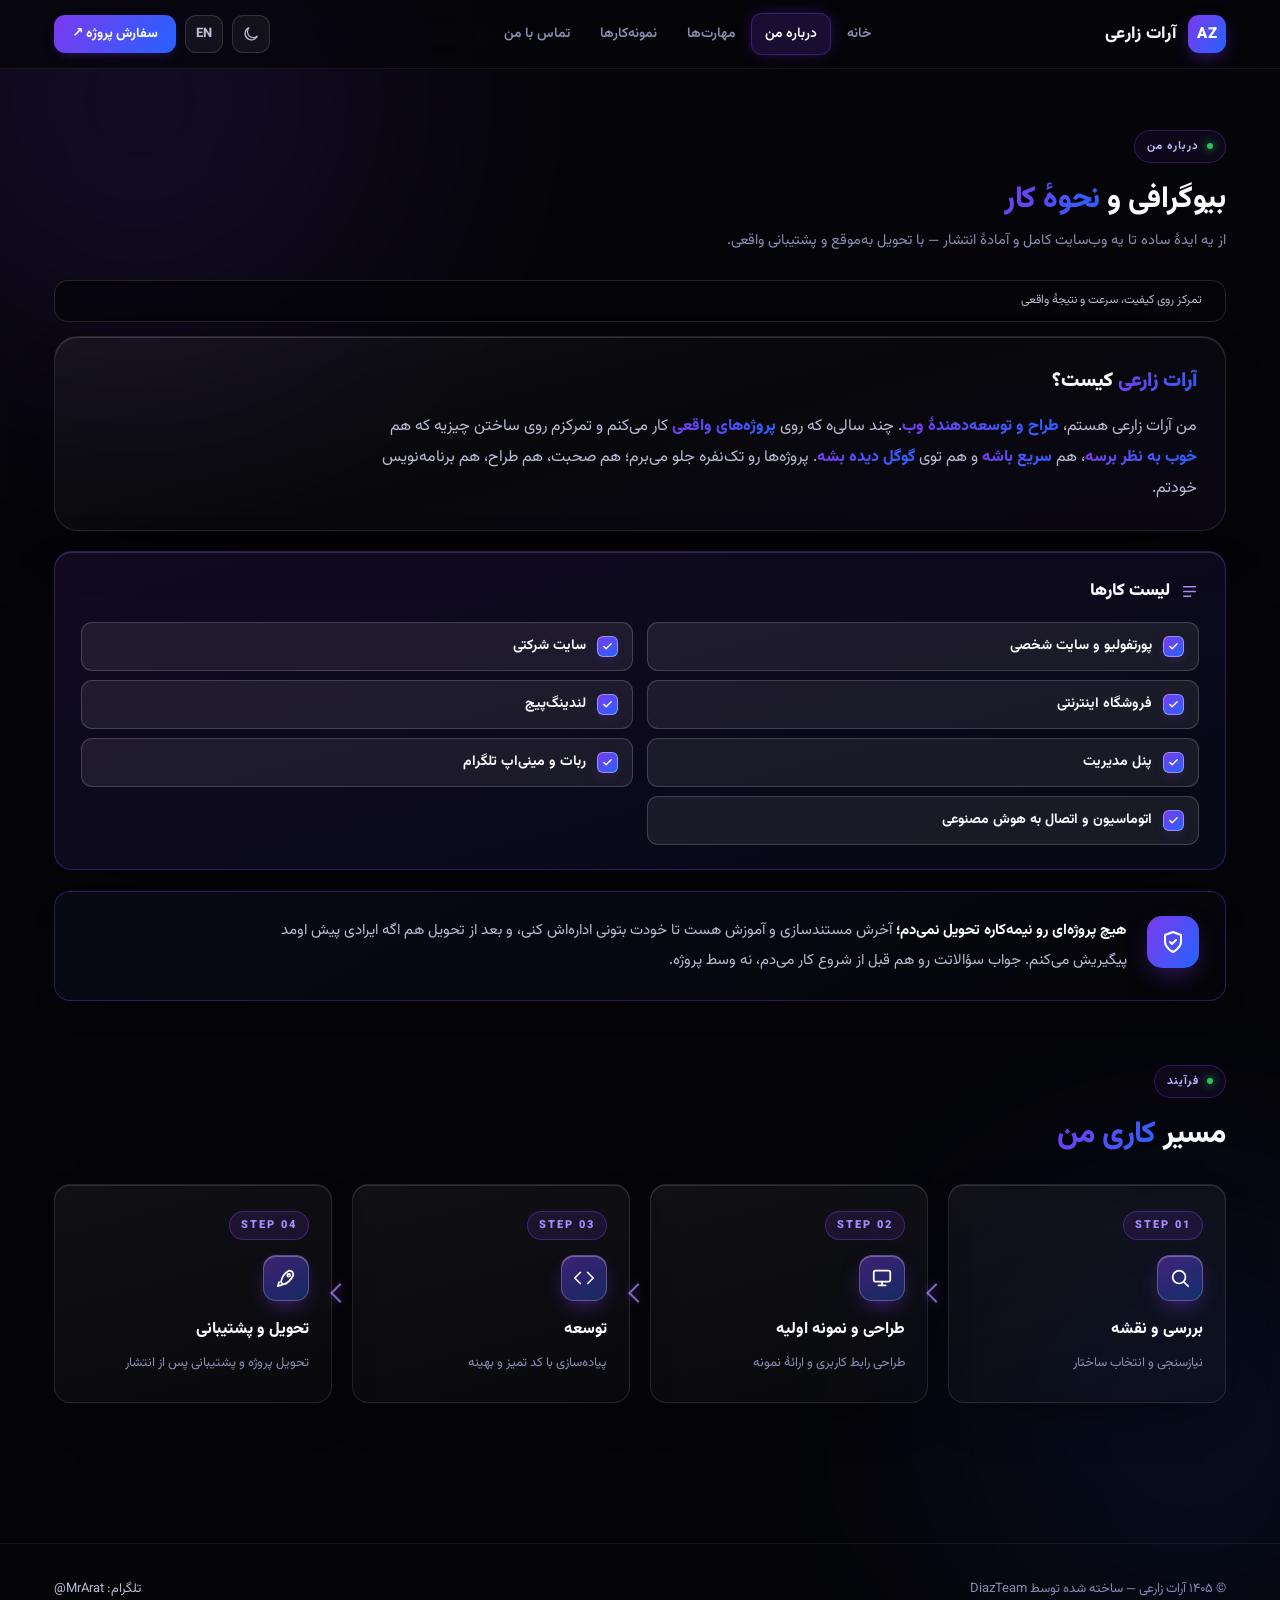
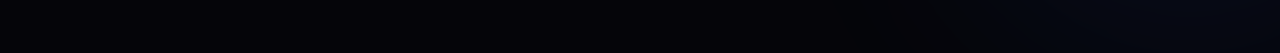
==== about/index.html @ 6cc70f45 "About page: legible لیست کارها card, fits-viewport stack cards, light-mode surfaces" ====
<!DOCTYPE html>
<html lang="fa" dir="rtl">
<head>
<meta charset="UTF-8">
<meta name="viewport" content="width=device-width, initial-scale=1.0">
<title>درباره من | آرات زارعی — توسعه‌دهندهٔ وب و ربات تلگرام</title>

  <link rel="canonical" href="https://aratzareii.ir/about/">
  <meta name="description" content="بایوگرافی، لیست خدمات و مسیر کاری آرات زارعی — طراح و توسعه‌دهندهٔ وب‌سایت و ربات تلگرام.">
  <meta property="og:title" content="درباره من | آرات زارعی — توسعه‌دهندهٔ وب">
  <meta property="og:description" content="بایوگرافی، لیست خدمات و مسیر کاری آرات زارعی — طراح و توسعه‌دهندهٔ وب‌سایت و ربات تلگرام.">
  <meta property="og:type" content="website">
  <meta property="og:url" content="https://aratzareii.ir/about/">
  <meta property="og:locale" content="fa_IR">
<link rel="preconnect" href="https://fonts.googleapis.com">
<link rel="preconnect" href="https://fonts.gstatic.com" crossorigin>
<link href="https://fonts.googleapis.com/css2?family=Vazirmatn:wght@100..900&display=swap" rel="stylesheet">
<style>
:root{
  --bg:#050509; --bg2:#080B18; --purple:#7C3AED; --blue:#2563FF;
  --ink:#F8FAFC; --ink2:#B9BBD4; --ink3:#8B8DB0;
  --grad:linear-gradient(120deg,#7C3AED,#2563FF);
  --radius:18px; --glass:rgba(255,255,255,.045); --glass-brd:rgba(255,255,255,.12);
}
*{margin:0; padding:0; box-sizing:border-box}
html{scroll-behavior:smooth}
body{background:var(--bg); color:var(--ink); font-family:'Vazirmatn',system-ui,sans-serif; overflow-x:hidden; line-height:1.8}
::selection{background:rgba(124,58,237,.45)}

/* ===== header (same as page1) ===== */
.bar{position:fixed; top:0; right:0; left:0; z-index:90;
  background:rgba(5,5,9,.72); backdrop-filter:blur(18px) saturate(150%); -webkit-backdrop-filter:blur(18px) saturate(150%);
  border-bottom:1px solid rgba(255,255,255,.07)}
.bar-in{max-width:1220px; margin:auto; padding:0 24px; height:68px; display:flex; align-items:center; gap:22px}
.logo{display:flex; align-items:center; gap:11px; text-decoration:none}
.logo .sq{width:38px; height:38px; border-radius:11px; background:var(--grad); display:grid; place-items:center;
  font-weight:900; font-size:15px; color:#fff; letter-spacing:.5px; box-shadow:0 6px 20px -6px rgba(124,58,237,.7)}
.logo b{font-size:17px; font-weight:800; color:var(--ink); letter-spacing:.3px}
nav.desk{display:flex; gap:4px; margin-inline-start:auto}
nav.desk a{color:var(--ink3); text-decoration:none; font-size:13.8px; font-weight:600; padding:8px 13px; border-radius:10px; transition:.25s}
nav.desk a:hover{color:var(--ink); background:rgba(255,255,255,.06)}
nav.desk a.on{color:#fff; background:rgba(124,58,237,.18); box-shadow:0 0 0 1px rgba(124,58,237,.4), 0 0 18px -4px rgba(124,58,237,.5)}
.bar-tools{display:flex; align-items:center; gap:9px; margin-inline-start:auto; margin-inline-end:0; direction:ltr}
nav.desk + .bar-tools{margin-inline-start:0}
.hbtn{width:38px; height:38px; border-radius:11px; border:1px solid rgba(255,255,255,.13); background:rgba(255,255,255,.05);
  color:var(--ink2); display:grid; place-items:center; cursor:pointer; font-size:13px; font-weight:800; transition:.25s; text-decoration:none; font-family:inherit}
.hbtn:hover{border-color:rgba(124,58,237,.5); color:#fff}
.btn-cta{height:38px; display:inline-flex; align-items:center; padding:0 18px; border-radius:11px; border:none; cursor:pointer;
  background:var(--grad); color:#fff; font-weight:700; font-size:13.5px; font-family:inherit; text-decoration:none;
  box-shadow:0 8px 24px -8px rgba(124,58,237,.65); transition:.25s}
.btn-cta:hover{filter:brightness(1.12)}

/* ===== glows ===== */
.glow{position:absolute; border-radius:50%; filter:blur(110px); pointer-events:none; opacity:.5}
.g1{width:520px; height:520px; background:rgba(124,58,237,.24); top:-160px; left:-120px}
.g2{width:460px; height:460px; background:rgba(37,99,255,.16); bottom:-180px; right:-140px}

/* ===== about section ===== */
main{position:relative; overflow-x:clip; padding:130px 0 70px}
.wrap{max-width:1220px; margin:auto; padding:0 24px; position:relative}
.kick{display:inline-flex; align-items:center; gap:8px; font-size:12.5px; font-weight:700; letter-spacing:1px;
  color:#C4B5FD; border:1px solid rgba(124,58,237,.45); padding:6px 14px; border-radius:99px; background:rgba(124,58,237,.1)}
.kick::before{content:''; width:6px; height:6px; border-radius:50%; background:#22C55E; box-shadow:0 0 10px #22C55E}
h2.sec{font-size:clamp(27px,3.6vw,40px); font-weight:900; margin:16px 0 10px; line-height:1.4}
h2.sec .grad{background:var(--grad); -webkit-background-clip:text; background-clip:text; color:transparent}
.sec-sub{color:var(--ink3); font-size:15.5px; max-width:640px}

.about-grid{grid-template-columns:1fr !important; display:grid; grid-template-columns:380px 1fr; gap:44px; margin-top:44px; align-items:stretch}
/* photo frame */
.about-visual{position:relative}
.about-visual .frame{position:relative; border-radius:22px; overflow:hidden; border:1px solid rgba(124,58,237,.5);
  box-shadow:0 0 0 1px rgba(124,58,237,.25), 0 0 40px -8px rgba(124,58,237,.45), 0 30px 70px -30px rgba(0,0,0,.8);
  aspect-ratio:0.82; background:#07070F}
.about-visual .frame .ph{width:100%; height:100%; display:flex; flex-direction:column; align-items:center; justify-content:center; gap:14px;
  background:
    repeating-linear-gradient(45deg, rgba(124,58,237,.05) 0 12px, transparent 12px 24px),
    linear-gradient(180deg, #0A0D1E, #07070F);
  color:rgba(196,181,253,.55)}
.about-visual .frame .ph svg{width:44px; height:44px; opacity:.7}
.about-visual .frame .ph span{font-size:12.5px; font-weight:600; letter-spacing:.5px}
.about-visual .frame::after{content:''; position:absolute; inset:0; border-radius:22px; pointer-events:none;
  background:linear-gradient(200deg, rgba(124,58,237,.2), transparent 45%, rgba(37,99,255,.15))}
.about-grid .tagline{position:static; margin:0 0 18px; right:16px; left:16px; z-index:3;
  background:rgba(5,5,9,.72); backdrop-filter:blur(14px); -webkit-backdrop-filter:blur(14px);
  border:1px solid rgba(255,255,255,.14); border-radius:14px; padding:11px 15px;
  font-size:12.5px; color:var(--ink2); display:flex; align-items:center; gap:9px}
.about-visual .tagline .dot{width:8px; height:8px; border-radius:50%; background:#22C55E; box-shadow:0 0 10px #22C55E; flex-shrink:0}
/* bio panel */
.bio{position:relative; border-radius:24px; padding:36px 34px;
  background:linear-gradient(165deg, rgba(255,255,255,.05), rgba(255,255,255,.015) 50%, rgba(124,58,237,.05));
  border:1px solid rgba(255,255,255,.1); backdrop-filter:blur(20px) saturate(150%); -webkit-backdrop-filter:blur(20px) saturate(150%);
  box-shadow:0 24px 60px -28px rgba(0,0,0,.65), inset 0 1px 0 rgba(255,255,255,.14)}
.bio h3{font-size:22px; font-weight:900; margin-bottom:16px}
.bio h3 .grad{background:var(--grad); -webkit-background-clip:text; background-clip:text; color:transparent}
.bio p{font-size:16.5px; color:var(--ink2); line-height:2.1}
.bio p .em{background:var(--grad); -webkit-background-clip:text; background-clip:text; color:transparent; font-weight:800}

/* services checklist */
.svc-card{margin-top:26px; border-radius:24px; padding:32px 34px;
  background:linear-gradient(165deg, rgba(255,255,255,.05), rgba(37,99,255,.04));
  border:1px solid rgba(255,255,255,.1); backdrop-filter:blur(20px) saturate(150%); -webkit-backdrop-filter:blur(20px) saturate(150%);
  box-shadow:0 24px 60px -28px rgba(0,0,0,.65), inset 0 1px 0 rgba(255,255,255,.14)}
.svc-card h3{font-size:18px; font-weight:900; margin-bottom:20px; display:flex; align-items:center; gap:10px}
.svc-card h3 svg{width:20px; height:20px; stroke:#A78BFA; fill:none; stroke-width:2}
.svc-list{display:grid; grid-template-columns:1fr 1fr; gap:12px 26px}
.svc-item{display:flex; align-items:center; gap:11px; padding:13px 16px; border-radius:13px;
  background:rgba(255,255,255,.035); border:1px solid rgba(255,255,255,.07); font-size:14.5px; font-weight:600; color:var(--ink2); transition:.25s}
.svc-item:hover{border-color:rgba(124,58,237,.45); color:var(--ink); background:rgba(124,58,237,.07)}
.chk{width:22px; height:22px; border-radius:7px; background:rgba(124,58,237,.22); border:1px solid rgba(124,58,237,.5);
  display:grid; place-items:center; flex-shrink:0}
.chk svg{width:12px; height:12px; stroke:#C4B5FD; fill:none; stroke-width:3; stroke-linecap:round; stroke-linejoin:round}

/* trust panel */
.trust{margin-top:26px; border-radius:22px; padding:28px 30px; display:flex; gap:20px; align-items:flex-start;
  background:linear-gradient(150deg, rgba(8,11,24,.9), rgba(5,5,9,.95));
  border:1px solid rgba(124,58,237,.35); box-shadow:0 20px 50px -24px rgba(0,0,0,.8), inset 0 1px 0 rgba(255,255,255,.06)}
.trust .shield{width:52px; height:52px; border-radius:15px; background:var(--grad); display:grid; place-items:center; flex-shrink:0;
  box-shadow:0 10px 28px -10px rgba(124,58,237,.7)}
.trust .shield svg{width:24px; height:24px; stroke:#fff; fill:none; stroke-width:2; stroke-linecap:round; stroke-linejoin:round}
.trust p{font-size:15px; color:var(--ink2); line-height:2}
.trust b{color:var(--ink)}

/* workflow */
.flow-head{margin-top:64px}
.flow{display:grid; grid-template-columns:repeat(4,1fr); gap:20px; margin-top:28px}
.step{position:relative; border-radius:20px; padding:26px 22px;
  background:linear-gradient(165deg, rgba(255,255,255,.05), rgba(255,255,255,.02));
  border:1px solid rgba(255,255,255,.1); backdrop-filter:blur(18px); -webkit-backdrop-filter:blur(18px);
  box-shadow:0 18px 44px -22px rgba(0,0,0,.6), inset 0 1px 0 rgba(255,255,255,.12); transition:.3s}
.step:hover{transform:translateY(-5px); border-color:rgba(124,58,237,.45)}
.step .num{display:inline-block; font-size:11px; font-weight:900; letter-spacing:2px; color:#A78BFA;
  background:rgba(124,58,237,.13); border:1px solid rgba(124,58,237,.4); padding:4px 11px; border-radius:99px; margin-bottom:15px}
.step .sic{width:46px; height:46px; border-radius:13px; margin-bottom:15px; display:grid; place-items:center;
  background:linear-gradient(150deg, rgba(124,58,237,.45), rgba(37,99,255,.35)); border:1px solid rgba(255,255,255,.22);
  box-shadow:0 8px 22px -8px rgba(124,58,237,.7), inset 0 1px 0 rgba(255,255,255,.3)}
.step .sic svg{width:22px; height:22px; stroke:#fff; fill:none; stroke-width:1.9; stroke-linecap:round; stroke-linejoin:round}
.step h4{font-size:16px; font-weight:800; margin-bottom:6px}
.step p{font-size:13px; color:var(--ink3); line-height:1.9}
/* connectors (RTL: arrow points left) */
.step:not(:last-child)::after{content:''; position:absolute; top:50%; left:-20px; width:12px; height:12px; z-index:2;
  border-top:2.5px solid rgba(167,139,250,.8); border-left:2.5px solid rgba(167,139,250,.8);
  transform:translateY(-50%) rotate(-45deg); filter:drop-shadow(0 0 5px rgba(124,58,237,.8))}

/* footer */
footer{border-top:1px solid rgba(255,255,255,.07); padding:34px 0 40px; margin-top:70px}
.foot-in{max-width:1220px; margin:auto; padding:0 24px; display:flex; align-items:center; justify-content:space-between; gap:16px; flex-wrap:wrap}
.foot-in span{color:var(--ink3); font-size:13px}
.foot-in a{color:var(--ink2); text-decoration:none; font-size:13px}
.foot-in a:hover{color:#C4B5FD}

/* ===== mobile ===== */
@media(max-width:1000px){
  .about-grid{grid-template-columns:1fr !important; grid-template-columns:1fr; gap:28px}
  .about-visual{max-width:420px; margin:auto}
  .flow{grid-template-columns:1fr 1fr; gap:14px}
  .step:not(:last-child)::after{display:none}
}
@media(max-width:879px){
  .bar-in{height:62px; padding:0 18px}
  .logo .sq{width:32px; height:32px; font-size:13px}
  .logo b{font-size:15px}
  nav.desk{display:none}
  .btn-cta{display:none}
  main{padding-top:104px}
  .svc-list{grid-template-columns:1fr}
  .svc-card,.bio{padding:26px 22px}
  .trust{flex-direction:column; padding:24px 22px}
  h2.sec{font-size:24px}
}
@media(max-width:520px){
  .flow{grid-template-columns:1fr 1fr; gap:12px}
  .step{padding:18px 15px; border-radius:14px}
}
@media(max-width:389px){
  .flow{grid-template-columns:1fr}
}

/* ===== floating bottom nav (mobile) ===== */
.botnav{display:none}
@media(max-width:879px){
  .botnav{position:fixed; z-index:95; bottom:calc(12px + env(safe-area-inset-bottom, 0px)); right:12px; left:12px;
    display:flex; justify-content:space-around; align-items:stretch;
    background:rgba(8,9,16,.78); backdrop-filter:blur(18px) saturate(140%); -webkit-backdrop-filter:blur(18px) saturate(140%);
    border:1px solid;border-image:none; border-radius:20px; overflow:hidden;
    box-shadow:0 14px 36px -14px rgba(0,0,0,.75)}
  .botnav::before{content:''; position:absolute; inset:0; border-radius:20px; padding:1px; pointer-events:none;
    background:linear-gradient(120deg, rgba(124,58,237,.55), rgba(37,99,255,.4), rgba(124,58,237,.3));
    -webkit-mask:linear-gradient(#000 0 0) content-box, linear-gradient(#000 0 0); -webkit-mask-composite:xor; mask-composite:exclude}
  .botnav a{flex:1; display:flex; flex-direction:column; align-items:center; gap:3px; padding:10px 2px 9px;
    text-decoration:none; color:var(--ink3); font-size:10.5px; font-weight:700; position:relative; transition:color .25s}
  .botnav a svg{width:20px; height:20px; stroke:currentColor; fill:none; stroke-width:1.8; stroke-linecap:round; stroke-linejoin:round}
  .botnav a.on{color:#C4B5FD}
  .botnav a.on::before{content:''; position:absolute; top:6px; width:32px; height:3px; border-radius:99px;
    background:linear-gradient(90deg,#7C3AED,#2563FF)}
  body{padding-bottom:86px}
  footer{padding-bottom:8px}
}
@media(max-width:360px){ .botnav a{font-size:9.5px; padding:9px 1px 8px} }
@media(prefers-reduced-motion:reduce){ .botnav a{transition:none} }

/* accessibility: visible keyboard focus */
a:focus-visible, button:focus-visible{outline:2px solid #A78BFA; outline-offset:3px; border-radius:8px}

/* ===== design refinement pass ===== */
:root{--radius:14px; --brd:rgba(255,255,255,.09); --card:rgba(255,255,255,.028)}
body{-webkit-font-smoothing:antialiased; text-rendering:optimizeLegibility}
h2.sec{font-size:clamp(23px,2.6vw,30px); font-weight:800; letter-spacing:-.2px; margin-bottom:8px}
.sec-sub{font-size:14.5px; max-width:520px; line-height:1.9}
.kick{font-size:11.5px; padding:5px 12px; border-color:rgba(124,58,237,.3); background:rgba(124,58,237,.07)}
/* calmer generic card feel — applied where possible */
.bar{background:rgba(5,5,9,.8); border-bottom:1px solid rgba(255,255,255,.06)}
.btn-cta{box-shadow:0 4px 14px -6px rgba(124,58,237,.5)}
/* strip heavy glass on strip cards (p1) */
.fcard{border-radius:16px; background:linear-gradient(170deg, rgba(255,255,255,.05), rgba(255,255,255,.015));
  border:1px solid var(--brd); box-shadow:0 10px 30px -18px rgba(0,0,0,.55)}
.fcard::before{display:none}
.fcard:hover{transform:translateY(-3px); box-shadow:0 16px 40px -20px rgba(0,0,0,.65), 0 0 0 1px rgba(124,58,237,.25)}
.fcard:hover::after{opacity:.5}
.fcard .ic{border-radius:11px; box-shadow:none}
/* divider between sections: thinner & quieter (p3) */
.divider{margin:56px 0 48px; box-shadow:none; opacity:.6}
.divider::after{box-shadow:none}
/* card hover subtlety (p3/p4) */
.kcard,.scard,.pcard{border-radius:16px}
.kcard:hover,.scard:hover,.pcard:hover{box-shadow:0 18px 44px -24px rgba(0,0,0,.7), 0 0 0 1px rgba(124,58,237,.28)}
/* trust panel & terminal: solid, not glassy */
.trust{border-radius:16px; box-shadow:0 14px 36px -22px rgba(0,0,0,.7)}
.term{border-radius:14px; box-shadow:0 14px 40px -24px rgba(0,0,0,.8)}
.contact-card{border-radius:18px; box-shadow:0 18px 50px -30px rgba(0,0,0,.75), 0 0 40px -24px rgba(124,58,237,.25)}
.chan{border-radius:13px}
/* typography rhythm */
p{line-height:1.95}
.bio p{font-size:15.5px; line-height:2.05}
.svc-item{border-radius:10px; padding:11px 14px; font-size:14px}
.step,.sig{border-radius:16px}
@media(max-width:879px){
  h2.sec{font-size:21px}
  .btn-cta{display:none}
  .wrap{padding:0 18px}
  section.pg{padding:96px 0 56px}
}
@media(prefers-reduced-motion:reduce){
  *{animation-duration:.01s !important; transition-duration:.01s !important}
}

@media (max-width:879px){
/* ===== botnav — دقیقاً سبک مینی‌اپ Diaz (لیکوئید گلس فشرده) ===== */
.botnav{left:0;right:0;bottom:calc(8px + env(safe-area-inset-bottom));width:calc(100% - 26px);max-width:344px;margin:0 auto;
  display:flex;gap:3px;padding:5px;padding-bottom:max(5px,env(safe-area-inset-bottom));border-radius:999px;
  border:1px solid rgba(255,255,255,.34);border-top-color:rgba(255,255,255,.78);
  background:linear-gradient(180deg,rgba(255,255,255,.27),rgba(255,255,255,.08) 46%,rgba(255,255,255,.17));
  backdrop-filter:blur(46px) saturate(250%);-webkit-backdrop-filter:blur(46px) saturate(250%);
  box-shadow:inset 0 1.6px 0 rgba(255,255,255,.9),inset 0 -2px 0 rgba(255,255,255,.22),inset 0 -18px 32px rgba(0,0,0,.36),0 22px 46px rgba(0,0,0,.6),0 2px 7px rgba(0,0,0,.45)}
.botnav a{flex:1;display:flex;flex-direction:column;align-items:center;justify-content:center;gap:3px;
  padding:6px 4px 5px;border-radius:17px;font-size:9.5px;font-weight:500;color:rgba(255,255,255,.82);
  text-shadow:0 1px 4px rgba(0,0,0,.55);text-decoration:none;border:1px solid transparent;transition:.25s}
.botnav a svg{width:21px;height:21px;display:block;stroke:currentColor;fill:none;stroke-width:1.8;stroke-linecap:round;stroke-linejoin:round}
.botnav a:active{transform:scale(.93)}
.botnav a.on{color:#fff;border-color:rgba(255,255,255,.55);
  background:linear-gradient(160deg,rgba(255,255,255,.44),rgba(255,255,255,.16));
  box-shadow:inset 0 1.5px 0 rgba(255,255,255,.9),inset 0 -9px 16px rgba(0,0,0,.22),0 8px 20px rgba(0,0,0,.38),0 0 22px rgba(167,139,250,.42)}
.botnav a.on svg{transform:translateY(-1px) scale(1.14);filter:drop-shadow(0 0 8px rgba(167,139,250,.75))}
}


/* ===== light theme (real toggle) ===== */
body.light{--bg:#F4F5FB; --bg2:#ECEEF8; --ink:#141628; --ink2:#3A3E5C; --ink3:#5C6080;
  --glass:rgba(255,255,255,.72); --card:rgba(255,255,255,.85)}
body.light{background:linear-gradient(180deg,var(--bg),var(--bg2)); color:var(--ink)}
/* ===== light-mode surface fixes ===== */
body.light .frame{background:linear-gradient(160deg,#FFFFFF,#EEF1FB)!important; border-color:rgba(124,58,237,.35)!important}
body.light .frame .ph, body.light .frame span{color:#5A5F82!important}
body.light .viz{background:#EEF1FB!important; border-color:rgba(20,22,40,.12)!important}
body.light .trust{background:rgba(124,58,237,.06)!important; border-color:rgba(124,58,237,.25)!important}
body.light header, body.light .bar{background:rgba(244,245,251,.85)!important; border-bottom-color:rgba(20,22,40,.1)!important}
body.light header *{color:var(--ink)}
body.light .btn-cta{background:var(--grad); color:#fff}
body.light .hbtn{color:var(--ink); border-color:rgba(20,22,40,.18)}
body.light section, body.light main, body.light .pg{background:transparent}
body.light h1, body.light h2, body.light h3, body.light .sec, body.light .kick{color:var(--ink)}
body.light .sec-sub, body.light p, body.light span, body.light li, body.light a{color:var(--ink2)}
body.light nav.desk a{color:var(--ink2)}
body.light nav.desk a.on{color:var(--ink)}
body.light .fcard, body.light .kcard, body.light .bio, body.light .panel, body.light .commit, body.light .step,
body.light .pcard, body.light .chan, body.light .term{background:rgba(255,255,255,.9)!important;
  border-color:rgba(20,22,40,.12)!important; box-shadow:0 14px 34px -22px rgba(30,30,70,.35)!important}
body.light .fcard *, body.light .kcard *, body.light .pcard *, body.light .chan *{color:var(--ink2)}
body.light .fcard h3, body.light .kcard h3, body.light .pcard h3, body.light .chan h3{color:var(--ink)}
body.light footer{background:rgba(244,245,251,.9); border-top-color:rgba(20,22,40,.1)}
body.light footer *{color:var(--ink2)}
body.light .botnav{background:rgba(255,255,255,.75); border-color:rgba(20,22,40,.15);
  box-shadow:0 18px 40px -18px rgba(30,30,70,.35)}
body.light .botnav a{color:var(--ink2)}
body.light .botnav a.on{color:var(--ink); background:rgba(124,58,237,.12)}
body.light .viz img, body.light .scene img{filter:none}
body.light .glow{opacity:.35}

/* ===== EN / LTR mode ===== */
html[dir="ltr"] body{text-align:left}
html[dir="ltr"] nav.desk, html[dir="ltr"] .bar-in, html[dir="ltr"] #hdr .wrap{direction:ltr}
html[dir="ltr"] .botnav{direction:ltr}
html[dir="ltr"] footer, html[dir="ltr"] .fwrap{direction:ltr}
html[dir="ltr"] section, html[dir="ltr"] main, html[dir="ltr"] footer{text-align:left}
html[dir="ltr"] .botnav a{font-family:inherit}
html[dir="ltr"] .sec, html[dir="ltr"] .kick, html[dir="ltr"] p, html[dir="ltr"] h1, html[dir="ltr"] h2, html[dir="ltr"] h3{text-align:left}
html[dir="ltr"] .hero p{text-align:left}
html[dir="ltr"] .sec-sub{text-align:left}
html[dir="ltr"] body{font-family:Vazirmatn,system-ui,sans-serif}


/* ===== header layout lock (all pages): logo right, tools left, nav between — mirrors page 1 ===== */
.bar-in{display:flex !important; align-items:center !important; justify-content:space-between !important; gap:22px !important}
.bar-in > .logo{order:0 !important; margin:0 !important}
.bar-in > nav.desk{order:1 !important; margin:0 !important; margin-inline-start:0 !important; margin-inline-end:0 !important}
.bar-in > .bar-tools{order:2 !important; display:flex !important; align-items:center !important; gap:9px !important;
  margin:0 !important; margin-inline-start:0 !important; margin-inline-end:0 !important; direction:inherit !important}
@media(max-width:879px){ .bar-tools{display:none !important} }

/* ===== stack zone: contains the sticky run; later content stays below ===== */
.stackzone{position:relative}
.stackzone > .stcard:last-child{margin-bottom:0}
/* ===== scroll stack: sticky cards (known-good recipe) ===== */
.stack{display:flex; flex-direction:column; gap:20px}
.stcard{position:sticky; top:96px; will-change:transform,opacity; transform-origin:top center}
.stcard.covered{opacity:0; transform:scale(.945); pointer-events:none}
@media(max-width:879px){ .stcard{top:76px} }

/* ===== لیست کارها clarity + light surfaces + tighter about card ===== */
.stcard .kick{margin-bottom:6px}
.stcard h2.sec{margin:10px 0 6px}
.about-grid{margin-top:26px !important}
.bio{padding:26px 28px !important}
.bio h3{font-size:20px; margin-bottom:12px}
.bio p{font-size:16px; line-height:1.95; max-width:820px}
.about-grid .tagline{margin:0 0 14px; padding:9px 14px; font-size:12px; border-color:rgba(255,255,255,.12)}
.svc-card{margin-top:20px !important; border-radius:18px !important; padding:24px 26px !important;
  background:linear-gradient(165deg, rgba(124,58,237,.11), rgba(37,99,255,.05)) !important;
  border-color:rgba(124,58,237,.34) !important}
.svc-card h3{margin-bottom:15px; font-size:17px; color:var(--ink) !important}
.svc-card h3 svg{stroke:#A78BFA; width:19px; height:19px}
.svc-list{gap:9px 14px}
.svc-item{padding:11px 14px; border-radius:11px; font-size:14px; font-weight:700;
  background:rgba(255,255,255,.07) !important; border-color:rgba(255,255,255,.17) !important; color:var(--ink) !important}
.svc-item:hover{background:rgba(124,58,237,.16) !important; border-color:rgba(124,58,237,.6) !important}
.chk{width:21px; height:21px; border-radius:6px; background:linear-gradient(140deg,#7C3AED,#2563FF) !important;
  border-color:rgba(255,255,255,.38) !important; box-shadow:0 5px 14px -7px rgba(124,58,237,.9)}
.chk svg{width:11px; height:11px; stroke:#FFFFFF !important}
.trust{margin-top:20px !important; padding:24px 26px !important}
.trust p{max-width:900px}
body.light .svc-card{background:#FFFFFF !important; border-color:rgba(20,22,40,.15) !important;
  box-shadow:0 16px 40px -26px rgba(30,30,70,.34) !important}
body.light .svc-item{background:#F6F7FD !important; border-color:rgba(20,22,40,.14) !important; color:#141628 !important}
body.light .svc-item:hover{background:rgba(124,58,237,.09) !important; border-color:rgba(124,58,237,.45) !important}
body.light .chk{border-color:rgba(124,58,237,.32) !important}
body.light .about-grid .tagline{background:rgba(255,255,255,.92); border-color:rgba(20,22,40,.12); color:#3A3E5C}
@media(max-width:879px){
  .bio{padding:24px 20px !important}
  .svc-card{padding:20px 18px !important}
  .bio p{max-width:none} .trust p{max-width:none}
}
</style>

</head>
<body>
<header class="bar">
  <div class="bar-in">
    <a class="logo" href="/"><span class="sq">AZ</span><b>آرات زارعی</b></a>
    <nav class="desk">
      <a href="/">خانه</a>
      <a href="/about/" class="on">درباره من</a>
      <a href="/skills/">مهارت‌ها</a>
      <a href="/projects/">نمونه‌کارها</a>
      <a href="/contact/">تماس با من</a>
    </nav>
      </div>
</header>

<main>
  <div class="glow g1"></div><div class="glow g2"></div>
  <div class="wrap">

    <div class="stackzone">

      <div class="stcard">
        <span class="kick">درباره من</span>
      <h2 class="sec">بیوگرافی و <span class="grad">نحوهٔ کار</span></h2>
      <p class="sec-sub">از یه ایدهٔ ساده تا یه وب‌سایت کامل و آمادهٔ انتشار — با تحویل به‌موقع و پشتیبانی واقعی.</p>
        <div class="about-grid">
          <div class="about-txt">
            <div class="tagline"><span class="dot"></span> تمرکز روی کیفیت، سرعت و نتیجهٔ واقعی</div>
            <div class="bio">
            <h3><span class="grad">آرات زارعی</span> کیست؟</h3>
            <p>من آرات زارعی هستم، <span class="em">طراح و توسعه‌دهندهٔ وب</span>. چند سالی‌ه که روی <span class="em">پروژه‌های واقعی</span> کار می‌کنم و تمرکزم روی ساختن چیزیه که هم <span class="em">خوب به نظر برسه</span>، هم <span class="em">سریع باشه</span> و هم توی <span class="em">گوگل دیده بشه</span>. پروژه‌ها رو تک‌نفره جلو می‌برم؛ هم صحبت، هم طراح، هم برنامه‌نویس خودتم.</p>
          </div>
          </div>
        </div>
      </div>

      <div class="stcard">
        <div class="svc-card">
            <h3><svg viewBox="0 0 24 24"><path d="M4 6h16M4 12h16M4 18h10"/></svg> لیست کارها</h3>
            <div class="svc-list">
              <div class="svc-item"><span class="chk"><svg viewBox="0 0 24 24"><path d="M20 6L9 17l-5-5"/></svg></span> پورتفولیو و سایت شخصی</div>
              <div class="svc-item"><span class="chk"><svg viewBox="0 0 24 24"><path d="M20 6L9 17l-5-5"/></svg></span> سایت شرکتی</div>
              <div class="svc-item"><span class="chk"><svg viewBox="0 0 24 24"><path d="M20 6L9 17l-5-5"/></svg></span> فروشگاه اینترنتی</div>
              <div class="svc-item"><span class="chk"><svg viewBox="0 0 24 24"><path d="M20 6L9 17l-5-5"/></svg></span> لندینگ‌پیج</div>
              <div class="svc-item"><span class="chk"><svg viewBox="0 0 24 24"><path d="M20 6L9 17l-5-5"/></svg></span> پنل مدیریت</div>
              <div class="svc-item"><span class="chk"><svg viewBox="0 0 24 24"><path d="M20 6L9 17l-5-5"/></svg></span> ربات و مینی‌اپ تلگرام</div>
              <div class="svc-item"><span class="chk"><svg viewBox="0 0 24 24"><path d="M20 6L9 17l-5-5"/></svg></span> اتوماسیون و اتصال به هوش مصنوعی</div>
            </div>
          </div>
      </div>

      <div class="stcard">
        <div class="trust">
            <span class="shield"><svg viewBox="0 0 24 24"><path d="M12 22s8-4 8-10V5l-8-3-8 3v7c0 6 8 10 8 10z"/><path d="M9 12l2 2 4-4"/></svg></span>
            <p><b>هیچ پروژه‌ای رو نیمه‌کاره تحویل نمی‌دم؛</b> آخرش مستندسازی و آموزش هست تا خودت بتونی اداره‌اش کنی، و بعد از تحویل هم اگه ایرادی پیش اومد پیگیریش می‌کنم. جواب سؤالاتت رو هم قبل از شروع کار می‌دم، نه وسط پروژه.</p>
          </div>
      </div>

      <div class="stcard">
        <div class="flow-head" id="flow">
        <span class="kick">فرآیند</span>
        <h2 class="sec">مسیر <span class="grad">کاری من</span></h2>
      </div>
      <div class="flow">
        <div class="step">
          <span class="num">STEP 01</span>
          <span class="sic"><svg viewBox="0 0 24 24"><circle cx="11" cy="11" r="7"/><path d="M21 21l-4.35-4.35"/></svg></span>
          <h4>بررسی و نقشه</h4>
          <p>نیازسنجی و انتخاب ساختار</p>
        </div>
        <div class="step">
          <span class="num">STEP 02</span>
          <span class="sic"><svg viewBox="0 0 24 24"><rect x="3" y="4" width="18" height="12" rx="2"/><path d="M8 20h8M12 16v4"/></svg></span>
          <h4>طراحی و نمونه اولیه</h4>
          <p>طراحی رابط کاربری و ارائهٔ نمونه</p>
        </div>
        <div class="step">
          <span class="num">STEP 03</span>
          <span class="sic"><svg viewBox="0 0 24 24"><path d="M8 6l-6 6 6 6M16 6l6 6-6 6"/></svg></span>
          <h4>توسعه</h4>
          <p>پیاده‌سازی با کد تمیز و بهینه</p>
        </div>
        <div class="step">
          <span class="num">STEP 04</span>
          <span class="sic"><svg viewBox="0 0 24 24"><path d="M4.5 16.5L3 21l4.5-1.5M15 4c3 0 5 2 5 5-3.5 6.5-8 9.5-11 10l-2.5-2.5C7 13.5 8.5 7.5 15 4z"/><circle cx="15" cy="9" r="1.6"/></svg></span>
          <h4>تحویل و پشتیبانی</h4>
          <p>تحویل پروژه و پشتیبانی پس از انتشار</p>
        </div>
      </div>
      </div>

    </div>

  </div>
</main>

<nav class="botnav" aria-label="ناوبری موبایل"><a href="/"><svg viewBox="0 0 24 24"><path d="M3 10.5L12 3l9 7.5"/><path d="M5 9.5V21h14V9.5"/></svg><span>خانه</span></a><a class="on" href="/about/"><svg viewBox="0 0 24 24"><circle cx="12" cy="8" r="4"/><path d="M4 21c0-4 3.6-6.5 8-6.5s8 2.5 8 6.5"/></svg><span>درباره من</span></a><a href="/skills/"><svg viewBox="0 0 24 24"><path d="M14.7 6.3a4.5 4.5 0 0 0-6 6L3 18v3h3l5.7-5.7a4.5 4.5 0 0 0 6-6L14 13l-3-3 3.7-3.7z"/></svg><span>مهارت‌ها</span></a><a href="/projects/"><svg viewBox="0 0 24 24"><rect x="3" y="3" width="8" height="8" rx="2"/><rect x="13" y="3" width="8" height="8" rx="2"/><rect x="3" y="13" width="8" height="8" rx="2"/><rect x="13" y="13" width="8" height="8" rx="2"/></svg><span>نمونه‌کارها</span></a><a href="/contact/"><svg viewBox="0 0 24 24"><path d="M22 3L9.2 11.7a2 2 0 0 0-.8 1.6V17l3.2-2.4M22 3l-3 16-5.4-3.4M22 3L2 9.8l6.4 2.9"/></svg><span>تماس</span></a></nav>
<footer>
  <div class="foot-in">
    <span>© ۱۴۰۵ آرات زارعی — ساخته شده توسط DiazTeam</span>
    <a href="https://t.me/MrArat" target="_blank" rel="noopener">تلگرام: MrArat@</a>
  </div>
</footer>

<script>
const burger=document.getElementById('burger'), mobileNav=document.getElementById('mobileNav');
</script>

<script>
/* ===== shared: theme + lang ===== */
(function(){
  var THEME_KEY='arat_theme';
  function apply(t){
    document.body.classList.toggle('light', t==='light');
    document.documentElement.setAttribute('data-theme', t);
    try{localStorage.setItem(THEME_KEY,t)}catch(e){}
  }
  window.aratApplyTheme=apply;
  try{var saved=localStorage.getItem(THEME_KEY); if(saved) apply(saved);}catch(e){}
  document.addEventListener('click',function(ev){
    var b=ev.target.closest('#themeBtn'); if(!b) return;
    var next=document.body.classList.contains('light')?'dark':'light';
    apply(next);
    b.setAttribute('aria-pressed', next==='light');
  });
})();
</script>

<script>
/* ===== shared: lang toggle (FA/EN, full LTR in EN) ===== */
(function(){
  var DICT={"خانه": "Home", "درباره من": "About", "مهارت‌ها": "Skills", "نمونه‌کارها": "Projects", "تماس با من": "Contact", "تماس": "Contact", "سفارش پروژه ↗": "Order a Project ↗", "سفارش پروژه": "Order a project", "آمادهٔ همکاری": "Available for work", "سلام، من": "Hi, I’m", "آرات زارعی": "Arat Zarei", "هستم": "", "طراح و توسعه‌دهندهٔ انواع وب‌سایت، پورتفولیو، ربات و مینی‌اپ تلگرام": "Designer & developer of websites, portfolios, Telegram bots and mini-apps", "کار اصلیم ساخت وب‌سایته — از یه پورتفولیوی ساده تا فروشگاه و پنل مدیریت؛ ربات تلگرامی و مینی‌اپ هم می‌سازم. همین سایتی که الان داری می‌بینی نمونهٔ کار خودمه؛ از طراحی و کدنویسی تا دامنهٔ اختصاصی و سئوش رو خودم انجام دادم. پروژه‌ات رو با کد تمیز، سرعت بالا و تحویل به‌موقع تحویل می‌دم.": "My main work is building websites — from a simple portfolio to a full shop and admin panel; I also build Telegram bots and mini-apps. The site you’re looking at is my own portfolio; design, code, custom domain and SEO are all done by me. Your project will be delivered with clean code, high speed and on time.", "چی می‌تونم برات انجام بدم؟": "and what I can do for you", "پیام در تلگرام": "Message on Telegram", "طراحی اختصاصی": "Custom design", "ظاهر منحصربه‌فرد مخصوص برند تو": "A unique look for your brand", "ربات و مینی‌اپ تلگرام": "Telegram bots & mini-apps", "فروشگاهی، پشتیبانی و مینی‌اپ": "Shop, support & mini-app", "سئو و سرعت بالا": "SEO & speed", "دیده‌شدن در گوگل، بارگذاری سریع": "Google visibility, fast loading", "تحویل و پشتیبانی": "Delivery & support", "به‌موقع، با ضمانت پیگیری": "On time, with follow-up", "بیوگرافی و نحوهٔ کار": "Bio & how I work", "از یه ایدهٔ ساده تا یه وب‌سایت کامل و آمادهٔ انتشار — با تحویل به‌موقع و پشتیبانی واقعی.": "From a simple idea to a complete, launch-ready website — delivered on time with real support.",  "تمرکز روی کیفیت، سرعت و نتیجهٔ واقعی": "Focus on quality, speed and real results", "کیست؟": "— who is he?", "من آرات زارعی هستم،": "I’m Arat Zarei, a", "طراح و توسعه‌دهندهٔ وب": "web designer & developer", ". چند سالی‌ه که روی": ". For years I’ve been working on", "پروژه‌های واقعی": "real projects", "کار می‌کنم و تمرکزم روی ساختن چیزیه که هم": "— focused on building things that look", "خوب به نظر برسه": "great", "، هم": ", feel", "سریع باشه": "fast", "و هم توی": "and rank on", "گوگل دیده بشه": "Google", ". پروژه‌ها رو تک‌نفره جلو می‌برم؛ هم صحبت، هم طراح، هم برنامه‌نویس خودتم.": ". I run every project solo — I’m your point of contact, designer and developer all in one.", "لیست کارها": "What I build", "پورتفولیو و سایت شخصی": "Portfolio & personal site", "سایت شرکتی": "Business website", "فروشگاه اینترنتی": "Online store", "لندینگ‌پیج": "Landing page", "پنل مدیریت": "Admin panel", "هیچ پروژه‌ای رو نیمه‌کاره تحویل نمی‌دم؛ آخرش مستندسازی و آموزش هست تا خودت بتونی اداره‌اش کنی، و بعد از تحویل هم اگه ایرادی پیش اومد پیگیریش می‌کنم. جواب سؤالاتت رو هم قبل از شروع کار می‌دم، نه وسط پروژه.": "I never hand over a half-finished project; it ends with documentation and training so you can run it yourself — and after delivery I follow up if any issue comes up. Your questions get answered before we start, not midway.", "مسیر کاری من": "How I work", "بررسی و نقشه": "Research & plan", "نیازسنجی و انتخاب ساختار": "Understanding needs & structure", "طراحی و نمونه اولیه": "Design & prototype", "طراحی رابط کاربری و ارائهٔ نمونه": "UI design & first prototype", "توسعه": "Development", "پیاده‌سازی با کد تمیز و بهینه": "Clean, optimized code", "تحویل پروژه و پشتیبانی پس از انتشار": "Handover & post-launch support", "مهارت‌ها و خدمات": "Skills & Services", "روی چیا تمرکز دارم و چی می‌تونم برات انجام بدم؟": "What I focus on — and what I can do for you", "سه حوزهٔ اصلی که پروژه‌هام حول اون‌ها شکل می‌گیره — هر کدوم رو جدا یا ترکیبی سفارش بده؛ محدودیتی در نوع پروژه نیست.": "Three core areas my projects are built around — order any of them separately or combined; there’s no limit on project type.", "توسعهٔ وب از صفر تا صد": "Web development, end to end", "فرانت‌اند و بک‌اند با ابزارهای مدرن؛ کد تمیز و خوانا، نمایش درست در موبایل و دسکتاپ و سرعت بارگذاری بالا. پورتفولیو، شرکتی، فروشگاهی، لندینگ و پنل مدیریت — ریسپانسیو و سئو.": "Front-end and back-end with modern tools; clean, readable code, correct display on mobile and desktop, and fast loading. Portfolios, business sites, stores, landing pages and admin panels — responsive and SEO-ready.", "بات فروش و پشتیبانی، مینی‌اپ با پرداخت آنلاین، سبد خرید و پنل ادمین — از ربات ساده تا فروشگاه کامل تلگرامی.": "Sales and support bots, mini-apps with online payment, cart and admin panel — from a simple bot to a full Telegram store.", "اتصال به هوش مصنوعی و اتوماسیون": "AI integration & automation", "متصل‌سازی مدل‌ها به سایت و بات؛ ابزارهای متن، تصویر و ویدیو و خودکارسازی کارهای روزمره.": "Connecting AI models to your site and bot; text, image and video tools and everyday task automation.", "چطور کار می‌کنیم؟": "How it works", "هر کدوم از این‌ها رو می‌تونی جدا یا ترکیبی سفارش بدی. اول نیازت رو بررسی می‌کنیم، بعد پیشنهاد دقیق و قیمت شفاف می‌دم — قبل از شروع کار، نه وسطش.": "Order any of these separately or combined. First we look at what you need, then you get a precise proposal and clear pricing — before we start, not midway.", "پروژه‌های منتخب": "Selected projects", "نمونه‌های واقعی و آنلاین. برای دیدن هر پروژه، مستقیم واردش شو.": "Real, live examples. To see each project, jump straight in.", "آنلاین": "Online", "وب‌سایت شخصی و پورتفولیوی آرات زارعی": "Arat Zarei’s personal website & portfolio", "طراحی مدرن، انیمیشن روان، ریسپانسیو، دامنهٔ اختصاصی، SSL و سئوی کامل": "Modern design, smooth animation, responsive, custom domain, SSL and full SEO", "بازدید از سایت": "Visit site", "فروشگاه تلگرامی Diaz Shop": "Diaz Shop — Telegram store", "مینی‌اپ، سبد خرید، پرداخت آنلاین و پنل مدیریت": "Mini-app, cart, online payment and admin panel", "مشاهدهٔ پروژه": "View project",  "ربات هوش مصنوعی Gorilla AI": "Gorilla AI — Telegram AI bot", "ساخت عکس و ویدیو و انجام انواع پروژه‌ها": "Image & video generation and all kinds of tasks", "پروژهٔ تو چیه؟": "What’s your project?", "ایده‌ات رو بگو تا مثل همین‌ها برات بسازم.": "Tell me your idea and I’ll build one like these.", "با افتخار، بخشی از نمونه‌کارهای من": "Proudly part of my portfolio", "پروژه‌ای تو ذهنت داری؟ بگو تا شروع کنیم": "Got a project in mind? Let’s start", "سریع‌ترین راه: پیام مستقیم در تلگرام. معمولاً همون روز جواب می‌دم.": "Fastest way: a direct message on Telegram. I usually reply the same day.", "سریع‌ترین راه پاسخ": "Fastest way to reach me", "ارسال پیام": "Send message", "جیمیل": "Gmail", "برای هماهنگی و فایل": "For coordination & files", "اینستاگرام": "Instagram", "نمونه‌کارهای کوتاه": "Short portfolio clips", "آمادهٔ دریافت پروژه": "Open for projects", "ساخته شده توسط": "Built by",  "بیوگرافی و": "Bio &", "نحوهٔ کار": "how I work", "روی چیا تمرکز دارم و": "What I focus on —", "پروژه‌های": "Selected", "منتخب": "projects", "پروژه‌ای تو ذهنت داری؟": "Got a project in mind?", "بگو تا شروع کنیم": "Let’s start", "آماده‌دریافت پروژه": "Open for projects", "DiazTeam": "DiazTeam", "اتوماسیون و اتصال به هوش مصنوعی": "AI integration & automation", "هیچ پروژه‌ای رو نیمه‌کاره تحویل نمی‌دم؛": "I never hand over a half-finished project;", "آخرش مستندسازی و آموزش هست تا خودت بتونی اداره‌اش کنی، و بعد از تحویل هم اگه ایرادی پیش اومد پیگیریش می‌کنم. جواب سؤالاتت رو هم قبل از شروع کار می‌دم، نه وسط پروژه.": "it ends with documentation and training so you can run it yourself — and after delivery I follow up if any issue comes up. Your questions are answered before we start, not midway.", "فرآیند": "Process", "مسیر": "My", "کاری من": "career path", "© ۱۴۰۵ آرات زارعی — ساخته شده توسط DiazTeam": "© 2026 Arat Zarei — built by DiazTeam", "۱۴۰۵": "2026", "تلگرام: MrArat@": "Telegram: @MrArat", "تلگرام": "Telegram", "2026 Aratzareii — ساخته شده توسط": "2026 Aratzareii — built by"};
  var KEY='arat_lang';
  var orig=[];
  function snapshot(){
    if(orig.length) return;
    var w=document.createTreeWalker(document.body, NodeFilter.SHOW_TEXT, {acceptNode:function(n){
      if(!n.nodeValue.trim()) return NodeFilter.FILTER_REJECT;
      var p=n.parentElement; if(!p||/SCRIPT|STYLE|SVG/.test(p.tagName)) return NodeFilter.FILTER_REJECT;
      return NodeFilter.FILTER_ACCEPT;}});
    var n; while(n=w.nextNode()){ if(n.nodeValue.trim().length>1) orig.push([n,n.nodeValue]); }
  }
  function setHtmlMode(en){
    document.documentElement.setAttribute('lang', en?'en':'fa');
    document.documentElement.setAttribute('dir', en?'ltr':'rtl');
    document.body.classList.toggle('en', en);
  }
  function applyCaptions(en){
    orig.forEach(function(pair){
      var t=pair[1], k=t.trim();
      if(en){ if(DICT[k]!==undefined){ pair[2]=DICT[k]; pair[0].nodeValue=pair[1].replace(k, DICT[k]); } }
      else if(pair[2]){ pair[0].nodeValue=pair[1]; }
    });
  }
  function render(en){
    snapshot(); applyCaptions(en); setHtmlMode(en);
    var b=document.getElementById('langBtn'); if(b) b.textContent = en ? 'فا' : 'EN';
    try{localStorage.setItem(KEY, en?'en':'fa')}catch(e){}
  }
  function cur(){ try{return localStorage.getItem(KEY)||'fa'}catch(e){return 'fa'} }
  document.addEventListener('click',function(ev){
    var b=ev.target.closest('#langBtn'); if(!b) return;
    render(cur()!=='en');
  });
  window.addEventListener('DOMContentLoaded',function(){ render(cur()==='en'); });
  if(document.readyState!=='loading') render(cur()==='en');
})();
</script>

<script>
/* ===== shared header normalizer: parity across all 5 pages ===== */
(function(){
  var h=document.querySelector('header'); if(!h) return;
  var inner=h.querySelector('.bar-in')||h.querySelector('.wrap.bar')||h.querySelector('.wrap');
  if(!inner) return;
  if(!inner.classList.contains('bar-in')) inner.classList.add('bar-in');
  /* tools group (theme/lang/CTA) must exist on EVERY page for identical layout */
  var tools=h.querySelector('.bar-tools')||h.querySelector('.bar-right');
  if(!tools){
    tools=document.createElement('div'); tools.className='bar-tools'; inner.appendChild(tools);
  }
  if(!tools.querySelector('.btn-cta')){
    var cta=document.createElement('a');
    cta.className='btn-cta'; cta.href='https://t.me/MrArat'; cta.target='_blank'; cta.rel='noopener';
    cta.textContent='سفارش پروژه ↗'; tools.appendChild(cta);
  }
  if(!h.querySelector('#themeBtn')){
    var t=document.createElement('button');
    t.className='hbtn'; t.id='themeBtn'; t.type='button'; t.setAttribute('aria-label','حالت تیره/روشن');
    t.innerHTML='<svg class="moon" viewBox="0 0 24 24" fill="none" stroke="currentColor" stroke-width="1.7" stroke-linecap="round"><path d="M20.5 14.5A8.5 8.5 0 1 1 9.5 3.5a7 7 0 0 0 11 11Z"/></svg><svg class="sun" viewBox="0 0 24 24" fill="none" stroke="currentColor" stroke-width="1.7" stroke-linecap="round"><circle cx="12" cy="12" r="4"/><path d="M12 2v2M12 20v2M4.9 4.9l1.4 1.4M17.7 17.7l1.4 1.4M2 12h2M20 12h2M4.9 19.1l1.4-1.4M17.7 6.3l1.4-1.4"/></svg>';
    tools.insertBefore(t, tools.firstChild);
  }
  if(!h.querySelector('#langBtn')){
    var l=document.createElement('button');
    l.className='hbtn'; l.id='langBtn'; l.type='button'; l.title='English / فارسی'; l.setAttribute('aria-label','تغییر زبان');
    l.textContent='EN';
    tools.insertBefore(l, tools.querySelector('.btn-cta')||null);
  }
  /* icon visibility keyed to the REAL theme class (body.light) — inline styles so nothing can out-rank them */
  var st=document.createElement('style');
  st.textContent='.hbtn svg{width:18px;height:18px}';
  document.head.appendChild(st);
  function syncIcon(){
    var b=document.getElementById('themeBtn'); if(!b) return;
    var m=b.querySelector('svg.moon'), s=b.querySelector('svg.sun');
    var light=document.body.classList.contains('light');
    if(m) m.style.display = light ? 'none' : 'block';
    if(s) s.style.display = light ? 'block' : 'none';
  }
  window.aratSyncThemeIcon=syncIcon;
  syncIcon();
  new MutationObserver(syncIcon).observe(document.body,{attributes:true,attributeFilter:['class']});
})();
</script>

<script>
/* ===== scroll stack: cover effect (v4 — fits-viewport cards only, threshold = sticky top) ===== */
(function(){
  var cards=[].slice.call(document.querySelectorAll('.stcard'));
  if(!cards.length) return;
  var reduced=false;
  try{ reduced=window.matchMedia('(prefers-reduced-motion: reduce)').matches; }catch(e){}
  function clamp(v,a,b){ return v<a?a:(v>b?b:v); }
  function stickyTop(){ return window.innerWidth<=879 ? 76 : 96; }
  function applyFit(){
    var vh=window.innerHeight;
    cards.forEach(function(c){
      var fits=(vh - c.offsetHeight) >= 90;
      c.style.position=(fits && !reduced) ? 'sticky' : 'static';
      c.classList.remove('covered');
      c.style.transform=''; c.style.opacity='';
    });
  }
  function onScroll(){
    var vh=window.innerHeight, lim=stickyTop()+1;
    for(var i=0;i<cards.length;i++){
      var c=cards[i], nx=cards[i+1];
      if(!nx) continue;
      if(c.style.position!=='sticky' || nx.style.position!=='sticky'){
        c.classList.remove('covered'); c.style.transform=''; c.style.opacity=''; continue;
      }
      var nr=nx.getBoundingClientRect(), cr=c.getBoundingClientRect();
      /* the next card pins at the sticky top and paints over this one */
      if(nr.top<=lim){ c.classList.add('covered'); c.style.transform=''; c.style.opacity=''; continue; }
      c.classList.remove('covered');
      var k=clamp((cr.bottom-nr.top)/Math.max(cr.height*.7,1),0,1);
      c.style.transform='scale('+(1-0.055*k)+')';
      c.style.opacity=String(1-k);
    }
  }
  function refresh(){ applyFit(); onScroll(); }
  window.addEventListener('scroll', onScroll, {passive:true});
  window.addEventListener('resize', refresh);
  if(document.fonts && document.fonts.ready) document.fonts.ready.then(refresh);
  refresh();
})();
</script>
</body>
</html>
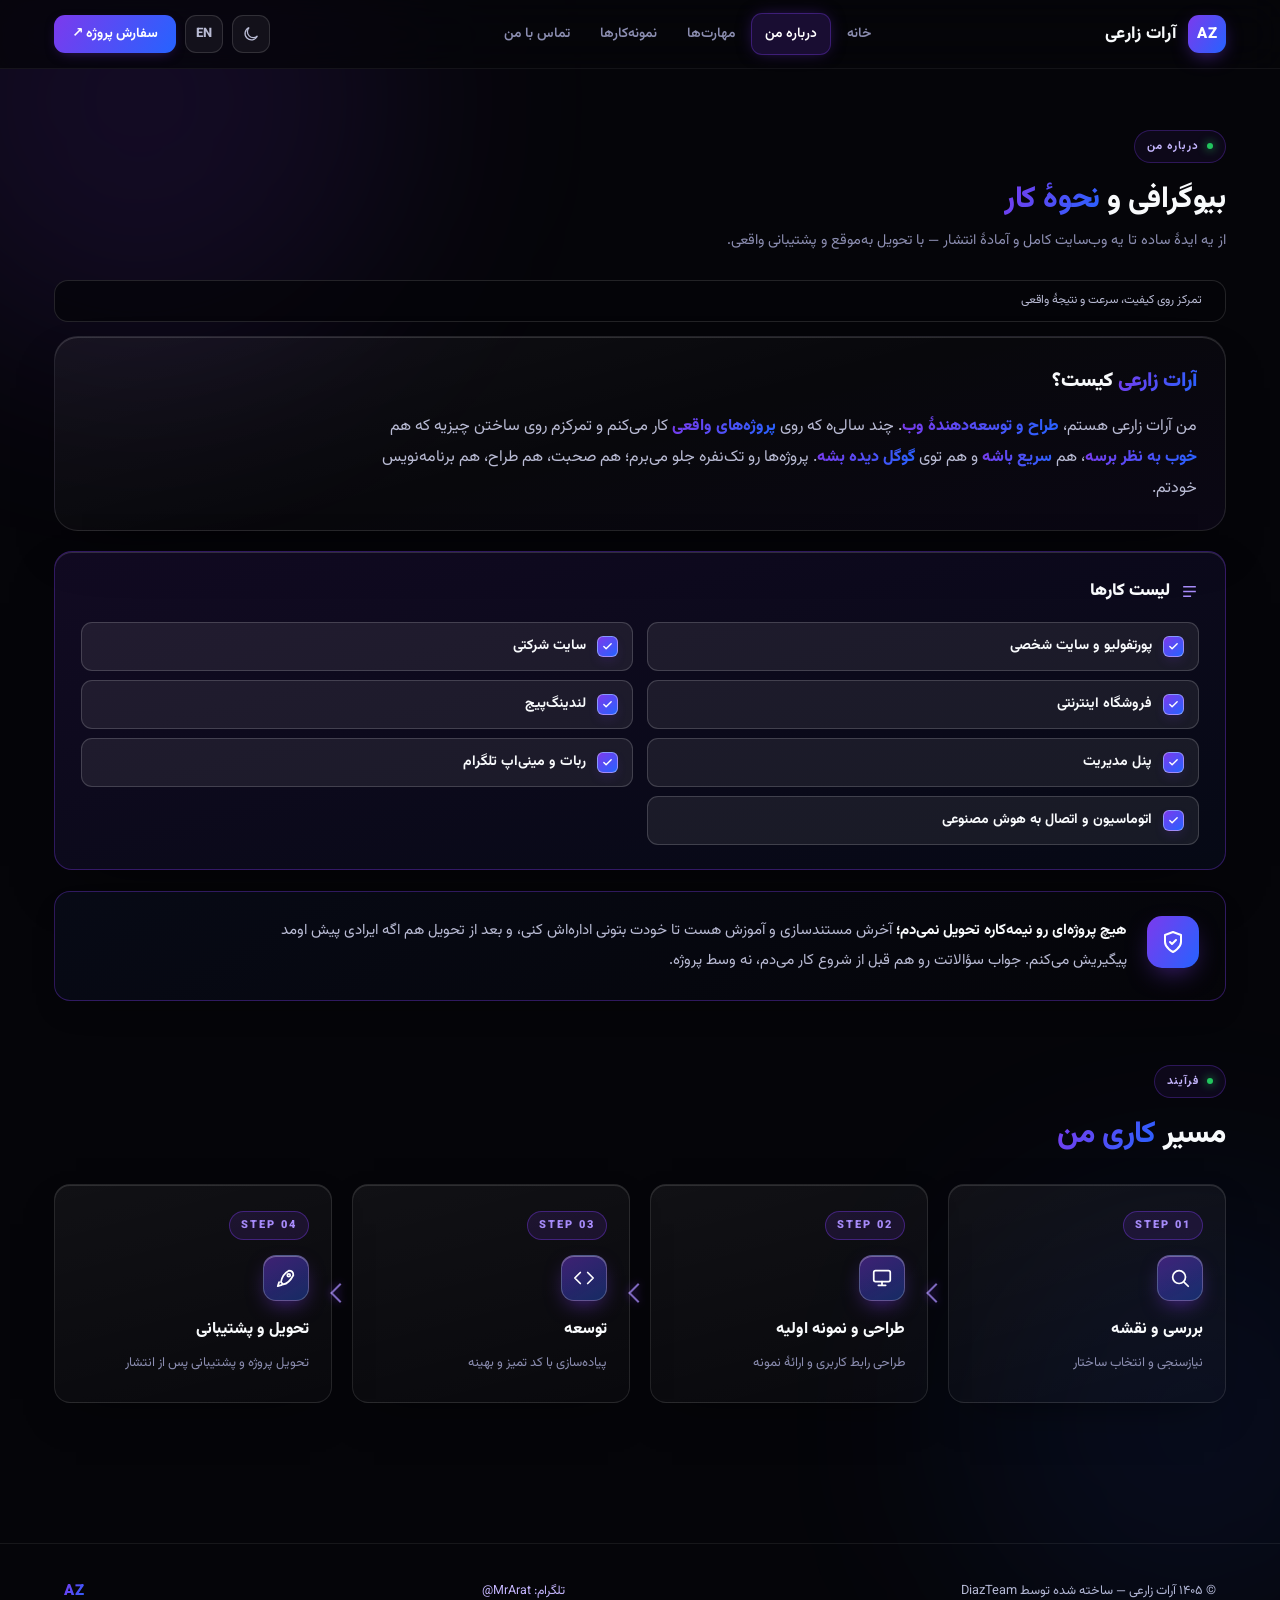
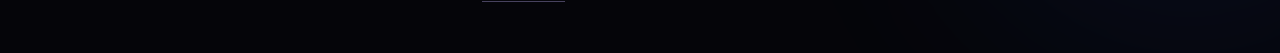
==== commit 4b4b9b67: "footer: identical on all 5 pages (© ۱۴۰۵ آرات زارعی — DiazTeam + Telegram link)" ====
--- a/about/index.html
+++ b/about/index.html
@@ -169,9 +169,12 @@
 }
 @media(max-width:520px){
   .flow{grid-template-columns:1fr 1fr; gap:12px}
-  .step{padding:18px 15px; border-radius:14px}
-}
-@media(max-width:389px){
+  .step{padding:16px 13px; border-radius:14px}
+  .step h4{font-size:14.5px}
+  .step p{font-size:12px}
+  .sic{width:40px; height:40px}
+}
+@media(max-width:340px){
   .flow{grid-template-columns:1fr}
 }
 
@@ -358,7 +361,27 @@
   .svc-card{padding:20px 18px !important}
   .bio p{max-width:none} .trust p{max-width:none}
 }
+
+.stackzone > .stcard.stack-last{position:static !important; top:auto !important}
+
+/* ===== unified footer (all pages) ===== */
+.fwrap{max-width:1200px; margin:0 auto; padding:0 24px; display:flex; align-items:center;
+  justify-content:space-between; gap:14px; flex-wrap:wrap}
+.fwrap .copy{font-size:12.8px; color:var(--ink2,#B9BBD4)}
+.fwrap .foot-link{font-size:12.5px}
+.fwrap .foot-link a{color:#C4B5FD; text-decoration:none; border-bottom:1px solid rgba(196,181,253,.35)}
+.fwrap .foot-link a:hover{color:#fff; border-bottom-color:rgba(255,255,255,.5)}
+.fwrap .azmin{font-weight:900; font-size:15px; letter-spacing:1px; background:var(--grad);
+  -webkit-background-clip:text; background-clip:text; color:transparent}
+body.light .fwrap .foot-link a{color:#7C3AED; border-bottom-color:rgba(124,58,237,.4)}
+@media(max-width:560px){
+  .fwrap{justify-content:center; text-align:center; row-gap:8px}
+  .fwrap .copy{order:1; width:100%}
+  .fwrap .foot-link{order:2}
+  .fwrap .azmin{order:3}
+}
 </style>
+
 
 </head>
 <body>
@@ -418,7 +441,7 @@
           </div>
       </div>
 
-      <div class="stcard">
+      <div class="stcard stack-last">
         <div class="flow-head" id="flow">
         <span class="kick">فرآیند</span>
         <h2 class="sec">مسیر <span class="grad">کاری من</span></h2>
@@ -458,9 +481,10 @@
 
 <nav class="botnav" aria-label="ناوبری موبایل"><a href="/"><svg viewBox="0 0 24 24"><path d="M3 10.5L12 3l9 7.5"/><path d="M5 9.5V21h14V9.5"/></svg><span>خانه</span></a><a class="on" href="/about/"><svg viewBox="0 0 24 24"><circle cx="12" cy="8" r="4"/><path d="M4 21c0-4 3.6-6.5 8-6.5s8 2.5 8 6.5"/></svg><span>درباره من</span></a><a href="/skills/"><svg viewBox="0 0 24 24"><path d="M14.7 6.3a4.5 4.5 0 0 0-6 6L3 18v3h3l5.7-5.7a4.5 4.5 0 0 0 6-6L14 13l-3-3 3.7-3.7z"/></svg><span>مهارت‌ها</span></a><a href="/projects/"><svg viewBox="0 0 24 24"><rect x="3" y="3" width="8" height="8" rx="2"/><rect x="13" y="3" width="8" height="8" rx="2"/><rect x="3" y="13" width="8" height="8" rx="2"/><rect x="13" y="13" width="8" height="8" rx="2"/></svg><span>نمونه‌کارها</span></a><a href="/contact/"><svg viewBox="0 0 24 24"><path d="M22 3L9.2 11.7a2 2 0 0 0-.8 1.6V17l3.2-2.4M22 3l-3 16-5.4-3.4M22 3L2 9.8l6.4 2.9"/></svg><span>تماس</span></a></nav>
 <footer>
-  <div class="foot-in">
-    <span>© ۱۴۰۵ آرات زارعی — ساخته شده توسط DiazTeam</span>
-    <a href="https://t.me/MrArat" target="_blank" rel="noopener">تلگرام: MrArat@</a>
+  <div class="fwrap">
+    <span class="copy">© ۱۴۰۵ آرات زارعی — ساخته شده توسط DiazTeam</span>
+    <span class="foot-link"><a href="https://t.me/MrArat" target="_blank" rel="noopener">تلگرام: MrArat@</a></span>
+    <span class="azmin">AZ</span>
   </div>
 </footer>
 
@@ -491,7 +515,7 @@
 <script>
 /* ===== shared: lang toggle (FA/EN, full LTR in EN) ===== */
 (function(){
-  var DICT={"خانه": "Home", "درباره من": "About", "مهارت‌ها": "Skills", "نمونه‌کارها": "Projects", "تماس با من": "Contact", "تماس": "Contact", "سفارش پروژه ↗": "Order a Project ↗", "سفارش پروژه": "Order a project", "آمادهٔ همکاری": "Available for work", "سلام، من": "Hi, I’m", "آرات زارعی": "Arat Zarei", "هستم": "", "طراح و توسعه‌دهندهٔ انواع وب‌سایت، پورتفولیو، ربات و مینی‌اپ تلگرام": "Designer & developer of websites, portfolios, Telegram bots and mini-apps", "کار اصلیم ساخت وب‌سایته — از یه پورتفولیوی ساده تا فروشگاه و پنل مدیریت؛ ربات تلگرامی و مینی‌اپ هم می‌سازم. همین سایتی که الان داری می‌بینی نمونهٔ کار خودمه؛ از طراحی و کدنویسی تا دامنهٔ اختصاصی و سئوش رو خودم انجام دادم. پروژه‌ات رو با کد تمیز، سرعت بالا و تحویل به‌موقع تحویل می‌دم.": "My main work is building websites — from a simple portfolio to a full shop and admin panel; I also build Telegram bots and mini-apps. The site you’re looking at is my own portfolio; design, code, custom domain and SEO are all done by me. Your project will be delivered with clean code, high speed and on time.", "چی می‌تونم برات انجام بدم؟": "and what I can do for you", "پیام در تلگرام": "Message on Telegram", "طراحی اختصاصی": "Custom design", "ظاهر منحصربه‌فرد مخصوص برند تو": "A unique look for your brand", "ربات و مینی‌اپ تلگرام": "Telegram bots & mini-apps", "فروشگاهی، پشتیبانی و مینی‌اپ": "Shop, support & mini-app", "سئو و سرعت بالا": "SEO & speed", "دیده‌شدن در گوگل، بارگذاری سریع": "Google visibility, fast loading", "تحویل و پشتیبانی": "Delivery & support", "به‌موقع، با ضمانت پیگیری": "On time, with follow-up", "بیوگرافی و نحوهٔ کار": "Bio & how I work", "از یه ایدهٔ ساده تا یه وب‌سایت کامل و آمادهٔ انتشار — با تحویل به‌موقع و پشتیبانی واقعی.": "From a simple idea to a complete, launch-ready website — delivered on time with real support.",  "تمرکز روی کیفیت، سرعت و نتیجهٔ واقعی": "Focus on quality, speed and real results", "کیست؟": "— who is he?", "من آرات زارعی هستم،": "I’m Arat Zarei, a", "طراح و توسعه‌دهندهٔ وب": "web designer & developer", ". چند سالی‌ه که روی": ". For years I’ve been working on", "پروژه‌های واقعی": "real projects", "کار می‌کنم و تمرکزم روی ساختن چیزیه که هم": "— focused on building things that look", "خوب به نظر برسه": "great", "، هم": ", feel", "سریع باشه": "fast", "و هم توی": "and rank on", "گوگل دیده بشه": "Google", ". پروژه‌ها رو تک‌نفره جلو می‌برم؛ هم صحبت، هم طراح، هم برنامه‌نویس خودتم.": ". I run every project solo — I’m your point of contact, designer and developer all in one.", "لیست کارها": "What I build", "پورتفولیو و سایت شخصی": "Portfolio & personal site", "سایت شرکتی": "Business website", "فروشگاه اینترنتی": "Online store", "لندینگ‌پیج": "Landing page", "پنل مدیریت": "Admin panel", "هیچ پروژه‌ای رو نیمه‌کاره تحویل نمی‌دم؛ آخرش مستندسازی و آموزش هست تا خودت بتونی اداره‌اش کنی، و بعد از تحویل هم اگه ایرادی پیش اومد پیگیریش می‌کنم. جواب سؤالاتت رو هم قبل از شروع کار می‌دم، نه وسط پروژه.": "I never hand over a half-finished project; it ends with documentation and training so you can run it yourself — and after delivery I follow up if any issue comes up. Your questions get answered before we start, not midway.", "مسیر کاری من": "How I work", "بررسی و نقشه": "Research & plan", "نیازسنجی و انتخاب ساختار": "Understanding needs & structure", "طراحی و نمونه اولیه": "Design & prototype", "طراحی رابط کاربری و ارائهٔ نمونه": "UI design & first prototype", "توسعه": "Development", "پیاده‌سازی با کد تمیز و بهینه": "Clean, optimized code", "تحویل پروژه و پشتیبانی پس از انتشار": "Handover & post-launch support", "مهارت‌ها و خدمات": "Skills & Services", "روی چیا تمرکز دارم و چی می‌تونم برات انجام بدم؟": "What I focus on — and what I can do for you", "سه حوزهٔ اصلی که پروژه‌هام حول اون‌ها شکل می‌گیره — هر کدوم رو جدا یا ترکیبی سفارش بده؛ محدودیتی در نوع پروژه نیست.": "Three core areas my projects are built around — order any of them separately or combined; there’s no limit on project type.", "توسعهٔ وب از صفر تا صد": "Web development, end to end", "فرانت‌اند و بک‌اند با ابزارهای مدرن؛ کد تمیز و خوانا، نمایش درست در موبایل و دسکتاپ و سرعت بارگذاری بالا. پورتفولیو، شرکتی، فروشگاهی، لندینگ و پنل مدیریت — ریسپانسیو و سئو.": "Front-end and back-end with modern tools; clean, readable code, correct display on mobile and desktop, and fast loading. Portfolios, business sites, stores, landing pages and admin panels — responsive and SEO-ready.", "بات فروش و پشتیبانی، مینی‌اپ با پرداخت آنلاین، سبد خرید و پنل ادمین — از ربات ساده تا فروشگاه کامل تلگرامی.": "Sales and support bots, mini-apps with online payment, cart and admin panel — from a simple bot to a full Telegram store.", "اتصال به هوش مصنوعی و اتوماسیون": "AI integration & automation", "متصل‌سازی مدل‌ها به سایت و بات؛ ابزارهای متن، تصویر و ویدیو و خودکارسازی کارهای روزمره.": "Connecting AI models to your site and bot; text, image and video tools and everyday task automation.", "چطور کار می‌کنیم؟": "How it works", "هر کدوم از این‌ها رو می‌تونی جدا یا ترکیبی سفارش بدی. اول نیازت رو بررسی می‌کنیم، بعد پیشنهاد دقیق و قیمت شفاف می‌دم — قبل از شروع کار، نه وسطش.": "Order any of these separately or combined. First we look at what you need, then you get a precise proposal and clear pricing — before we start, not midway.", "پروژه‌های منتخب": "Selected projects", "نمونه‌های واقعی و آنلاین. برای دیدن هر پروژه، مستقیم واردش شو.": "Real, live examples. To see each project, jump straight in.", "آنلاین": "Online", "وب‌سایت شخصی و پورتفولیوی آرات زارعی": "Arat Zarei’s personal website & portfolio", "طراحی مدرن، انیمیشن روان، ریسپانسیو، دامنهٔ اختصاصی، SSL و سئوی کامل": "Modern design, smooth animation, responsive, custom domain, SSL and full SEO", "بازدید از سایت": "Visit site", "فروشگاه تلگرامی Diaz Shop": "Diaz Shop — Telegram store", "مینی‌اپ، سبد خرید، پرداخت آنلاین و پنل مدیریت": "Mini-app, cart, online payment and admin panel", "مشاهدهٔ پروژه": "View project",  "ربات هوش مصنوعی Gorilla AI": "Gorilla AI — Telegram AI bot", "ساخت عکس و ویدیو و انجام انواع پروژه‌ها": "Image & video generation and all kinds of tasks", "پروژهٔ تو چیه؟": "What’s your project?", "ایده‌ات رو بگو تا مثل همین‌ها برات بسازم.": "Tell me your idea and I’ll build one like these.", "با افتخار، بخشی از نمونه‌کارهای من": "Proudly part of my portfolio", "پروژه‌ای تو ذهنت داری؟ بگو تا شروع کنیم": "Got a project in mind? Let’s start", "سریع‌ترین راه: پیام مستقیم در تلگرام. معمولاً همون روز جواب می‌دم.": "Fastest way: a direct message on Telegram. I usually reply the same day.", "سریع‌ترین راه پاسخ": "Fastest way to reach me", "ارسال پیام": "Send message", "جیمیل": "Gmail", "برای هماهنگی و فایل": "For coordination & files", "اینستاگرام": "Instagram", "نمونه‌کارهای کوتاه": "Short portfolio clips", "آمادهٔ دریافت پروژه": "Open for projects", "ساخته شده توسط": "Built by",  "بیوگرافی و": "Bio &", "نحوهٔ کار": "how I work", "روی چیا تمرکز دارم و": "What I focus on —", "پروژه‌های": "Selected", "منتخب": "projects", "پروژه‌ای تو ذهنت داری؟": "Got a project in mind?", "بگو تا شروع کنیم": "Let’s start", "آماده‌دریافت پروژه": "Open for projects", "DiazTeam": "DiazTeam", "اتوماسیون و اتصال به هوش مصنوعی": "AI integration & automation", "هیچ پروژه‌ای رو نیمه‌کاره تحویل نمی‌دم؛": "I never hand over a half-finished project;", "آخرش مستندسازی و آموزش هست تا خودت بتونی اداره‌اش کنی، و بعد از تحویل هم اگه ایرادی پیش اومد پیگیریش می‌کنم. جواب سؤالاتت رو هم قبل از شروع کار می‌دم، نه وسط پروژه.": "it ends with documentation and training so you can run it yourself — and after delivery I follow up if any issue comes up. Your questions are answered before we start, not midway.", "فرآیند": "Process", "مسیر": "My", "کاری من": "career path", "© ۱۴۰۵ آرات زارعی — ساخته شده توسط DiazTeam": "© 2026 Arat Zarei — built by DiazTeam", "۱۴۰۵": "2026", "تلگرام: MrArat@": "Telegram: @MrArat", "تلگرام": "Telegram", "2026 Aratzareii — ساخته شده توسط": "2026 Aratzareii — built by"};
+  var DICT={"خانه": "Home", "درباره من": "About", "مهارت‌ها": "Skills", "نمونه‌کارها": "Projects", "تماس با من": "Contact", "تماس": "Contact", "سفارش پروژه ↗": "Order a Project ↗", "سفارش پروژه": "Order a project", "آمادهٔ همکاری": "Available for work", "سلام، من": "Hi, I’m", "آرات زارعی": "Arat Zarei", "هستم": "", "طراح و توسعه‌دهندهٔ انواع وب‌سایت، پورتفولیو، ربات و مینی‌اپ تلگرام": "Designer & developer of websites, portfolios, Telegram bots and mini-apps", "کار اصلیم ساخت وب‌سایته — از یه پورتفولیوی ساده تا فروشگاه و پنل مدیریت؛ ربات تلگرامی و مینی‌اپ هم می‌سازم. همین سایتی که الان داری می‌بینی نمونهٔ کار خودمه؛ از طراحی و کدنویسی تا دامنهٔ اختصاصی و سئوش رو خودم انجام دادم. پروژه‌ات رو با کد تمیز، سرعت بالا و تحویل به‌موقع تحویل می‌دم.": "My main work is building websites — from a simple portfolio to a full shop and admin panel; I also build Telegram bots and mini-apps. The site you’re looking at is my own portfolio; design, code, custom domain and SEO are all done by me. Your project will be delivered with clean code, high speed and on time.", "چی می‌تونم برات انجام بدم؟": "and what I can do for you", "پیام در تلگرام": "Message on Telegram", "طراحی اختصاصی": "Custom design", "ظاهر منحصربه‌فرد مخصوص برند تو": "A unique look for your brand", "ربات و مینی‌اپ تلگرام": "Telegram bots & mini-apps", "فروشگاهی، پشتیبانی و مینی‌اپ": "Shop, support & mini-app", "سئو و سرعت بالا": "SEO & speed", "دیده‌شدن در گوگل، بارگذاری سریع": "Google visibility, fast loading", "تحویل و پشتیبانی": "Delivery & support", "به‌موقع، با ضمانت پیگیری": "On time, with follow-up", "بیوگرافی و نحوهٔ کار": "Bio & how I work", "از یه ایدهٔ ساده تا یه وب‌سایت کامل و آمادهٔ انتشار — با تحویل به‌موقع و پشتیبانی واقعی.": "From a simple idea to a complete, launch-ready website — delivered on time with real support.",  "تمرکز روی کیفیت، سرعت و نتیجهٔ واقعی": "Focus on quality, speed and real results", "کیست؟": "— who is he?", "من آرات زارعی هستم،": "I’m Arat Zarei, a", "طراح و توسعه‌دهندهٔ وب": "web designer & developer", ". چند سالی‌ه که روی": ". For years I’ve been working on", "پروژه‌های واقعی": "real projects", "کار می‌کنم و تمرکزم روی ساختن چیزیه که هم": "— focused on building things that look", "خوب به نظر برسه": "great", "، هم": ", feel", "سریع باشه": "fast", "و هم توی": "and rank on", "گوگل دیده بشه": "Google", ". پروژه‌ها رو تک‌نفره جلو می‌برم؛ هم صحبت، هم طراح، هم برنامه‌نویس خودتم.": ". I run every project solo — I’m your point of contact, designer and developer all in one.", "لیست کارها": "What I build", "پورتفولیو و سایت شخصی": "Portfolio & personal site", "سایت شرکتی": "Business website", "فروشگاه اینترنتی": "Online store", "لندینگ‌پیج": "Landing page", "پنل مدیریت": "Admin panel", "هیچ پروژه‌ای رو نیمه‌کاره تحویل نمی‌دم؛ آخرش مستندسازی و آموزش هست تا خودت بتونی اداره‌اش کنی، و بعد از تحویل هم اگه ایرادی پیش اومد پیگیریش می‌کنم. جواب سؤالاتت رو هم قبل از شروع کار می‌دم، نه وسط پروژه.": "I never hand over a half-finished project; it ends with documentation and training so you can run it yourself — and after delivery I follow up if any issue comes up. Your questions get answered before we start, not midway.", "مسیر کاری من": "How I work", "بررسی و نقشه": "Research & plan", "نیازسنجی و انتخاب ساختار": "Understanding needs & structure", "طراحی و نمونه اولیه": "Design & prototype", "طراحی رابط کاربری و ارائهٔ نمونه": "UI design & first prototype", "توسعه": "Development", "پیاده‌سازی با کد تمیز و بهینه": "Clean, optimized code", "تحویل پروژه و پشتیبانی پس از انتشار": "Handover & post-launch support", "مهارت‌ها و خدمات": "Skills & Services", "روی چیا تمرکز دارم و چی می‌تونم برات انجام بدم؟": "What I focus on — and what I can do for you", "سه حوزهٔ اصلی که پروژه‌هام حول اون‌ها شکل می‌گیره — هر کدوم رو جدا یا ترکیبی سفارش بده؛ محدودیتی در نوع پروژه نیست.": "Three core areas my projects are built around — order any of them separately or combined; there’s no limit on project type.", "توسعهٔ وب از صفر تا صد": "Web development, end to end", "فرانت‌اند و بک‌اند با ابزارهای مدرن؛ کد تمیز و خوانا، نمایش درست در موبایل و دسکتاپ و سرعت بارگذاری بالا. پورتفولیو، شرکتی، فروشگاهی، لندینگ و پنل مدیریت — ریسپانسیو و سئو.": "Front-end and back-end with modern tools; clean, readable code, correct display on mobile and desktop, and fast loading. Portfolios, business sites, stores, landing pages and admin panels — responsive and SEO-ready.", "بات فروش و پشتیبانی، مینی‌اپ با پرداخت آنلاین، سبد خرید و پنل ادمین — از ربات ساده تا فروشگاه کامل تلگرامی.": "Sales and support bots, mini-apps with online payment, cart and admin panel — from a simple bot to a full Telegram store.", "اتصال به هوش مصنوعی و اتوماسیون": "AI integration & automation", "متصل‌سازی مدل‌ها به سایت و بات؛ ابزارهای متن، تصویر و ویدیو و خودکارسازی کارهای روزمره.": "Connecting AI models to your site and bot; text, image and video tools and everyday task automation.", "چطور کار می‌کنیم؟": "How it works", "هر کدوم از این‌ها رو می‌تونی جدا یا ترکیبی سفارش بدی. اول نیازت رو بررسی می‌کنیم، بعد پیشنهاد دقیق و قیمت شفاف می‌دم — قبل از شروع کار، نه وسطش.": "Order any of these separately or combined. First we look at what you need, then you get a precise proposal and clear pricing — before we start, not midway.", "پروژه‌های منتخب": "Selected projects", "نمونه‌های واقعی و آنلاین. برای دیدن هر پروژه، مستقیم واردش شو.": "Real, live examples. To see each project, jump straight in.", "آنلاین": "Online", "وب‌سایت شخصی و پورتفولیوی آرات زارعی": "Arat Zarei’s personal website & portfolio", "طراحی مدرن، انیمیشن روان، ریسپانسیو، دامنهٔ اختصاصی، SSL و سئوی کامل": "Modern design, smooth animation, responsive, custom domain, SSL and full SEO", "بازدید از سایت": "Visit site", "فروشگاه تلگرامی Diaz Shop": "Diaz Shop — Telegram store", "مینی‌اپ، سبد خرید، پرداخت آنلاین و پنل مدیریت": "Mini-app, cart, online payment and admin panel", "مشاهدهٔ پروژه": "View project",  "ربات هوش مصنوعی Gorilla AI": "Gorilla AI — Telegram AI bot", "ساخت عکس و ویدیو و انجام انواع پروژه‌ها": "Image & video generation and all kinds of tasks", "پروژهٔ تو چیه؟": "What’s your project?", "ایده‌ات رو بگو تا مثل همین‌ها برات بسازم.": "Tell me your idea and I’ll build one like these.", "با افتخار، بخشی از نمونه‌کارهای من": "Proudly part of my portfolio", "پروژه‌ای تو ذهنت داری؟ بگو تا شروع کنیم": "Got a project in mind? Let’s start", "سریع‌ترین راه: پیام مستقیم در تلگرام. معمولاً همون روز جواب می‌دم.": "Fastest way: a direct message on Telegram. I usually reply the same day.", "سریع‌ترین راه پاسخ": "Fastest way to reach me", "ارسال پیام": "Send message", "جیمیل": "Gmail", "برای هماهنگی و فایل": "For coordination & files", "اینستاگرام": "Instagram", "نمونه‌کارهای کوتاه": "Short portfolio clips", "آمادهٔ دریافت پروژه": "Open for projects", "ساخته شده توسط": "Built by",  "بیوگرافی و": "Bio &", "نحوهٔ کار": "how I work", "روی چیا تمرکز دارم و": "What I focus on —", "پروژه‌های": "Selected", "منتخب": "projects", "پروژه‌ای تو ذهنت داری؟": "Got a project in mind?", "بگو تا شروع کنیم": "Let’s start", "آماده‌دریافت پروژه": "Open for projects", "DiazTeam": "DiazTeam", "اتوماسیون و اتصال به هوش مصنوعی": "AI integration & automation", "هیچ پروژه‌ای رو نیمه‌کاره تحویل نمی‌دم؛": "I never hand over a half-finished project;", "آخرش مستندسازی و آموزش هست تا خودت بتونی اداره‌اش کنی، و بعد از تحویل هم اگه ایرادی پیش اومد پیگیریش می‌کنم. جواب سؤالاتت رو هم قبل از شروع کار می‌دم، نه وسط پروژه.": "it ends with documentation and training so you can run it yourself — and after delivery I follow up if any issue comes up. Your questions are answered before we start, not midway.", "فرآیند": "Process", "مسیر": "My", "کاری من": "career path", "© ۱۴۰۵ آرات زارعی — ساخته شده توسط DiazTeam": "© 2026 Arat Zarei — built by DiazTeam", "۱۴۰۵": "2026", "تلگرام: MrArat@": "Telegram: @MrArat", "تلگرام": "Telegram", "2026 Aratzareii — ساخته شده توسط": "2026 Aratzareii — built by", "¬F1": "© ۱۴۰۵ آرات زارعی — ساخته شده توسط DiazTeam", "¬F2": "تلگرام: MrArat@"};
   var KEY='arat_lang';
   var orig=[];
   function snapshot(){
@@ -576,44 +600,58 @@
 </script>
 
 <script>
-/* ===== scroll stack: cover effect (v4 — fits-viewport cards only, threshold = sticky top) ===== */
+/* ===== scroll stack: cover effect (v11, final) =====
+   CSS keeps every .stcard sticky at the header line, so the stack works even with
+   JS off. The script only:
+     1. gives cards taller than the viewport a bottom-first pin line, so all of
+        their content is still reachable by normal scrolling;
+     2. fades a card once the NEXT card has actually pinned over it;
+     3. keeps the cover and drops the fade for prefers-reduced-motion.
+   Nothing here changes layout (no padding, no re-parenting), so there is no
+   end-of-stack gap to scroll past. */
 (function(){
   var cards=[].slice.call(document.querySelectorAll('.stcard'));
   if(!cards.length) return;
-  var reduced=false;
-  try{ reduced=window.matchMedia('(prefers-reduced-motion: reduce)').matches; }catch(e){}
+  var calm=false;
+  try{ calm=window.matchMedia('(prefers-reduced-motion: reduce)').matches; }catch(e){}
+  cards.forEach(function(c,i){ c.style.zIndex=String(10+i); });
   function clamp(v,a,b){ return v<a?a:(v>b?b:v); }
-  function stickyTop(){ return window.innerWidth<=879 ? 76 : 96; }
-  function applyFit(){
-    var vh=window.innerHeight;
+  function baseTop(){ return window.innerWidth<=879 ? 76 : 96; }
+  function effTop(c){ var t=parseFloat(c.style.top); return isNaN(t)?baseTop():t; }
+  function tops(){
+    var vh=window.innerHeight, b=baseTop();
     cards.forEach(function(c){
-      var fits=(vh - c.offsetHeight) >= 90;
-      c.style.position=(fits && !reduced) ? 'sticky' : 'static';
-      c.classList.remove('covered');
-      c.style.transform=''; c.style.opacity='';
+      if(c.classList.contains('stack-last')){ c.style.top=''; return; }
+      c.style.top = (c.offsetHeight > vh-b-16) ? Math.round(vh-c.offsetHeight-16)+'px' : '';
     });
   }
   function onScroll(){
-    var vh=window.innerHeight, lim=stickyTop()+1;
     for(var i=0;i<cards.length;i++){
       var c=cards[i], nx=cards[i+1];
       if(!nx) continue;
-      if(c.style.position!=='sticky' || nx.style.position!=='sticky'){
-        c.classList.remove('covered'); c.style.transform=''; c.style.opacity=''; continue;
-      }
-      var nr=nx.getBoundingClientRect(), cr=c.getBoundingClientRect();
-      /* the next card pins at the sticky top and paints over this one */
-      if(nr.top<=lim){ c.classList.add('covered'); c.style.transform=''; c.style.opacity=''; continue; }
+      var nr=nx.getBoundingClientRect();
+      if(nr.top<=effTop(nx)+4){ c.classList.add('covered'); c.style.transform=''; c.style.opacity=''; continue; }
       c.classList.remove('covered');
-      var k=clamp((cr.bottom-nr.top)/Math.max(cr.height*.7,1),0,1);
+      if(calm){ c.style.transform=''; c.style.opacity=''; continue; }
+      var cr=c.getBoundingClientRect();
+      var k=clamp((cr.bottom-nr.top)/Math.max(cr.height*0.7,1),0,1);
       c.style.transform='scale('+(1-0.055*k)+')';
       c.style.opacity=String(1-k);
     }
   }
-  function refresh(){ applyFit(); onScroll(); }
+  function refresh(){ tops(); onScroll(); }
   window.addEventListener('scroll', onScroll, {passive:true});
   window.addEventListener('resize', refresh);
+  window.addEventListener('orientationchange', refresh);
+  window.addEventListener('load', refresh);
   if(document.fonts && document.fonts.ready) document.fonts.ready.then(refresh);
+  if(window.ResizeObserver){ var ro=new ResizeObserver(refresh); cards.forEach(function(c){ ro.observe(c); }); }
+  cards.forEach(function(c){
+    [].slice.call(c.querySelectorAll('img')).forEach(function(im){
+      if(im.complete) return;
+      im.addEventListener('load', refresh); im.addEventListener('error', refresh);
+    });
+  });
   refresh();
 })();
 </script>
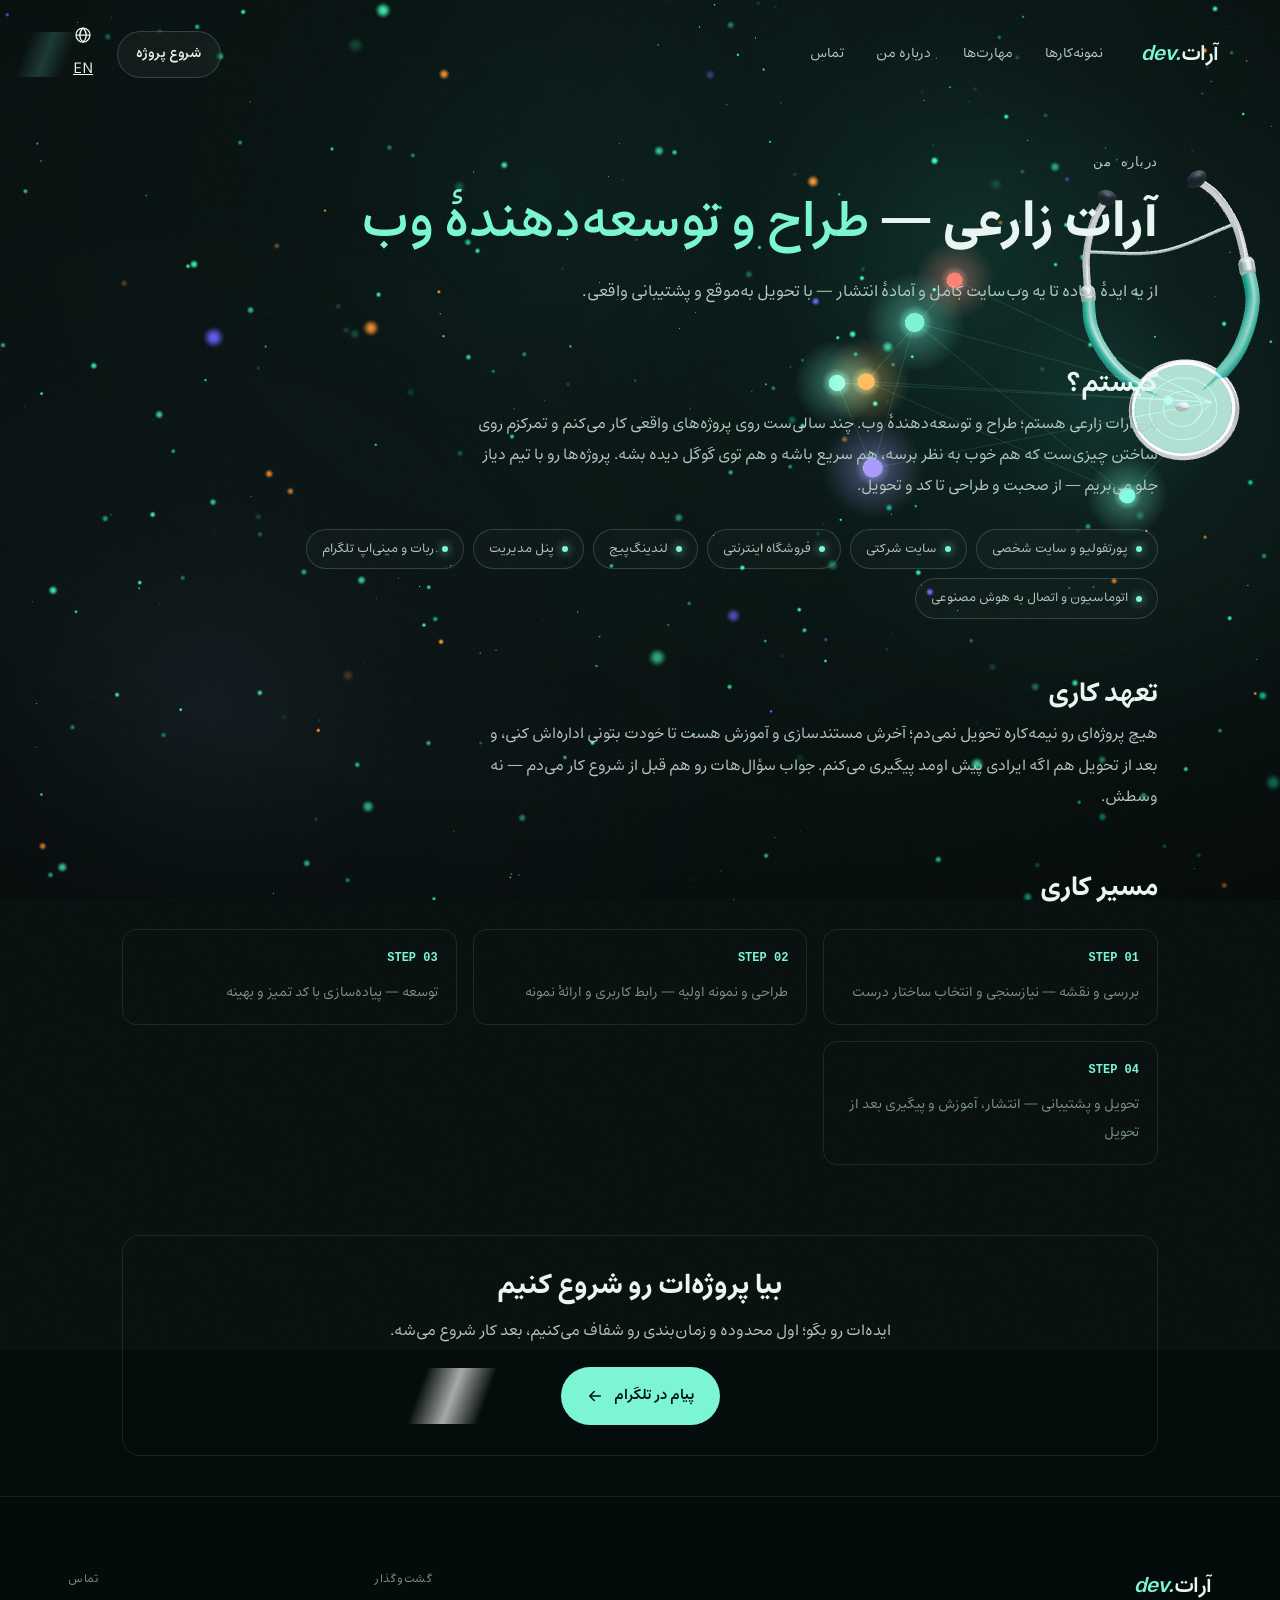
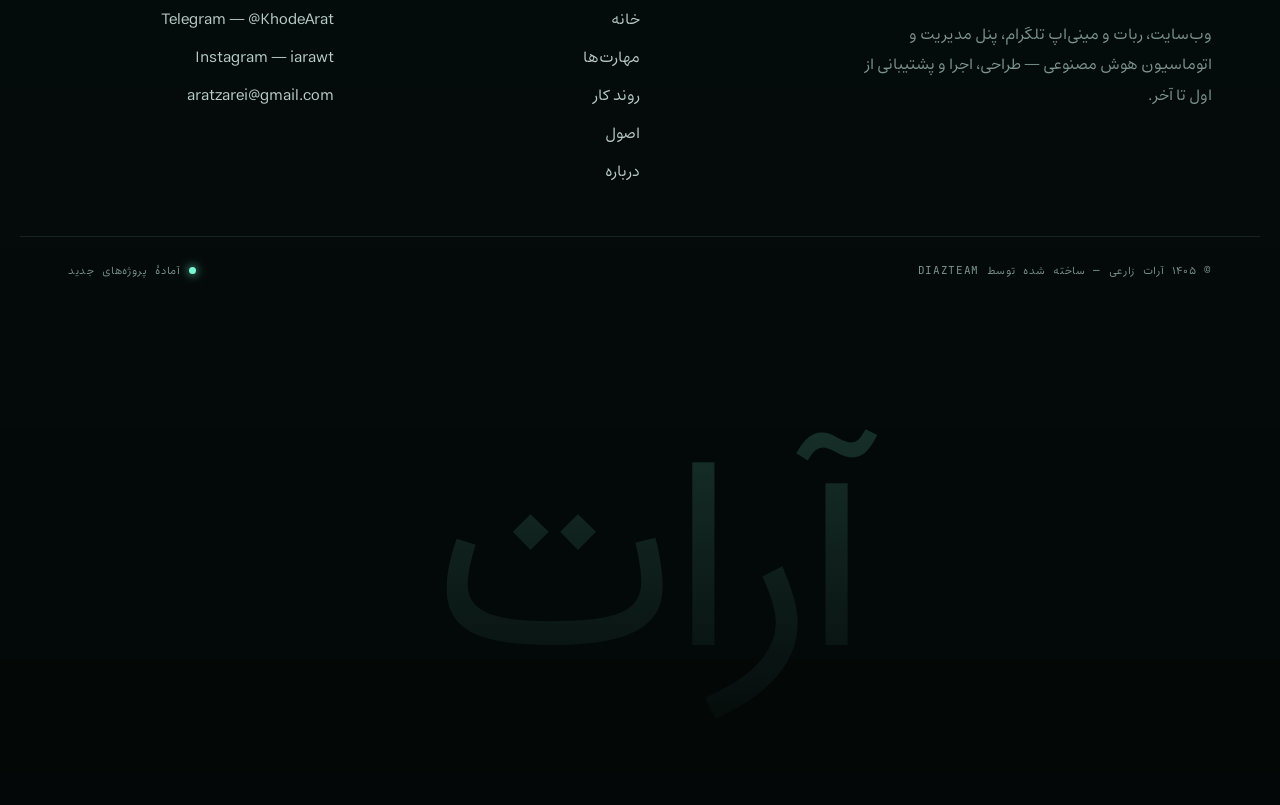
==== commit 35c26f43: "Sub-pages rebuilt in the new design: about/skills/projects/contact — current handle @KhodeArat, Diaz" ====
--- a/about/index.html
+++ b/about/index.html
@@ -1,659 +1,177 @@
 <!DOCTYPE html>
 <html lang="fa" dir="rtl">
 <head>
-<meta charset="UTF-8">
-<meta name="viewport" content="width=device-width, initial-scale=1.0">
-<title>درباره من | آرات زارعی — توسعه‌دهندهٔ وب و ربات تلگرام</title>
-
-  <link rel="canonical" href="https://aratzareii.ir/about/">
-  <meta name="description" content="بایوگرافی، لیست خدمات و مسیر کاری آرات زارعی — طراح و توسعه‌دهندهٔ وب‌سایت و ربات تلگرام.">
-  <meta property="og:title" content="درباره من | آرات زارعی — توسعه‌دهندهٔ وب">
-  <meta property="og:description" content="بایوگرافی، لیست خدمات و مسیر کاری آرات زارعی — طراح و توسعه‌دهندهٔ وب‌سایت و ربات تلگرام.">
-  <meta property="og:type" content="website">
-  <meta property="og:url" content="https://aratzareii.ir/about/">
-  <meta property="og:locale" content="fa_IR">
-<link rel="preconnect" href="https://fonts.googleapis.com">
-<link rel="preconnect" href="https://fonts.gstatic.com" crossorigin>
-<link href="https://fonts.googleapis.com/css2?family=Vazirmatn:wght@100..900&display=swap" rel="stylesheet">
-<style>
-:root{
-  --bg:#050509; --bg2:#080B18; --purple:#7C3AED; --blue:#2563FF;
-  --ink:#F8FAFC; --ink2:#B9BBD4; --ink3:#8B8DB0;
-  --grad:linear-gradient(120deg,#7C3AED,#2563FF);
-  --radius:18px; --glass:rgba(255,255,255,.045); --glass-brd:rgba(255,255,255,.12);
-}
-*{margin:0; padding:0; box-sizing:border-box}
-html{scroll-behavior:smooth}
-body{background:var(--bg); color:var(--ink); font-family:'Vazirmatn',system-ui,sans-serif; overflow-x:hidden; line-height:1.8}
-::selection{background:rgba(124,58,237,.45)}
-
-/* ===== header (same as page1) ===== */
-.bar{position:fixed; top:0; right:0; left:0; z-index:90;
-  background:rgba(5,5,9,.72); backdrop-filter:blur(18px) saturate(150%); -webkit-backdrop-filter:blur(18px) saturate(150%);
-  border-bottom:1px solid rgba(255,255,255,.07)}
-.bar-in{max-width:1220px; margin:auto; padding:0 24px; height:68px; display:flex; align-items:center; gap:22px}
-.logo{display:flex; align-items:center; gap:11px; text-decoration:none}
-.logo .sq{width:38px; height:38px; border-radius:11px; background:var(--grad); display:grid; place-items:center;
-  font-weight:900; font-size:15px; color:#fff; letter-spacing:.5px; box-shadow:0 6px 20px -6px rgba(124,58,237,.7)}
-.logo b{font-size:17px; font-weight:800; color:var(--ink); letter-spacing:.3px}
-nav.desk{display:flex; gap:4px; margin-inline-start:auto}
-nav.desk a{color:var(--ink3); text-decoration:none; font-size:13.8px; font-weight:600; padding:8px 13px; border-radius:10px; transition:.25s}
-nav.desk a:hover{color:var(--ink); background:rgba(255,255,255,.06)}
-nav.desk a.on{color:#fff; background:rgba(124,58,237,.18); box-shadow:0 0 0 1px rgba(124,58,237,.4), 0 0 18px -4px rgba(124,58,237,.5)}
-.bar-tools{display:flex; align-items:center; gap:9px; margin-inline-start:auto; margin-inline-end:0; direction:ltr}
-nav.desk + .bar-tools{margin-inline-start:0}
-.hbtn{width:38px; height:38px; border-radius:11px; border:1px solid rgba(255,255,255,.13); background:rgba(255,255,255,.05);
-  color:var(--ink2); display:grid; place-items:center; cursor:pointer; font-size:13px; font-weight:800; transition:.25s; text-decoration:none; font-family:inherit}
-.hbtn:hover{border-color:rgba(124,58,237,.5); color:#fff}
-.btn-cta{height:38px; display:inline-flex; align-items:center; padding:0 18px; border-radius:11px; border:none; cursor:pointer;
-  background:var(--grad); color:#fff; font-weight:700; font-size:13.5px; font-family:inherit; text-decoration:none;
-  box-shadow:0 8px 24px -8px rgba(124,58,237,.65); transition:.25s}
-.btn-cta:hover{filter:brightness(1.12)}
-
-/* ===== glows ===== */
-.glow{position:absolute; border-radius:50%; filter:blur(110px); pointer-events:none; opacity:.5}
-.g1{width:520px; height:520px; background:rgba(124,58,237,.24); top:-160px; left:-120px}
-.g2{width:460px; height:460px; background:rgba(37,99,255,.16); bottom:-180px; right:-140px}
-
-/* ===== about section ===== */
-main{position:relative; overflow-x:clip; padding:130px 0 70px}
-.wrap{max-width:1220px; margin:auto; padding:0 24px; position:relative}
-.kick{display:inline-flex; align-items:center; gap:8px; font-size:12.5px; font-weight:700; letter-spacing:1px;
-  color:#C4B5FD; border:1px solid rgba(124,58,237,.45); padding:6px 14px; border-radius:99px; background:rgba(124,58,237,.1)}
-.kick::before{content:''; width:6px; height:6px; border-radius:50%; background:#22C55E; box-shadow:0 0 10px #22C55E}
-h2.sec{font-size:clamp(27px,3.6vw,40px); font-weight:900; margin:16px 0 10px; line-height:1.4}
-h2.sec .grad{background:var(--grad); -webkit-background-clip:text; background-clip:text; color:transparent}
-.sec-sub{color:var(--ink3); font-size:15.5px; max-width:640px}
-
-.about-grid{grid-template-columns:1fr !important; display:grid; grid-template-columns:380px 1fr; gap:44px; margin-top:44px; align-items:stretch}
-/* photo frame */
-.about-visual{position:relative}
-.about-visual .frame{position:relative; border-radius:22px; overflow:hidden; border:1px solid rgba(124,58,237,.5);
-  box-shadow:0 0 0 1px rgba(124,58,237,.25), 0 0 40px -8px rgba(124,58,237,.45), 0 30px 70px -30px rgba(0,0,0,.8);
-  aspect-ratio:0.82; background:#07070F}
-.about-visual .frame .ph{width:100%; height:100%; display:flex; flex-direction:column; align-items:center; justify-content:center; gap:14px;
-  background:
-    repeating-linear-gradient(45deg, rgba(124,58,237,.05) 0 12px, transparent 12px 24px),
-    linear-gradient(180deg, #0A0D1E, #07070F);
-  color:rgba(196,181,253,.55)}
-.about-visual .frame .ph svg{width:44px; height:44px; opacity:.7}
-.about-visual .frame .ph span{font-size:12.5px; font-weight:600; letter-spacing:.5px}
-.about-visual .frame::after{content:''; position:absolute; inset:0; border-radius:22px; pointer-events:none;
-  background:linear-gradient(200deg, rgba(124,58,237,.2), transparent 45%, rgba(37,99,255,.15))}
-.about-grid .tagline{position:static; margin:0 0 18px; right:16px; left:16px; z-index:3;
-  background:rgba(5,5,9,.72); backdrop-filter:blur(14px); -webkit-backdrop-filter:blur(14px);
-  border:1px solid rgba(255,255,255,.14); border-radius:14px; padding:11px 15px;
-  font-size:12.5px; color:var(--ink2); display:flex; align-items:center; gap:9px}
-.about-visual .tagline .dot{width:8px; height:8px; border-radius:50%; background:#22C55E; box-shadow:0 0 10px #22C55E; flex-shrink:0}
-/* bio panel */
-.bio{position:relative; border-radius:24px; padding:36px 34px;
-  background:linear-gradient(165deg, rgba(255,255,255,.05), rgba(255,255,255,.015) 50%, rgba(124,58,237,.05));
-  border:1px solid rgba(255,255,255,.1); backdrop-filter:blur(20px) saturate(150%); -webkit-backdrop-filter:blur(20px) saturate(150%);
-  box-shadow:0 24px 60px -28px rgba(0,0,0,.65), inset 0 1px 0 rgba(255,255,255,.14)}
-.bio h3{font-size:22px; font-weight:900; margin-bottom:16px}
-.bio h3 .grad{background:var(--grad); -webkit-background-clip:text; background-clip:text; color:transparent}
-.bio p{font-size:16.5px; color:var(--ink2); line-height:2.1}
-.bio p .em{background:var(--grad); -webkit-background-clip:text; background-clip:text; color:transparent; font-weight:800}
-
-/* services checklist */
-.svc-card{margin-top:26px; border-radius:24px; padding:32px 34px;
-  background:linear-gradient(165deg, rgba(255,255,255,.05), rgba(37,99,255,.04));
-  border:1px solid rgba(255,255,255,.1); backdrop-filter:blur(20px) saturate(150%); -webkit-backdrop-filter:blur(20px) saturate(150%);
-  box-shadow:0 24px 60px -28px rgba(0,0,0,.65), inset 0 1px 0 rgba(255,255,255,.14)}
-.svc-card h3{font-size:18px; font-weight:900; margin-bottom:20px; display:flex; align-items:center; gap:10px}
-.svc-card h3 svg{width:20px; height:20px; stroke:#A78BFA; fill:none; stroke-width:2}
-.svc-list{display:grid; grid-template-columns:1fr 1fr; gap:12px 26px}
-.svc-item{display:flex; align-items:center; gap:11px; padding:13px 16px; border-radius:13px;
-  background:rgba(255,255,255,.035); border:1px solid rgba(255,255,255,.07); font-size:14.5px; font-weight:600; color:var(--ink2); transition:.25s}
-.svc-item:hover{border-color:rgba(124,58,237,.45); color:var(--ink); background:rgba(124,58,237,.07)}
-.chk{width:22px; height:22px; border-radius:7px; background:rgba(124,58,237,.22); border:1px solid rgba(124,58,237,.5);
-  display:grid; place-items:center; flex-shrink:0}
-.chk svg{width:12px; height:12px; stroke:#C4B5FD; fill:none; stroke-width:3; stroke-linecap:round; stroke-linejoin:round}
-
-/* trust panel */
-.trust{margin-top:26px; border-radius:22px; padding:28px 30px; display:flex; gap:20px; align-items:flex-start;
-  background:linear-gradient(150deg, rgba(8,11,24,.9), rgba(5,5,9,.95));
-  border:1px solid rgba(124,58,237,.35); box-shadow:0 20px 50px -24px rgba(0,0,0,.8), inset 0 1px 0 rgba(255,255,255,.06)}
-.trust .shield{width:52px; height:52px; border-radius:15px; background:var(--grad); display:grid; place-items:center; flex-shrink:0;
-  box-shadow:0 10px 28px -10px rgba(124,58,237,.7)}
-.trust .shield svg{width:24px; height:24px; stroke:#fff; fill:none; stroke-width:2; stroke-linecap:round; stroke-linejoin:round}
-.trust p{font-size:15px; color:var(--ink2); line-height:2}
-.trust b{color:var(--ink)}
-
-/* workflow */
-.flow-head{margin-top:64px}
-.flow{display:grid; grid-template-columns:repeat(4,1fr); gap:20px; margin-top:28px}
-.step{position:relative; border-radius:20px; padding:26px 22px;
-  background:linear-gradient(165deg, rgba(255,255,255,.05), rgba(255,255,255,.02));
-  border:1px solid rgba(255,255,255,.1); backdrop-filter:blur(18px); -webkit-backdrop-filter:blur(18px);
-  box-shadow:0 18px 44px -22px rgba(0,0,0,.6), inset 0 1px 0 rgba(255,255,255,.12); transition:.3s}
-.step:hover{transform:translateY(-5px); border-color:rgba(124,58,237,.45)}
-.step .num{display:inline-block; font-size:11px; font-weight:900; letter-spacing:2px; color:#A78BFA;
-  background:rgba(124,58,237,.13); border:1px solid rgba(124,58,237,.4); padding:4px 11px; border-radius:99px; margin-bottom:15px}
-.step .sic{width:46px; height:46px; border-radius:13px; margin-bottom:15px; display:grid; place-items:center;
-  background:linear-gradient(150deg, rgba(124,58,237,.45), rgba(37,99,255,.35)); border:1px solid rgba(255,255,255,.22);
-  box-shadow:0 8px 22px -8px rgba(124,58,237,.7), inset 0 1px 0 rgba(255,255,255,.3)}
-.step .sic svg{width:22px; height:22px; stroke:#fff; fill:none; stroke-width:1.9; stroke-linecap:round; stroke-linejoin:round}
-.step h4{font-size:16px; font-weight:800; margin-bottom:6px}
-.step p{font-size:13px; color:var(--ink3); line-height:1.9}
-/* connectors (RTL: arrow points left) */
-.step:not(:last-child)::after{content:''; position:absolute; top:50%; left:-20px; width:12px; height:12px; z-index:2;
-  border-top:2.5px solid rgba(167,139,250,.8); border-left:2.5px solid rgba(167,139,250,.8);
-  transform:translateY(-50%) rotate(-45deg); filter:drop-shadow(0 0 5px rgba(124,58,237,.8))}
-
-/* footer */
-footer{border-top:1px solid rgba(255,255,255,.07); padding:34px 0 40px; margin-top:70px}
-.foot-in{max-width:1220px; margin:auto; padding:0 24px; display:flex; align-items:center; justify-content:space-between; gap:16px; flex-wrap:wrap}
-.foot-in span{color:var(--ink3); font-size:13px}
-.foot-in a{color:var(--ink2); text-decoration:none; font-size:13px}
-.foot-in a:hover{color:#C4B5FD}
-
-/* ===== mobile ===== */
-@media(max-width:1000px){
-  .about-grid{grid-template-columns:1fr !important; grid-template-columns:1fr; gap:28px}
-  .about-visual{max-width:420px; margin:auto}
-  .flow{grid-template-columns:1fr 1fr; gap:14px}
-  .step:not(:last-child)::after{display:none}
-}
-@media(max-width:879px){
-  .bar-in{height:62px; padding:0 18px}
-  .logo .sq{width:32px; height:32px; font-size:13px}
-  .logo b{font-size:15px}
-  nav.desk{display:none}
-  .btn-cta{display:none}
-  main{padding-top:104px}
-  .svc-list{grid-template-columns:1fr}
-  .svc-card,.bio{padding:26px 22px}
-  .trust{flex-direction:column; padding:24px 22px}
-  h2.sec{font-size:24px}
-}
-@media(max-width:520px){
-  .flow{grid-template-columns:1fr 1fr; gap:12px}
-  .step{padding:16px 13px; border-radius:14px}
-  .step h4{font-size:14.5px}
-  .step p{font-size:12px}
-  .sic{width:40px; height:40px}
-}
-@media(max-width:340px){
-  .flow{grid-template-columns:1fr}
-}
-
-/* ===== floating bottom nav (mobile) ===== */
-.botnav{display:none}
-@media(max-width:879px){
-  .botnav{position:fixed; z-index:95; bottom:calc(12px + env(safe-area-inset-bottom, 0px)); right:12px; left:12px;
-    display:flex; justify-content:space-around; align-items:stretch;
-    background:rgba(8,9,16,.78); backdrop-filter:blur(18px) saturate(140%); -webkit-backdrop-filter:blur(18px) saturate(140%);
-    border:1px solid;border-image:none; border-radius:20px; overflow:hidden;
-    box-shadow:0 14px 36px -14px rgba(0,0,0,.75)}
-  .botnav::before{content:''; position:absolute; inset:0; border-radius:20px; padding:1px; pointer-events:none;
-    background:linear-gradient(120deg, rgba(124,58,237,.55), rgba(37,99,255,.4), rgba(124,58,237,.3));
-    -webkit-mask:linear-gradient(#000 0 0) content-box, linear-gradient(#000 0 0); -webkit-mask-composite:xor; mask-composite:exclude}
-  .botnav a{flex:1; display:flex; flex-direction:column; align-items:center; gap:3px; padding:10px 2px 9px;
-    text-decoration:none; color:var(--ink3); font-size:10.5px; font-weight:700; position:relative; transition:color .25s}
-  .botnav a svg{width:20px; height:20px; stroke:currentColor; fill:none; stroke-width:1.8; stroke-linecap:round; stroke-linejoin:round}
-  .botnav a.on{color:#C4B5FD}
-  .botnav a.on::before{content:''; position:absolute; top:6px; width:32px; height:3px; border-radius:99px;
-    background:linear-gradient(90deg,#7C3AED,#2563FF)}
-  body{padding-bottom:86px}
-  footer{padding-bottom:8px}
-}
-@media(max-width:360px){ .botnav a{font-size:9.5px; padding:9px 1px 8px} }
-@media(prefers-reduced-motion:reduce){ .botnav a{transition:none} }
-
-/* accessibility: visible keyboard focus */
-a:focus-visible, button:focus-visible{outline:2px solid #A78BFA; outline-offset:3px; border-radius:8px}
-
-/* ===== design refinement pass ===== */
-:root{--radius:14px; --brd:rgba(255,255,255,.09); --card:rgba(255,255,255,.028)}
-body{-webkit-font-smoothing:antialiased; text-rendering:optimizeLegibility}
-h2.sec{font-size:clamp(23px,2.6vw,30px); font-weight:800; letter-spacing:-.2px; margin-bottom:8px}
-.sec-sub{font-size:14.5px; max-width:520px; line-height:1.9}
-.kick{font-size:11.5px; padding:5px 12px; border-color:rgba(124,58,237,.3); background:rgba(124,58,237,.07)}
-/* calmer generic card feel — applied where possible */
-.bar{background:rgba(5,5,9,.8); border-bottom:1px solid rgba(255,255,255,.06)}
-.btn-cta{box-shadow:0 4px 14px -6px rgba(124,58,237,.5)}
-/* strip heavy glass on strip cards (p1) */
-.fcard{border-radius:16px; background:linear-gradient(170deg, rgba(255,255,255,.05), rgba(255,255,255,.015));
-  border:1px solid var(--brd); box-shadow:0 10px 30px -18px rgba(0,0,0,.55)}
-.fcard::before{display:none}
-.fcard:hover{transform:translateY(-3px); box-shadow:0 16px 40px -20px rgba(0,0,0,.65), 0 0 0 1px rgba(124,58,237,.25)}
-.fcard:hover::after{opacity:.5}
-.fcard .ic{border-radius:11px; box-shadow:none}
-/* divider between sections: thinner & quieter (p3) */
-.divider{margin:56px 0 48px; box-shadow:none; opacity:.6}
-.divider::after{box-shadow:none}
-/* card hover subtlety (p3/p4) */
-.kcard,.scard,.pcard{border-radius:16px}
-.kcard:hover,.scard:hover,.pcard:hover{box-shadow:0 18px 44px -24px rgba(0,0,0,.7), 0 0 0 1px rgba(124,58,237,.28)}
-/* trust panel & terminal: solid, not glassy */
-.trust{border-radius:16px; box-shadow:0 14px 36px -22px rgba(0,0,0,.7)}
-.term{border-radius:14px; box-shadow:0 14px 40px -24px rgba(0,0,0,.8)}
-.contact-card{border-radius:18px; box-shadow:0 18px 50px -30px rgba(0,0,0,.75), 0 0 40px -24px rgba(124,58,237,.25)}
-.chan{border-radius:13px}
-/* typography rhythm */
-p{line-height:1.95}
-.bio p{font-size:15.5px; line-height:2.05}
-.svc-item{border-radius:10px; padding:11px 14px; font-size:14px}
-.step,.sig{border-radius:16px}
-@media(max-width:879px){
-  h2.sec{font-size:21px}
-  .btn-cta{display:none}
-  .wrap{padding:0 18px}
-  section.pg{padding:96px 0 56px}
-}
-@media(prefers-reduced-motion:reduce){
-  *{animation-duration:.01s !important; transition-duration:.01s !important}
-}
-
-@media (max-width:879px){
-/* ===== botnav — دقیقاً سبک مینی‌اپ Diaz (لیکوئید گلس فشرده) ===== */
-.botnav{left:0;right:0;bottom:calc(8px + env(safe-area-inset-bottom));width:calc(100% - 26px);max-width:344px;margin:0 auto;
-  display:flex;gap:3px;padding:5px;padding-bottom:max(5px,env(safe-area-inset-bottom));border-radius:999px;
-  border:1px solid rgba(255,255,255,.34);border-top-color:rgba(255,255,255,.78);
-  background:linear-gradient(180deg,rgba(255,255,255,.27),rgba(255,255,255,.08) 46%,rgba(255,255,255,.17));
-  backdrop-filter:blur(46px) saturate(250%);-webkit-backdrop-filter:blur(46px) saturate(250%);
-  box-shadow:inset 0 1.6px 0 rgba(255,255,255,.9),inset 0 -2px 0 rgba(255,255,255,.22),inset 0 -18px 32px rgba(0,0,0,.36),0 22px 46px rgba(0,0,0,.6),0 2px 7px rgba(0,0,0,.45)}
-.botnav a{flex:1;display:flex;flex-direction:column;align-items:center;justify-content:center;gap:3px;
-  padding:6px 4px 5px;border-radius:17px;font-size:9.5px;font-weight:500;color:rgba(255,255,255,.82);
-  text-shadow:0 1px 4px rgba(0,0,0,.55);text-decoration:none;border:1px solid transparent;transition:.25s}
-.botnav a svg{width:21px;height:21px;display:block;stroke:currentColor;fill:none;stroke-width:1.8;stroke-linecap:round;stroke-linejoin:round}
-.botnav a:active{transform:scale(.93)}
-.botnav a.on{color:#fff;border-color:rgba(255,255,255,.55);
-  background:linear-gradient(160deg,rgba(255,255,255,.44),rgba(255,255,255,.16));
-  box-shadow:inset 0 1.5px 0 rgba(255,255,255,.9),inset 0 -9px 16px rgba(0,0,0,.22),0 8px 20px rgba(0,0,0,.38),0 0 22px rgba(167,139,250,.42)}
-.botnav a.on svg{transform:translateY(-1px) scale(1.14);filter:drop-shadow(0 0 8px rgba(167,139,250,.75))}
-}
-
-
-/* ===== light theme (real toggle) ===== */
-body.light{--bg:#F4F5FB; --bg2:#ECEEF8; --ink:#141628; --ink2:#3A3E5C; --ink3:#5C6080;
-  --glass:rgba(255,255,255,.72); --card:rgba(255,255,255,.85)}
-body.light{background:linear-gradient(180deg,var(--bg),var(--bg2)); color:var(--ink)}
-/* ===== light-mode surface fixes ===== */
-body.light .frame{background:linear-gradient(160deg,#FFFFFF,#EEF1FB)!important; border-color:rgba(124,58,237,.35)!important}
-body.light .frame .ph, body.light .frame span{color:#5A5F82!important}
-body.light .viz{background:#EEF1FB!important; border-color:rgba(20,22,40,.12)!important}
-body.light .trust{background:rgba(124,58,237,.06)!important; border-color:rgba(124,58,237,.25)!important}
-body.light header, body.light .bar{background:rgba(244,245,251,.85)!important; border-bottom-color:rgba(20,22,40,.1)!important}
-body.light header *{color:var(--ink)}
-body.light .btn-cta{background:var(--grad); color:#fff}
-body.light .hbtn{color:var(--ink); border-color:rgba(20,22,40,.18)}
-body.light section, body.light main, body.light .pg{background:transparent}
-body.light h1, body.light h2, body.light h3, body.light .sec, body.light .kick{color:var(--ink)}
-body.light .sec-sub, body.light p, body.light span, body.light li, body.light a{color:var(--ink2)}
-body.light nav.desk a{color:var(--ink2)}
-body.light nav.desk a.on{color:var(--ink)}
-body.light .fcard, body.light .kcard, body.light .bio, body.light .panel, body.light .commit, body.light .step,
-body.light .pcard, body.light .chan, body.light .term{background:rgba(255,255,255,.9)!important;
-  border-color:rgba(20,22,40,.12)!important; box-shadow:0 14px 34px -22px rgba(30,30,70,.35)!important}
-body.light .fcard *, body.light .kcard *, body.light .pcard *, body.light .chan *{color:var(--ink2)}
-body.light .fcard h3, body.light .kcard h3, body.light .pcard h3, body.light .chan h3{color:var(--ink)}
-body.light footer{background:rgba(244,245,251,.9); border-top-color:rgba(20,22,40,.1)}
-body.light footer *{color:var(--ink2)}
-body.light .botnav{background:rgba(255,255,255,.75); border-color:rgba(20,22,40,.15);
-  box-shadow:0 18px 40px -18px rgba(30,30,70,.35)}
-body.light .botnav a{color:var(--ink2)}
-body.light .botnav a.on{color:var(--ink); background:rgba(124,58,237,.12)}
-body.light .viz img, body.light .scene img{filter:none}
-body.light .glow{opacity:.35}
-
-/* ===== EN / LTR mode ===== */
-html[dir="ltr"] body{text-align:left}
-html[dir="ltr"] nav.desk, html[dir="ltr"] .bar-in, html[dir="ltr"] #hdr .wrap{direction:ltr}
-html[dir="ltr"] .botnav{direction:ltr}
-html[dir="ltr"] footer, html[dir="ltr"] .fwrap{direction:ltr}
-html[dir="ltr"] section, html[dir="ltr"] main, html[dir="ltr"] footer{text-align:left}
-html[dir="ltr"] .botnav a{font-family:inherit}
-html[dir="ltr"] .sec, html[dir="ltr"] .kick, html[dir="ltr"] p, html[dir="ltr"] h1, html[dir="ltr"] h2, html[dir="ltr"] h3{text-align:left}
-html[dir="ltr"] .hero p{text-align:left}
-html[dir="ltr"] .sec-sub{text-align:left}
-html[dir="ltr"] body{font-family:Vazirmatn,system-ui,sans-serif}
-
-
-/* ===== header layout lock (all pages): logo right, tools left, nav between — mirrors page 1 ===== */
-.bar-in{display:flex !important; align-items:center !important; justify-content:space-between !important; gap:22px !important}
-.bar-in > .logo{order:0 !important; margin:0 !important}
-.bar-in > nav.desk{order:1 !important; margin:0 !important; margin-inline-start:0 !important; margin-inline-end:0 !important}
-.bar-in > .bar-tools{order:2 !important; display:flex !important; align-items:center !important; gap:9px !important;
-  margin:0 !important; margin-inline-start:0 !important; margin-inline-end:0 !important; direction:inherit !important}
-@media(max-width:879px){ .bar-tools{display:none !important} }
-
-/* ===== stack zone: contains the sticky run; later content stays below ===== */
-.stackzone{position:relative}
-.stackzone > .stcard:last-child{margin-bottom:0}
-/* ===== scroll stack: sticky cards (known-good recipe) ===== */
-.stack{display:flex; flex-direction:column; gap:20px}
-.stcard{position:sticky; top:96px; will-change:transform,opacity; transform-origin:top center}
-.stcard.covered{opacity:0; transform:scale(.945); pointer-events:none}
-@media(max-width:879px){ .stcard{top:76px} }
-
-/* ===== لیست کارها clarity + light surfaces + tighter about card ===== */
-.stcard .kick{margin-bottom:6px}
-.stcard h2.sec{margin:10px 0 6px}
-.about-grid{margin-top:26px !important}
-.bio{padding:26px 28px !important}
-.bio h3{font-size:20px; margin-bottom:12px}
-.bio p{font-size:16px; line-height:1.95; max-width:820px}
-.about-grid .tagline{margin:0 0 14px; padding:9px 14px; font-size:12px; border-color:rgba(255,255,255,.12)}
-.svc-card{margin-top:20px !important; border-radius:18px !important; padding:24px 26px !important;
-  background:linear-gradient(165deg, rgba(124,58,237,.11), rgba(37,99,255,.05)) !important;
-  border-color:rgba(124,58,237,.34) !important}
-.svc-card h3{margin-bottom:15px; font-size:17px; color:var(--ink) !important}
-.svc-card h3 svg{stroke:#A78BFA; width:19px; height:19px}
-.svc-list{gap:9px 14px}
-.svc-item{padding:11px 14px; border-radius:11px; font-size:14px; font-weight:700;
-  background:rgba(255,255,255,.07) !important; border-color:rgba(255,255,255,.17) !important; color:var(--ink) !important}
-.svc-item:hover{background:rgba(124,58,237,.16) !important; border-color:rgba(124,58,237,.6) !important}
-.chk{width:21px; height:21px; border-radius:6px; background:linear-gradient(140deg,#7C3AED,#2563FF) !important;
-  border-color:rgba(255,255,255,.38) !important; box-shadow:0 5px 14px -7px rgba(124,58,237,.9)}
-.chk svg{width:11px; height:11px; stroke:#FFFFFF !important}
-.trust{margin-top:20px !important; padding:24px 26px !important}
-.trust p{max-width:900px}
-body.light .svc-card{background:#FFFFFF !important; border-color:rgba(20,22,40,.15) !important;
-  box-shadow:0 16px 40px -26px rgba(30,30,70,.34) !important}
-body.light .svc-item{background:#F6F7FD !important; border-color:rgba(20,22,40,.14) !important; color:#141628 !important}
-body.light .svc-item:hover{background:rgba(124,58,237,.09) !important; border-color:rgba(124,58,237,.45) !important}
-body.light .chk{border-color:rgba(124,58,237,.32) !important}
-body.light .about-grid .tagline{background:rgba(255,255,255,.92); border-color:rgba(20,22,40,.12); color:#3A3E5C}
-@media(max-width:879px){
-  .bio{padding:24px 20px !important}
-  .svc-card{padding:20px 18px !important}
-  .bio p{max-width:none} .trust p{max-width:none}
-}
-
-.stackzone > .stcard.stack-last{position:static !important; top:auto !important}
-
-/* ===== unified footer (all pages) ===== */
-.fwrap{max-width:1200px; margin:0 auto; padding:0 24px; display:flex; align-items:center;
-  justify-content:space-between; gap:14px; flex-wrap:wrap}
-.fwrap .copy{font-size:12.8px; color:var(--ink2,#B9BBD4)}
-.fwrap .foot-link{font-size:12.5px}
-.fwrap .foot-link a{color:#C4B5FD; text-decoration:none; border-bottom:1px solid rgba(196,181,253,.35)}
-.fwrap .foot-link a:hover{color:#fff; border-bottom-color:rgba(255,255,255,.5)}
-.fwrap .azmin{font-weight:900; font-size:15px; letter-spacing:1px; background:var(--grad);
-  -webkit-background-clip:text; background-clip:text; color:transparent}
-body.light .fwrap .foot-link a{color:#7C3AED; border-bottom-color:rgba(124,58,237,.4)}
-@media(max-width:560px){
-  .fwrap{justify-content:center; text-align:center; row-gap:8px}
-  .fwrap .copy{order:1; width:100%}
-  .fwrap .foot-link{order:2}
-  .fwrap .azmin{order:3}
-}
+  <meta charset="utf-8" />
+  <meta name="viewport" content="width=device-width, initial-scale=1, viewport-fit=cover" />
+  <title>درباره من | آرات زارعی — توسعه‌دهندهٔ وب و ربات تلگرام</title>
+  <meta name="description" content="درباره آرات زارعی، طراح و توسعه‌دهندهٔ وب و ربات تلگرام: مسیر کاری، لیست کارها، روند کار و پشتیبانی بعد از تحویل." />
+  <meta name="theme-color" content="#050d0c" />
+  <meta property="og:title" content="درباره من | آرات زارعی — توسعه‌دهندهٔ وب و ربات تلگرام" />
+  <meta property="og:description" content="درباره آرات زارعی، طراح و توسعه‌دهندهٔ وب و ربات تلگرام: مسیر کاری، لیست کارها، روند کار و پشتیبانی بعد از تحویل." />
+  <meta property="og:type" content="website" />
+  <meta property="og:url" content="https://aratzareii.ir/about/" />
+  <meta property="og:locale" content="fa_IR" />
+  <meta property="og:image" content="https://aratzareii.ir/og-image.png" />
+  <meta name="twitter:card" content="summary_large_image" />
+  <meta name="google-site-verification" content="bd0_8weFQlSKxmstVgZw4hO8_HCkbynQMTug8Sbu42o" />
+  <link rel="canonical" href="https://aratzareii.ir/about/" />
+  <link rel="icon" href="data:image/svg+xml,%3Csvg xmlns='http://www.w3.org/2000/svg' viewBox='0 0 64 64'%3E%3Crect width='64' height='64' rx='16' fill='%23050d0c'/%3E%3Ccircle cx='32' cy='32' r='12' fill='%237cf5d4'/%3E%3C/svg%3E" />
+  <link rel="stylesheet" href="/style.css?v=20261114h" />
+  <script>
+/* Arat.dev — customiser: apply the saved skin before first paint */
+(function () {
+  try {
+    var c = JSON.parse(localStorage.getItem('arat_custom') || '{}');
+    if (c && c.theme) {
+      var T = {
+        mint:   { '--mint': '#7cf5d4', '--aqua': '#2fd8bd', '--teal': '#0e8f7d', '--bg': '#050d0c',
+                  '--bg-2': '#081614', '--ink': '#e9f5f1', '--ink-2': '#b9cdc7',
+                  '--line': '#beffeb1a', '--line-2': '#beffeb2e', '--glass': '#0e201d8c', '--glass-2': '#142c28b3' },
+        violet: { '--mint': '#b39dff', '--aqua': '#7c5cff', '--teal': '#4c1d95', '--bg': '#07060f',
+                  '--bg-2': '#0b0a18', '--ink': '#f1eefc', '--ink-2': '#c9c2e6',
+                  '--line': '#b39dff1f', '--line-2': '#b39dff33', '--glass': '#1712338c', '--glass-2': '#1d1846b3' },
+        ocean:  { '--mint': '#7cd8f5', '--aqua': '#2fa8d8', '--teal': '#0e6a8f', '--bg': '#04070f',
+                  '--bg-2': '#071220', '--ink': '#e8f4fb', '--ink-2': '#adc4d4',
+                  '--line': '#7cd8f51f', '--line-2': '#7cd8f533', '--glass': '#0a1d2b8c', '--glass-2': '#0d2a3db3' },
+        amber:  { '--mint': '#ffd084', '--aqua': '#ffb44f', '--teal': '#8a5a12', '--bg': '#0d0805',
+                  '--bg-2': '#161009', '--ink': '#fdf3e6', '--ink-2': '#dbc9b0',
+                  '--line': '#ffd0841f', '--line-2': '#ffd08433', '--glass': '#2a1c0a8c', '--glass-2': '#33220fb3' }
+      }[c.theme];
+      var r = document.documentElement.style;
+      for (var k in T) r.setProperty(k, T[k]);
+      if (c.accent) r.setProperty('--mint', c.accent);
+      if (c.bgOpacity != null) r.setProperty('--scene-op', c.bgOpacity);
+      if (c.lowPower) r.setProperty('--scene-op', '0');
+    }
+  } catch (e) {}
+})();
+</script>
+  <style>
+  /* ===== sub-pages (about / skills / projects / contact) ===== */
+  .sub{max-width:1080px;margin:0 auto;padding:150px 22px 30px}
+  .sub__eyebrow{color:var(--mint);font-family:var(--f-mono,monospace);font-size:12.5px;letter-spacing:.06em;margin:0 0 12px}
+  .sub__title{font-size:clamp(29px,4.4vw,52px);line-height:1.18;margin:0 0 16px;font-weight:600}
+  .sub__title em{font-style:normal;color:var(--mint)}
+  .sub__lead{color:var(--ink-2);font-size:clamp(15px,1.3vw,18px);line-height:1.9;max-width:72ch;margin:0 0 8px}
+  .sub h2{font-size:clamp(20px,2.2vw,27px);margin:56px 0 6px}
+  .sub p{color:var(--ink-2);line-height:1.95;max-width:76ch}
+  .gcards{display:grid;gap:16px;grid-template-columns:repeat(auto-fit,minmax(258px,1fr));margin-top:22px}
+  .gcard{border:1px solid var(--line);border-radius:16px;padding:22px;background:rgba(255,255,255,.028)}
+  .gcard h3{margin:0 0 10px;font-size:17px;font-weight:600}
+  .gcard p{margin:0;color:var(--muted);font-size:14.2px;line-height:1.85}
+  .gcard a{color:var(--mint);text-decoration:none;font-size:13.5px;display:inline-block;margin-top:12px}
+  .gcard a:hover{text-decoration:underline}
+  .step{border:1px solid var(--line);border-radius:14px;padding:18px}
+  .step b{display:block;font-family:var(--f-mono,monospace);font-size:12px;color:var(--mint);margin-bottom:9px}
+  .step span{color:var(--muted);font-size:14px;line-height:1.8}
+  .chips{display:flex;flex-wrap:wrap;gap:9px;padding:0;margin:26px 0 0;list-style:none}
+  .chips li{border:1px solid var(--line-2);border-radius:999px;padding:8px 15px;font-size:13px;color:var(--ink-2)}
+  .cta{margin:70px 0 10px;border:1px solid var(--line);border-radius:18px;padding:30px 24px;text-align:center}
+  .cta h2{margin:0 0 10px;font-size:clamp(20px,2.4vw,28px)}
+  .cta p{margin:0 auto 20px;max-width:60ch}
+  @media (max-width:860px){.sub{padding:120px 18px 24px}}
 </style>
-
-
 </head>
 <body>
-<header class="bar">
-  <div class="bar-in">
-    <a class="logo" href="/"><span class="sq">AZ</span><b>آرات زارعی</b></a>
-    <nav class="desk">
-      <a href="/">خانه</a>
+  <a class="skip" href="#main">پرش به محتوا</a>
+  <canvas id="scene" aria-hidden="true"></canvas>
+  <div class="grain" aria-hidden="true"></div>
+  <div class="vignette" aria-hidden="true"></div>
+  <header class="nav" id="nav">
+    <a href="/" class="wordmark" aria-label="صفحهٔ آرات">آرات<span>.dev</span></a>
+    <nav class="nav__links" aria-label="Primary">
+      <a href="/projects/">نمونه‌کارها</a>
+      <a href="/skills/">مهارت‌ها</a>
       <a href="/about/" class="on">درباره من</a>
-      <a href="/skills/">مهارت‌ها</a>
-      <a href="/projects/">نمونه‌کارها</a>
-      <a href="/contact/">تماس با من</a>
+      <a href="/contact/">تماس</a>
     </nav>
-      </div>
-</header>
+    <a class="btn btn--small btn--ghost nav__cta" href="mailto:aratzarei@gmail.com?subject=Project%20inquiry">شروع پروژه</a>
+    <a class="langsw" href="/en/" hreflang="en" lang="en" aria-label="Switch to English" title="English version"><svg viewBox="0 0 24 24" aria-hidden="true"><circle cx="12" cy="12" r="8.4" fill="none" stroke="currentColor" stroke-width="1.5"/><path d="M3.6 12h16.8M12 3.6c2.6 2.3 3.9 5 3.9 8.4S14.6 18.1 12 20.4C9.4 18.1 8.1 15.4 8.1 12S9.4 5.9 12 3.6z" fill="none" stroke="currentColor" stroke-width="1.5"/></svg><span>EN</span></a>
+    <button class="nav__burger" id="burger" aria-label="باز کردن منو" aria-expanded="false" aria-controls="mobileMenu"><span></span><span></span></button>
+  </header>
+  <div class="mobile-menu" id="mobileMenu" hidden>
+    <a href="/projects/">نمونه‌کارها</a>
+    <a href="/skills/">مهارت‌ها</a>
+    <a href="/about/" class="on">درباره من</a>
+    <a href="/contact/">تماس</a>
+    <a class="btn" href="mailto:aratzarei@gmail.com?subject=Project%20inquiry">شروع پروژه</a>
+  </div>
+  <main id="main">
+    <div class="sub">
 
-<main>
-  <div class="glow g1"></div><div class="glow g2"></div>
-  <div class="wrap">
+      <p class="sub__eyebrow">درباره من</p>
+      <h1 class="sub__title">آرات زارعی — <em>طراح و توسعه‌دهندهٔ وب</em></h1>
+      <p class="sub__lead">از یه ایدهٔ ساده تا یه وب‌سایت کامل و آمادهٔ انتشار — با تحویل به‌موقع و پشتیبانی واقعی.</p>
 
-    <div class="stackzone">
+      <h2>کیستم؟</h2>
+      <p>من آرات زارعی هستم؛ طراح و توسعه‌دهندهٔ وب. چند سالی‌ست روی پروژه‌های واقعی کار می‌کنم و تمرکزم روی ساختن چیزی‌ست که هم خوب به نظر برسه، هم سریع باشه و هم توی گوگل دیده بشه. پروژه‌ها رو با تیم دیاز جلو می‌بریم — از صحبت و طراحی تا کد و تحویل.</p>
 
-      <div class="stcard">
-        <span class="kick">درباره من</span>
-      <h2 class="sec">بیوگرافی و <span class="grad">نحوهٔ کار</span></h2>
-      <p class="sec-sub">از یه ایدهٔ ساده تا یه وب‌سایت کامل و آمادهٔ انتشار — با تحویل به‌موقع و پشتیبانی واقعی.</p>
-        <div class="about-grid">
-          <div class="about-txt">
-            <div class="tagline"><span class="dot"></span> تمرکز روی کیفیت، سرعت و نتیجهٔ واقعی</div>
-            <div class="bio">
-            <h3><span class="grad">آرات زارعی</span> کیست؟</h3>
-            <p>من آرات زارعی هستم، <span class="em">طراح و توسعه‌دهندهٔ وب</span>. چند سالی‌ه که روی <span class="em">پروژه‌های واقعی</span> کار می‌کنم و تمرکزم روی ساختن چیزیه که هم <span class="em">خوب به نظر برسه</span>، هم <span class="em">سریع باشه</span> و هم توی <span class="em">گوگل دیده بشه</span>. پروژه‌ها رو تک‌نفره جلو می‌برم؛ هم صحبت، هم طراح، هم برنامه‌نویس خودتم.</p>
-          </div>
-          </div>
-        </div>
+      <ul class="chips">
+        <li>پورتفولیو و سایت شخصی</li><li>سایت شرکتی</li><li>فروشگاه اینترنتی</li>
+        <li>لندینگ‌پیج</li><li>پنل مدیریت</li><li>ربات و مینی‌اپ تلگرام</li><li>اتوماسیون و اتصال به هوش مصنوعی</li>
+      </ul>
+
+      <h2>تعهد کاری</h2>
+      <p>هیچ پروژه‌ای رو نیمه‌کاره تحویل نمی‌دم؛ آخرش مستندسازی و آموزش هست تا خودت بتونی اداره‌اش کنی، و بعد از تحویل هم اگه ایرادی پیش اومد پیگیری می‌کنم. جواب سؤال‌هات رو هم قبل از شروع کار می‌دم — نه وسطش.</p>
+
+      <h2>مسیر کاری</h2>
+      <div class="gcards">
+        <div class="step"><b>STEP 01</b><span>بررسی و نقشه — نیازسنجی و انتخاب ساختار درست</span></div>
+        <div class="step"><b>STEP 02</b><span>طراحی و نمونه اولیه — رابط کاربری و ارائهٔ نمونه</span></div>
+        <div class="step"><b>STEP 03</b><span>توسعه — پیاده‌سازی با کد تمیز و بهینه</span></div>
+        <div class="step"><b>STEP 04</b><span>تحویل و پشتیبانی — انتشار، آموزش و پیگیری بعد از تحویل</span></div>
       </div>
 
-      <div class="stcard">
-        <div class="svc-card">
-            <h3><svg viewBox="0 0 24 24"><path d="M4 6h16M4 12h16M4 18h10"/></svg> لیست کارها</h3>
-            <div class="svc-list">
-              <div class="svc-item"><span class="chk"><svg viewBox="0 0 24 24"><path d="M20 6L9 17l-5-5"/></svg></span> پورتفولیو و سایت شخصی</div>
-              <div class="svc-item"><span class="chk"><svg viewBox="0 0 24 24"><path d="M20 6L9 17l-5-5"/></svg></span> سایت شرکتی</div>
-              <div class="svc-item"><span class="chk"><svg viewBox="0 0 24 24"><path d="M20 6L9 17l-5-5"/></svg></span> فروشگاه اینترنتی</div>
-              <div class="svc-item"><span class="chk"><svg viewBox="0 0 24 24"><path d="M20 6L9 17l-5-5"/></svg></span> لندینگ‌پیج</div>
-              <div class="svc-item"><span class="chk"><svg viewBox="0 0 24 24"><path d="M20 6L9 17l-5-5"/></svg></span> پنل مدیریت</div>
-              <div class="svc-item"><span class="chk"><svg viewBox="0 0 24 24"><path d="M20 6L9 17l-5-5"/></svg></span> ربات و مینی‌اپ تلگرام</div>
-              <div class="svc-item"><span class="chk"><svg viewBox="0 0 24 24"><path d="M20 6L9 17l-5-5"/></svg></span> اتوماسیون و اتصال به هوش مصنوعی</div>
-            </div>
-          </div>
+      <div class="cta">
+        <h2>بیا پروژه‌ات رو شروع کنیم</h2>
+        <p>ایده‌ات رو بگو؛ اول محدوده و زمان‌بندی رو شفاف می‌کنیم، بعد کار شروع می‌شه.</p>
+        <a class="btn" href="https://t.me/KhodeArat" target="_blank" rel="noopener"><span>پیام در تلگرام</span>
+          <svg viewBox="0 0 24 24" aria-hidden="true"><path d="M5 12h14M13 6l6 6-6 6"/></svg></a>
       </div>
-
-      <div class="stcard">
-        <div class="trust">
-            <span class="shield"><svg viewBox="0 0 24 24"><path d="M12 22s8-4 8-10V5l-8-3-8 3v7c0 6 8 10 8 10z"/><path d="M9 12l2 2 4-4"/></svg></span>
-            <p><b>هیچ پروژه‌ای رو نیمه‌کاره تحویل نمی‌دم؛</b> آخرش مستندسازی و آموزش هست تا خودت بتونی اداره‌اش کنی، و بعد از تحویل هم اگه ایرادی پیش اومد پیگیریش می‌کنم. جواب سؤالاتت رو هم قبل از شروع کار می‌دم، نه وسط پروژه.</p>
-          </div>
+    </div>
+  </main>
+  <footer class="footer">
+    <div class="wrap footer__grid">
+      <div>
+        <a href="/" class="wordmark">آرات<span>.dev</span></a>
+        <p class="muted">وب‌سایت، ربات و مینی‌اپ تلگرام، پنل مدیریت و اتوماسیون هوش مصنوعی — طراحی، اجرا و پشتیبانی از اول تا آخر.</p>
       </div>
-
-      <div class="stcard stack-last">
-        <div class="flow-head" id="flow">
-        <span class="kick">فرآیند</span>
-        <h2 class="sec">مسیر <span class="grad">کاری من</span></h2>
-      </div>
-      <div class="flow">
-        <div class="step">
-          <span class="num">STEP 01</span>
-          <span class="sic"><svg viewBox="0 0 24 24"><circle cx="11" cy="11" r="7"/><path d="M21 21l-4.35-4.35"/></svg></span>
-          <h4>بررسی و نقشه</h4>
-          <p>نیازسنجی و انتخاب ساختار</p>
-        </div>
-        <div class="step">
-          <span class="num">STEP 02</span>
-          <span class="sic"><svg viewBox="0 0 24 24"><rect x="3" y="4" width="18" height="12" rx="2"/><path d="M8 20h8M12 16v4"/></svg></span>
-          <h4>طراحی و نمونه اولیه</h4>
-          <p>طراحی رابط کاربری و ارائهٔ نمونه</p>
-        </div>
-        <div class="step">
-          <span class="num">STEP 03</span>
-          <span class="sic"><svg viewBox="0 0 24 24"><path d="M8 6l-6 6 6 6M16 6l6 6-6 6"/></svg></span>
-          <h4>توسعه</h4>
-          <p>پیاده‌سازی با کد تمیز و بهینه</p>
-        </div>
-        <div class="step">
-          <span class="num">STEP 04</span>
-          <span class="sic"><svg viewBox="0 0 24 24"><path d="M4.5 16.5L3 21l4.5-1.5M15 4c3 0 5 2 5 5-3.5 6.5-8 9.5-11 10l-2.5-2.5C7 13.5 8.5 7.5 15 4z"/><circle cx="15" cy="9" r="1.6"/></svg></span>
-          <h4>تحویل و پشتیبانی</h4>
-          <p>تحویل پروژه و پشتیبانی پس از انتشار</p>
-        </div>
-      </div>
-      </div>
-
+      <nav aria-label="Footer">
+        <p class="mono muted">گشت‌وگذار</p>
+        <a href="/">خانه</a>
+        <a href="/skills/">مهارت‌ها</a><a href="/#process">روند کار</a><a href="/#principles">اصول</a><a href="/about/">درباره</a>
+      </nav>
+      <nav aria-label="Contact">
+        <p class="mono muted">تماس</p>
+        <a href="https://t.me/KhodeArat" target="_blank" rel="noopener">Telegram — @KhodeArat</a>
+        <a href="https://instagram.com/iarawt" target="_blank" rel="noopener">Instagram — iarawt</a>
+        <a href="mailto:aratzarei@gmail.com">aratzarei@gmail.com</a>
+      </nav>
     </div>
-
-  </div>
-</main>
-
-<nav class="botnav" aria-label="ناوبری موبایل"><a href="/"><svg viewBox="0 0 24 24"><path d="M3 10.5L12 3l9 7.5"/><path d="M5 9.5V21h14V9.5"/></svg><span>خانه</span></a><a class="on" href="/about/"><svg viewBox="0 0 24 24"><circle cx="12" cy="8" r="4"/><path d="M4 21c0-4 3.6-6.5 8-6.5s8 2.5 8 6.5"/></svg><span>درباره من</span></a><a href="/skills/"><svg viewBox="0 0 24 24"><path d="M14.7 6.3a4.5 4.5 0 0 0-6 6L3 18v3h3l5.7-5.7a4.5 4.5 0 0 0 6-6L14 13l-3-3 3.7-3.7z"/></svg><span>مهارت‌ها</span></a><a href="/projects/"><svg viewBox="0 0 24 24"><rect x="3" y="3" width="8" height="8" rx="2"/><rect x="13" y="3" width="8" height="8" rx="2"/><rect x="3" y="13" width="8" height="8" rx="2"/><rect x="13" y="13" width="8" height="8" rx="2"/></svg><span>نمونه‌کارها</span></a><a href="/contact/"><svg viewBox="0 0 24 24"><path d="M22 3L9.2 11.7a2 2 0 0 0-.8 1.6V17l3.2-2.4M22 3l-3 16-5.4-3.4M22 3L2 9.8l6.4 2.9"/></svg><span>تماس</span></a></nav>
-<footer>
-  <div class="fwrap">
-    <span class="copy">© ۱۴۰۵ آرات زارعی — ساخته شده توسط DiazTeam</span>
-    <span class="foot-link"><a href="https://t.me/MrArat" target="_blank" rel="noopener">تلگرام: MrArat@</a></span>
-    <span class="azmin">AZ</span>
-  </div>
-</footer>
-
-<script>
-const burger=document.getElementById('burger'), mobileNav=document.getElementById('mobileNav');
-</script>
-
-<script>
-/* ===== shared: theme + lang ===== */
-(function(){
-  var THEME_KEY='arat_theme';
-  function apply(t){
-    document.body.classList.toggle('light', t==='light');
-    document.documentElement.setAttribute('data-theme', t);
-    try{localStorage.setItem(THEME_KEY,t)}catch(e){}
-  }
-  window.aratApplyTheme=apply;
-  try{var saved=localStorage.getItem(THEME_KEY); if(saved) apply(saved);}catch(e){}
-  document.addEventListener('click',function(ev){
-    var b=ev.target.closest('#themeBtn'); if(!b) return;
-    var next=document.body.classList.contains('light')?'dark':'light';
-    apply(next);
-    b.setAttribute('aria-pressed', next==='light');
-  });
-})();
-</script>
-
-<script>
-/* ===== shared: lang toggle (FA/EN, full LTR in EN) ===== */
-(function(){
-  var DICT={"خانه": "Home", "درباره من": "About", "مهارت‌ها": "Skills", "نمونه‌کارها": "Projects", "تماس با من": "Contact", "تماس": "Contact", "سفارش پروژه ↗": "Order a Project ↗", "سفارش پروژه": "Order a project", "آمادهٔ همکاری": "Available for work", "سلام، من": "Hi, I’m", "آرات زارعی": "Arat Zarei", "هستم": "", "طراح و توسعه‌دهندهٔ انواع وب‌سایت، پورتفولیو، ربات و مینی‌اپ تلگرام": "Designer & developer of websites, portfolios, Telegram bots and mini-apps", "کار اصلیم ساخت وب‌سایته — از یه پورتفولیوی ساده تا فروشگاه و پنل مدیریت؛ ربات تلگرامی و مینی‌اپ هم می‌سازم. همین سایتی که الان داری می‌بینی نمونهٔ کار خودمه؛ از طراحی و کدنویسی تا دامنهٔ اختصاصی و سئوش رو خودم انجام دادم. پروژه‌ات رو با کد تمیز، سرعت بالا و تحویل به‌موقع تحویل می‌دم.": "My main work is building websites — from a simple portfolio to a full shop and admin panel; I also build Telegram bots and mini-apps. The site you’re looking at is my own portfolio; design, code, custom domain and SEO are all done by me. Your project will be delivered with clean code, high speed and on time.", "چی می‌تونم برات انجام بدم؟": "and what I can do for you", "پیام در تلگرام": "Message on Telegram", "طراحی اختصاصی": "Custom design", "ظاهر منحصربه‌فرد مخصوص برند تو": "A unique look for your brand", "ربات و مینی‌اپ تلگرام": "Telegram bots & mini-apps", "فروشگاهی، پشتیبانی و مینی‌اپ": "Shop, support & mini-app", "سئو و سرعت بالا": "SEO & speed", "دیده‌شدن در گوگل، بارگذاری سریع": "Google visibility, fast loading", "تحویل و پشتیبانی": "Delivery & support", "به‌موقع، با ضمانت پیگیری": "On time, with follow-up", "بیوگرافی و نحوهٔ کار": "Bio & how I work", "از یه ایدهٔ ساده تا یه وب‌سایت کامل و آمادهٔ انتشار — با تحویل به‌موقع و پشتیبانی واقعی.": "From a simple idea to a complete, launch-ready website — delivered on time with real support.",  "تمرکز روی کیفیت، سرعت و نتیجهٔ واقعی": "Focus on quality, speed and real results", "کیست؟": "— who is he?", "من آرات زارعی هستم،": "I’m Arat Zarei, a", "طراح و توسعه‌دهندهٔ وب": "web designer & developer", ". چند سالی‌ه که روی": ". For years I’ve been working on", "پروژه‌های واقعی": "real projects", "کار می‌کنم و تمرکزم روی ساختن چیزیه که هم": "— focused on building things that look", "خوب به نظر برسه": "great", "، هم": ", feel", "سریع باشه": "fast", "و هم توی": "and rank on", "گوگل دیده بشه": "Google", ". پروژه‌ها رو تک‌نفره جلو می‌برم؛ هم صحبت، هم طراح، هم برنامه‌نویس خودتم.": ". I run every project solo — I’m your point of contact, designer and developer all in one.", "لیست کارها": "What I build", "پورتفولیو و سایت شخصی": "Portfolio & personal site", "سایت شرکتی": "Business website", "فروشگاه اینترنتی": "Online store", "لندینگ‌پیج": "Landing page", "پنل مدیریت": "Admin panel", "هیچ پروژه‌ای رو نیمه‌کاره تحویل نمی‌دم؛ آخرش مستندسازی و آموزش هست تا خودت بتونی اداره‌اش کنی، و بعد از تحویل هم اگه ایرادی پیش اومد پیگیریش می‌کنم. جواب سؤالاتت رو هم قبل از شروع کار می‌دم، نه وسط پروژه.": "I never hand over a half-finished project; it ends with documentation and training so you can run it yourself — and after delivery I follow up if any issue comes up. Your questions get answered before we start, not midway.", "مسیر کاری من": "How I work", "بررسی و نقشه": "Research & plan", "نیازسنجی و انتخاب ساختار": "Understanding needs & structure", "طراحی و نمونه اولیه": "Design & prototype", "طراحی رابط کاربری و ارائهٔ نمونه": "UI design & first prototype", "توسعه": "Development", "پیاده‌سازی با کد تمیز و بهینه": "Clean, optimized code", "تحویل پروژه و پشتیبانی پس از انتشار": "Handover & post-launch support", "مهارت‌ها و خدمات": "Skills & Services", "روی چیا تمرکز دارم و چی می‌تونم برات انجام بدم؟": "What I focus on — and what I can do for you", "سه حوزهٔ اصلی که پروژه‌هام حول اون‌ها شکل می‌گیره — هر کدوم رو جدا یا ترکیبی سفارش بده؛ محدودیتی در نوع پروژه نیست.": "Three core areas my projects are built around — order any of them separately or combined; there’s no limit on project type.", "توسعهٔ وب از صفر تا صد": "Web development, end to end", "فرانت‌اند و بک‌اند با ابزارهای مدرن؛ کد تمیز و خوانا، نمایش درست در موبایل و دسکتاپ و سرعت بارگذاری بالا. پورتفولیو، شرکتی، فروشگاهی، لندینگ و پنل مدیریت — ریسپانسیو و سئو.": "Front-end and back-end with modern tools; clean, readable code, correct display on mobile and desktop, and fast loading. Portfolios, business sites, stores, landing pages and admin panels — responsive and SEO-ready.", "بات فروش و پشتیبانی، مینی‌اپ با پرداخت آنلاین، سبد خرید و پنل ادمین — از ربات ساده تا فروشگاه کامل تلگرامی.": "Sales and support bots, mini-apps with online payment, cart and admin panel — from a simple bot to a full Telegram store.", "اتصال به هوش مصنوعی و اتوماسیون": "AI integration & automation", "متصل‌سازی مدل‌ها به سایت و بات؛ ابزارهای متن، تصویر و ویدیو و خودکارسازی کارهای روزمره.": "Connecting AI models to your site and bot; text, image and video tools and everyday task automation.", "چطور کار می‌کنیم؟": "How it works", "هر کدوم از این‌ها رو می‌تونی جدا یا ترکیبی سفارش بدی. اول نیازت رو بررسی می‌کنیم، بعد پیشنهاد دقیق و قیمت شفاف می‌دم — قبل از شروع کار، نه وسطش.": "Order any of these separately or combined. First we look at what you need, then you get a precise proposal and clear pricing — before we start, not midway.", "پروژه‌های منتخب": "Selected projects", "نمونه‌های واقعی و آنلاین. برای دیدن هر پروژه، مستقیم واردش شو.": "Real, live examples. To see each project, jump straight in.", "آنلاین": "Online", "وب‌سایت شخصی و پورتفولیوی آرات زارعی": "Arat Zarei’s personal website & portfolio", "طراحی مدرن، انیمیشن روان، ریسپانسیو، دامنهٔ اختصاصی، SSL و سئوی کامل": "Modern design, smooth animation, responsive, custom domain, SSL and full SEO", "بازدید از سایت": "Visit site", "فروشگاه تلگرامی Diaz Shop": "Diaz Shop — Telegram store", "مینی‌اپ، سبد خرید، پرداخت آنلاین و پنل مدیریت": "Mini-app, cart, online payment and admin panel", "مشاهدهٔ پروژه": "View project",  "ربات هوش مصنوعی Gorilla AI": "Gorilla AI — Telegram AI bot", "ساخت عکس و ویدیو و انجام انواع پروژه‌ها": "Image & video generation and all kinds of tasks", "پروژهٔ تو چیه؟": "What’s your project?", "ایده‌ات رو بگو تا مثل همین‌ها برات بسازم.": "Tell me your idea and I’ll build one like these.", "با افتخار، بخشی از نمونه‌کارهای من": "Proudly part of my portfolio", "پروژه‌ای تو ذهنت داری؟ بگو تا شروع کنیم": "Got a project in mind? Let’s start", "سریع‌ترین راه: پیام مستقیم در تلگرام. معمولاً همون روز جواب می‌دم.": "Fastest way: a direct message on Telegram. I usually reply the same day.", "سریع‌ترین راه پاسخ": "Fastest way to reach me", "ارسال پیام": "Send message", "جیمیل": "Gmail", "برای هماهنگی و فایل": "For coordination & files", "اینستاگرام": "Instagram", "نمونه‌کارهای کوتاه": "Short portfolio clips", "آمادهٔ دریافت پروژه": "Open for projects", "ساخته شده توسط": "Built by",  "بیوگرافی و": "Bio &", "نحوهٔ کار": "how I work", "روی چیا تمرکز دارم و": "What I focus on —", "پروژه‌های": "Selected", "منتخب": "projects", "پروژه‌ای تو ذهنت داری؟": "Got a project in mind?", "بگو تا شروع کنیم": "Let’s start", "آماده‌دریافت پروژه": "Open for projects", "DiazTeam": "DiazTeam", "اتوماسیون و اتصال به هوش مصنوعی": "AI integration & automation", "هیچ پروژه‌ای رو نیمه‌کاره تحویل نمی‌دم؛": "I never hand over a half-finished project;", "آخرش مستندسازی و آموزش هست تا خودت بتونی اداره‌اش کنی، و بعد از تحویل هم اگه ایرادی پیش اومد پیگیریش می‌کنم. جواب سؤالاتت رو هم قبل از شروع کار می‌دم، نه وسط پروژه.": "it ends with documentation and training so you can run it yourself — and after delivery I follow up if any issue comes up. Your questions are answered before we start, not midway.", "فرآیند": "Process", "مسیر": "My", "کاری من": "career path", "© ۱۴۰۵ آرات زارعی — ساخته شده توسط DiazTeam": "© 2026 Arat Zarei — built by DiazTeam", "۱۴۰۵": "2026", "تلگرام: MrArat@": "Telegram: @MrArat", "تلگرام": "Telegram", "2026 Aratzareii — ساخته شده توسط": "2026 Aratzareii — built by", "¬F1": "© ۱۴۰۵ آرات زارعی — ساخته شده توسط DiazTeam", "¬F2": "تلگرام: MrArat@"};
-  var KEY='arat_lang';
-  var orig=[];
-  function snapshot(){
-    if(orig.length) return;
-    var w=document.createTreeWalker(document.body, NodeFilter.SHOW_TEXT, {acceptNode:function(n){
-      if(!n.nodeValue.trim()) return NodeFilter.FILTER_REJECT;
-      var p=n.parentElement; if(!p||/SCRIPT|STYLE|SVG/.test(p.tagName)) return NodeFilter.FILTER_REJECT;
-      return NodeFilter.FILTER_ACCEPT;}});
-    var n; while(n=w.nextNode()){ if(n.nodeValue.trim().length>1) orig.push([n,n.nodeValue]); }
-  }
-  function setHtmlMode(en){
-    document.documentElement.setAttribute('lang', en?'en':'fa');
-    document.documentElement.setAttribute('dir', en?'ltr':'rtl');
-    document.body.classList.toggle('en', en);
-  }
-  function applyCaptions(en){
-    orig.forEach(function(pair){
-      var t=pair[1], k=t.trim();
-      if(en){ if(DICT[k]!==undefined){ pair[2]=DICT[k]; pair[0].nodeValue=pair[1].replace(k, DICT[k]); } }
-      else if(pair[2]){ pair[0].nodeValue=pair[1]; }
-    });
-  }
-  function render(en){
-    snapshot(); applyCaptions(en); setHtmlMode(en);
-    var b=document.getElementById('langBtn'); if(b) b.textContent = en ? 'فا' : 'EN';
-    try{localStorage.setItem(KEY, en?'en':'fa')}catch(e){}
-  }
-  function cur(){ try{return localStorage.getItem(KEY)||'fa'}catch(e){return 'fa'} }
-  document.addEventListener('click',function(ev){
-    var b=ev.target.closest('#langBtn'); if(!b) return;
-    render(cur()!=='en');
-  });
-  window.addEventListener('DOMContentLoaded',function(){ render(cur()==='en'); });
-  if(document.readyState!=='loading') render(cur()==='en');
-})();
-</script>
-
-<script>
-/* ===== shared header normalizer: parity across all 5 pages ===== */
-(function(){
-  var h=document.querySelector('header'); if(!h) return;
-  var inner=h.querySelector('.bar-in')||h.querySelector('.wrap.bar')||h.querySelector('.wrap');
-  if(!inner) return;
-  if(!inner.classList.contains('bar-in')) inner.classList.add('bar-in');
-  /* tools group (theme/lang/CTA) must exist on EVERY page for identical layout */
-  var tools=h.querySelector('.bar-tools')||h.querySelector('.bar-right');
-  if(!tools){
-    tools=document.createElement('div'); tools.className='bar-tools'; inner.appendChild(tools);
-  }
-  if(!tools.querySelector('.btn-cta')){
-    var cta=document.createElement('a');
-    cta.className='btn-cta'; cta.href='https://t.me/MrArat'; cta.target='_blank'; cta.rel='noopener';
-    cta.textContent='سفارش پروژه ↗'; tools.appendChild(cta);
-  }
-  if(!h.querySelector('#themeBtn')){
-    var t=document.createElement('button');
-    t.className='hbtn'; t.id='themeBtn'; t.type='button'; t.setAttribute('aria-label','حالت تیره/روشن');
-    t.innerHTML='<svg class="moon" viewBox="0 0 24 24" fill="none" stroke="currentColor" stroke-width="1.7" stroke-linecap="round"><path d="M20.5 14.5A8.5 8.5 0 1 1 9.5 3.5a7 7 0 0 0 11 11Z"/></svg><svg class="sun" viewBox="0 0 24 24" fill="none" stroke="currentColor" stroke-width="1.7" stroke-linecap="round"><circle cx="12" cy="12" r="4"/><path d="M12 2v2M12 20v2M4.9 4.9l1.4 1.4M17.7 17.7l1.4 1.4M2 12h2M20 12h2M4.9 19.1l1.4-1.4M17.7 6.3l1.4-1.4"/></svg>';
-    tools.insertBefore(t, tools.firstChild);
-  }
-  if(!h.querySelector('#langBtn')){
-    var l=document.createElement('button');
-    l.className='hbtn'; l.id='langBtn'; l.type='button'; l.title='English / فارسی'; l.setAttribute('aria-label','تغییر زبان');
-    l.textContent='EN';
-    tools.insertBefore(l, tools.querySelector('.btn-cta')||null);
-  }
-  /* icon visibility keyed to the REAL theme class (body.light) — inline styles so nothing can out-rank them */
-  var st=document.createElement('style');
-  st.textContent='.hbtn svg{width:18px;height:18px}';
-  document.head.appendChild(st);
-  function syncIcon(){
-    var b=document.getElementById('themeBtn'); if(!b) return;
-    var m=b.querySelector('svg.moon'), s=b.querySelector('svg.sun');
-    var light=document.body.classList.contains('light');
-    if(m) m.style.display = light ? 'none' : 'block';
-    if(s) s.style.display = light ? 'block' : 'none';
-  }
-  window.aratSyncThemeIcon=syncIcon;
-  syncIcon();
-  new MutationObserver(syncIcon).observe(document.body,{attributes:true,attributeFilter:['class']});
-})();
-</script>
-
-<script>
-/* ===== scroll stack: cover effect (v11, final) =====
-   CSS keeps every .stcard sticky at the header line, so the stack works even with
-   JS off. The script only:
-     1. gives cards taller than the viewport a bottom-first pin line, so all of
-        their content is still reachable by normal scrolling;
-     2. fades a card once the NEXT card has actually pinned over it;
-     3. keeps the cover and drops the fade for prefers-reduced-motion.
-   Nothing here changes layout (no padding, no re-parenting), so there is no
-   end-of-stack gap to scroll past. */
-(function(){
-  var cards=[].slice.call(document.querySelectorAll('.stcard'));
-  if(!cards.length) return;
-  var calm=false;
-  try{ calm=window.matchMedia('(prefers-reduced-motion: reduce)').matches; }catch(e){}
-  cards.forEach(function(c,i){ c.style.zIndex=String(10+i); });
-  function clamp(v,a,b){ return v<a?a:(v>b?b:v); }
-  function baseTop(){ return window.innerWidth<=879 ? 76 : 96; }
-  function effTop(c){ var t=parseFloat(c.style.top); return isNaN(t)?baseTop():t; }
-  function tops(){
-    var vh=window.innerHeight, b=baseTop();
-    cards.forEach(function(c){
-      if(c.classList.contains('stack-last')){ c.style.top=''; return; }
-      c.style.top = (c.offsetHeight > vh-b-16) ? Math.round(vh-c.offsetHeight-16)+'px' : '';
-    });
-  }
-  function onScroll(){
-    for(var i=0;i<cards.length;i++){
-      var c=cards[i], nx=cards[i+1];
-      if(!nx) continue;
-      var nr=nx.getBoundingClientRect();
-      if(nr.top<=effTop(nx)+4){ c.classList.add('covered'); c.style.transform=''; c.style.opacity=''; continue; }
-      c.classList.remove('covered');
-      if(calm){ c.style.transform=''; c.style.opacity=''; continue; }
-      var cr=c.getBoundingClientRect();
-      var k=clamp((cr.bottom-nr.top)/Math.max(cr.height*0.7,1),0,1);
-      c.style.transform='scale('+(1-0.055*k)+')';
-      c.style.opacity=String(1-k);
+    <div class="wrap footer__bottom mono">
+      <span>© ۱۴۰۵ آرات زارعی — ساخته شده توسط DiazTeam</span>
+      <span class="status"><i></i>آمادهٔ پروژه‌های جدید</span>
+    </div>
+    <p class="footer__giant" aria-hidden="true">آرات</p>
+  </footer>
+  <script type="module" src="/scene.js?v=20261114h"></script>
+    <script>
+  /* sub-page chrome: the burger menu + the scroll lock it needs. Same trap as the home page:
+     the menu locks the page (body{overflow:hidden}) and a link tap must release it first. */
+  (function () {
+    var burger = document.getElementById('burger'), menu = document.getElementById('mobileMenu');
+    if (!burger || !menu) return;
+    function set(open) {
+      menu.hidden = !open;
+      burger.setAttribute('aria-expanded', open ? 'true' : 'false');
+      burger.classList.toggle('is-open', open);
+      document.body.style.overflow = open ? 'hidden' : '';
     }
-  }
-  function refresh(){ tops(); onScroll(); }
-  window.addEventListener('scroll', onScroll, {passive:true});
-  window.addEventListener('resize', refresh);
-  window.addEventListener('orientationchange', refresh);
-  window.addEventListener('load', refresh);
-  if(document.fonts && document.fonts.ready) document.fonts.ready.then(refresh);
-  if(window.ResizeObserver){ var ro=new ResizeObserver(refresh); cards.forEach(function(c){ ro.observe(c); }); }
-  cards.forEach(function(c){
-    [].slice.call(c.querySelectorAll('img')).forEach(function(im){
-      if(im.complete) return;
-      im.addEventListener('load', refresh); im.addEventListener('error', refresh);
-    });
-  });
-  refresh();
-})();
-</script>
+    burger.addEventListener('click', function () { set(menu.hidden); });
+    menu.querySelectorAll('a').forEach(function (a) { a.addEventListener('click', function () { set(false); }); });
+    document.addEventListener('keydown', function (e) { if (e.key === 'Escape') set(false); });
+    window.addEventListener('resize', function () { if (window.innerWidth > 860) set(false); });
+  })();
+  </script>
 </body>
-</html>
+</html>
--- a/style.css
+++ b/style.css
@@ -0,0 +1,309 @@
+/* Arat.dev — port of pooryaai.me design system */
+:root{--bg:#050d0c;--bg-2:#081614;--ink:#e9f5f1;--ink-2:#b9cdc7;--muted:#7d958f;--line:#beffeb1a;--line-2:#beffeb2e;--glass:#0e201d8c;--glass-2:#142c28b3;--mint:#7cf5d4;--aqua:#2fd8bd;--teal:#0e8f7d;--amber:#ffbe5c;--coral:#ff7a6b;--violet:#a99bff;--f-display:"Fraunces Variable","Iowan Old Style",Georgia,serif;--f-body:"Inter Tight Variable","Inter",system-ui,-apple-system,"Segoe UI",sans-serif;--f-mono:"JetBrains Mono",ui-monospace,SFMono-Regular,Menlo,monospace;--wrap:1240px;--pad:clamp(20px,4vw,48px);--radius:22px;--ease:cubic-bezier(.22,1,.36,1)}
+*,:before,:after{box-sizing:border-box}
+
+
+@font-face{font-family:"Fraunces Variable";font-style:normal;font-display:swap;font-weight:100 900;src:url(./fonts/fraunces-latin-full-normal-CFFu7zhK.woff2) format("woff2-variations")}
+@font-face{font-family:"Fraunces Variable";font-style:italic;font-display:swap;font-weight:100 900;src:url(./fonts/fraunces-latin-full-italic-D2JnYqd-.woff2) format("woff2-variations")}
+@font-face{font-family:"Inter Tight Variable";font-style:normal;font-display:swap;font-weight:100 900;src:url(./fonts/inter-tight-latin-wght-normal-DX-nOvPD.woff2) format("woff2-variations")}
+@font-face{font-family:"JetBrains Mono";font-style:normal;font-display:swap;font-weight:400;src:url(./fonts/jetbrains-mono-latin-400-normal-V6pRDFza.woff2) format("woff2")}
+@font-face{font-family:"JetBrains Mono";font-style:normal;font-display:swap;font-weight:500;src:url(./fonts/jetbrains-mono-latin-500-normal-BWZEU5yA.woff2) format("woff2")}
+@font-face{font-family:"Estedad";font-style:normal;font-display:swap;font-weight:100 900;src:url(./fonts/Estedad-VF.woff2) format("woff2-variations")}
+
+html{-webkit-text-size-adjust:100%;scroll-behavior:auto;max-width:100%;overflow-x:clip}
+html.lenis,html.lenis body{height:auto}
+body{background:var(--bg);color:var(--ink);font-family:var(--f-body);-webkit-font-smoothing:antialiased;text-rendering:optimizelegibility;margin:0;font-size:clamp(16px,1.05vw,17.5px);line-height:1.6;overflow-x:hidden}
+/* clip instead of hidden: hidden turns <body> into a scroll container and kills position:sticky (the روند کار pin) */
+@supports (overflow:clip){body{overflow-x:clip}}
+body.is-loading{overflow:hidden}
+h1,h2,h3,p,ol,ul{margin:0}
+a{color:inherit}
+.wrap{width:100%;max-width:var(--wrap);padding:0 var(--pad);margin:0 auto}
+.mono{font-family:var(--f-mono);letter-spacing:.06em;text-transform:uppercase;font-size:.74em}
+.muted{color:var(--muted)}
+.skip{z-index:100;background:var(--mint);color:var(--bg);border-radius:10px;padding:10px 16px;font-weight:600;transition:top .2s;position:fixed;top:-60px;left:16px}
+.skip:focus{top:16px}
+body.no-webgl{background:radial-gradient(60% 50% at 75% 30%,#2fd8bd38,transparent 70%),radial-gradient(50% 40% at 15% 80%,#a99bff1f,transparent 70%),var(--bg);background-attachment:fixed}
+.grain{z-index:1;pointer-events:none;opacity:.06;background-image:url("data:image/svg+xml,%3Csvg xmlns='http://www.w3.org/2000/svg' width='160' height='160'%3E%3Cfilter id='n'%3E%3CfeTurbulence type='fractalNoise' baseFrequency='.9' numOctaves='3' stitchTiles='stitch'/%3E%3C/filter%3E%3Crect width='100%25' height='100%25' filter='url(%23n)'/%3E%3C/svg%3E");animation:1.2s steps(6,end) infinite grain;position:fixed;top:-50%;bottom:-50%;left:-50%;right:-50%}
+.vignette{z-index:1;pointer-events:none;background:radial-gradient(120% 90% at 50% 40%,#0000 55%,#0000008c 100%);position:fixed;top:0;bottom:0;left:0;right:0}
+main,.footer{z-index:2;position:relative}
+.cursor{z-index:70;pointer-events:none;width:34px;height:34px;transition:width .35s var(--ease),height .35s var(--ease),margin .35s var(--ease),background .35s,border-color .35s,opacity .3s;opacity:0;border:1px solid #7cf5d48c;border-radius:50%;margin:-17px 0 0 -17px;position:fixed;top:0;left:0}
+.cursor.is-visible{opacity:1}
+.cursor.is-hover{background:#7cf5d41a;border-color:#7cf5d4e6;width:64px;height:64px;margin:-32px 0 0 -32px}
+.progress{z-index:60;transform-origin:0;background:linear-gradient(90deg,var(--aqua),var(--mint),var(--amber));width:100%;height:2px;position:fixed;top:0;left:0;transform:scaleX(0)}
+@media (hover:none),(pointer:coarse){.cursor{display:none}}
+
+.nav{z-index:50;width:min(100% - 24px,1180px);transition:background .4s,border-color .4s,transform .5s var(--ease),backdrop-filter .4s;border:1px solid #0000;border-radius:999px;align-items:center;gap:24px;margin:0 auto;padding:10px 10px 10px 22px;display:flex;position:fixed;top:14px;left:0;right:0}
+.nav.is-scrolled{border-color:var(--line);-webkit-backdrop-filter:blur(18px) saturate(140%);background:#0612109e;backdrop-filter:blur(18px) saturate(140%)}
+.nav.is-hidden{transform:translateY(-140%)}
+.wordmark{font-family:var(--f-display);letter-spacing:-.02em;font-size:22px;font-weight:600;text-decoration:none}
+.wordmark span{color:var(--mint);font-style:italic}
+.nav__links{gap:4px;margin-left:auto;display:flex}
+.nav__links a{color:var(--ink-2);text-decoration:none;border-radius:999px;padding:8px 14px;font-size:14px;transition:color .25s,background .25s;position:relative}
+.nav__links a:hover,.nav__links a.is-active{color:var(--ink);background:#ffffff0d}
+.nav__links a.is-active:before{content:"";background:var(--mint);border-radius:50%;width:4px;height:4px;margin-left:-2px;position:absolute;bottom:3px;left:50%}
+.nav__burger{border:1px solid var(--line-2);cursor:pointer;background:#ffffff0a;border-radius:50%;width:44px;height:44px;margin-left:auto;display:none;position:relative}
+.nav__burger span{background:var(--ink);height:1.5px;transition:transform .4s var(--ease),top .4s var(--ease);position:absolute;left:13px;right:13px}
+.nav__burger span:first-child{top:17px}
+.nav__burger span:last-child{top:25px}
+.nav__burger[aria-expanded=true] span:first-child{top:21px;transform:rotate(45deg)}
+.nav__burger[aria-expanded=true] span:last-child{top:21px;transform:rotate(-45deg)}
+.mobile-menu{z-index:45;padding:110px var(--pad) 40px;-webkit-backdrop-filter:blur(24px);backdrop-filter:blur(24px);background:#050d0ceb;flex-direction:column;gap:6px;display:flex;position:fixed;top:0;bottom:0;left:0;right:0}
+.mobile-menu[hidden]{display:none}
+.mobile-menu a:not(.btn){font-family:var(--f-display);letter-spacing:-.02em;text-decoration:none;border-bottom:1px solid var(--line);padding:8px 0;font-size:clamp(34px,9vw,48px);line-height:1.25}
+.mobile-menu .btn{margin-top:28px}
+
+h1,h2{font-family:var(--f-display);letter-spacing:-.035em;font-variation-settings:"opsz" 144,"SOFT" 50;font-weight:400;line-height:1.02}
+h1 em,h2 em{color:var(--mint);font-variation-settings:"opsz" 144,"SOFT" 100,"WONK" 1;font-weight:300;font-style:italic}
+h2{font-size:clamp(38px,5.6vw,78px)}
+h3{letter-spacing:-.02em;font-size:clamp(20px,1.6vw,24px);font-weight:600;line-height:1.2}
+.kicker,.eyebrow{font-family:var(--f-mono);letter-spacing:.16em;text-transform:uppercase;color:var(--mint);align-items:center;gap:12px;margin-bottom:26px;font-size:12px;display:inline-flex}
+.kicker:before,.eyebrow:before{content:"";opacity:.7;background:currentColor;width:28px;height:1px}
+.line{margin-bottom:-.08em;padding-bottom:.08em;display:block;overflow:hidden}
+.line>.line__in{will-change:transform;display:inline-block}
+.section-head{max-width:860px;margin-bottom:clamp(48px,7vw,90px)}
+.section-head__lead{color:var(--ink-2);max-width:520px;margin-top:24px;font-size:1.12em}
+
+.hero{min-height:100vh;align-items:center;min-height:100svh;padding:130px 0 90px;display:flex;position:relative}
+.hero__grid{grid-template-columns:1.05fr .95fr;align-items:center;gap:clamp(32px,5vw,80px);display:grid}
+.hero__copy{max-width:720px}
+.hero__title{margin-bottom:28px;font-size:clamp(52px,8.2vw,124px)}
+.hero__lead{color:var(--ink-2);max-width:520px;margin-bottom:36px;font-size:clamp(17px,1.35vw,20px)}
+.hero__actions{flex-wrap:wrap;gap:12px;margin-bottom:36px;display:flex}
+.chips{flex-wrap:wrap;gap:8px;display:flex;list-style:none;padding:0}
+.chips li{color:var(--ink-2);border:1px solid var(--line);background:#ffffff05;border-radius:999px;align-items:center;gap:8px;padding:7px 14px 7px 12px;font-size:13px;display:inline-flex}
+.chips li:before{content:"";background:var(--mint);width:6px;height:6px;box-shadow:0 0 10px var(--mint);border-radius:50%}
+.hero__card-wrap{perspective:1400px;position:relative}
+.shift-card{border:1px solid var(--line-2);-webkit-backdrop-filter:blur(22px) saturate(130%);backdrop-filter:blur(22px) saturate(130%);transform-style:preserve-3d;will-change:transform;background:linear-gradient(160deg,#1c3a35b8,#081614c7);border-radius:26px;max-width:500px;margin:0 auto;padding:22px;position:relative;box-shadow:0 50px 120px -30px #000c,inset 0 0 0 1px #7cf5d40a,inset 0 1px #ffffff14}
+.shift-card .layer{transform:translateZ(var(--z,0));transform-style:preserve-3d}
+.shift-card__shine{border-radius:inherit;pointer-events:none;background:radial-gradient(500px circle at var(--mx,50%) var(--my,0%),#7cf5d424,transparent 45%);position:absolute;top:0;bottom:0;left:0;right:0}
+.shift-card__head{justify-content:space-between;align-items:flex-start;margin-bottom:18px;display:flex}
+.shift-card__title{font-family:var(--f-display);letter-spacing:-.02em;font-size:24px}
+.pill{font-family:var(--f-mono);letter-spacing:.08em;text-transform:uppercase;color:var(--mint);white-space:nowrap;background:#7cf5d41a;border:1px solid #7cf5d440;border-radius:999px;padding:6px 12px;font-size:11px}
+.beds{gap:8px;margin-bottom:16px;display:grid;list-style:none;padding:0}
+.bed{--c:var(--mint);border:1px solid var(--line);background:#ffffff08;border-radius:14px;grid-template-columns:auto 1fr auto;align-items:center;gap:12px;padding:10px 12px;display:grid}
+.bed--due{--c:var(--amber)}
+.bed--watch{--c:var(--coral);background:#ff7a6b0f;border-color:#ff7a6b40}
+.bed__no{width:36px;height:36px;font-family:var(--f-mono);color:var(--c);background:color-mix(in srgb,var(--c) 14%,transparent);border:1px solid color-mix(in srgb,var(--c) 35%,transparent);border-radius:10px;place-items:center;font-size:13px;display:grid}
+.bed__txt{line-height:1.3;display:grid}
+.bed__txt b{font-size:14.5px;font-weight:600}
+.bed__txt small{color:var(--muted);font-size:12.5px}
+.tag{font-family:var(--f-mono);letter-spacing:.06em;text-transform:uppercase;color:var(--c);background:color-mix(in srgb,var(--c) 12%,transparent);white-space:nowrap;border-radius:8px;padding:4px 8px;font-size:10.5px}
+.tasks{border:1px solid var(--line);background:#0000002e;border-radius:16px;margin-bottom:14px;padding:14px}
+.tasks .mono{margin-bottom:8px}
+.tasks ol{list-style:none;padding:0;margin:0}
+.tasks li{border-top:1px dashed var(--line);align-items:center;gap:12px;padding:7px 0;font-size:13.5px;display:flex}
+.tasks li:first-child{border-top:0}
+.tasks li>.mono{color:var(--muted);min-width:44px;margin:0}
+.tasks em{font-style:normal;font-family:var(--f-mono);text-transform:uppercase;letter-spacing:.06em;white-space:nowrap;border-radius:6px;margin-left:auto;padding:3px 8px;font-size:10.5px}
+.tasks .due{color:var(--amber);background:#ffbe5c1f}
+.tasks .review{color:var(--coral);background:#ff7a6b1f}
+.cue{color:var(--ink-2);background:linear-gradient(120deg,#ff7a6b29,#ff7a6b0a);border:1px solid #ff7a6b59;border-radius:16px;align-items:flex-start;gap:12px;padding:14px;font-size:13.5px;display:flex;box-shadow:0 20px 40px -20px #ff7a6b80}
+.cue b{color:var(--coral);margin-right:4px}
+.cue__dot{background:var(--coral);border-radius:50%;flex:none;width:10px;height:10px;margin-top:6px;animation:1.8s infinite ping;box-shadow:0 0 #ff7a6b99}
+.shift-card__foot{color:var(--muted);justify-content:space-between;gap:12px;margin-top:14px;font-size:10.5px;display:flex}
+.float-badge{z-index:3;color:var(--mint);border:1px solid var(--line-2);-webkit-backdrop-filter:blur(12px);backdrop-filter:blur(12px);background:#0a1a18cc;border-radius:999px;align-items:center;gap:8px;padding:9px 14px;font-size:11px;animation:6s ease-in-out infinite bob;display:inline-flex;position:absolute;box-shadow:0 16px 40px -12px #000000b3}
+.float-badge i{background:currentColor;border-radius:50%;width:7px;height:7px;box-shadow:0 0 10px}
+.float-badge--a{top:-22px;left:4%}
+.float-badge--b{color:var(--violet);animation-delay:-3s;bottom:-18px;right:0}
+
+.btn{letter-spacing:-.005em;background:var(--mint);color:#04110f;isolation:isolate;transition:box-shadow .4s var(--ease),background .3s;will-change:transform;border:1px solid #0000;border-radius:999px;justify-content:center;align-items:center;gap:10px;padding:15px 24px;font-size:15px;font-weight:600;display:inline-flex;position:relative;overflow:hidden;text-decoration:none;font-family:var(--f-body)}
+.btn:after{content:"";z-index:-1;transition:transform .9s var(--ease);background:linear-gradient(110deg,#0000 30%,#ffffffa6 50%,#0000 70%);position:absolute;top:0;bottom:0;left:0;right:0;transform:translate(-120%)}
+.btn:hover:after{transform:translate(120%)}
+.btn:hover{box-shadow:0 16px 60px -12px #7cf5d4cc,inset 0 1px #ffffff80}
+.btn svg{fill:none;stroke:currentColor;stroke-width:2px;stroke-linecap:round;stroke-linejoin:round;width:18px;height:18px;transition:transform .4s var(--ease)}
+.btn:hover svg{transform:translate(4px)}
+.btn--ghost{color:var(--ink);border-color:var(--line-2);box-shadow:none;-webkit-backdrop-filter:blur(10px);backdrop-filter:blur(10px);background:#ffffff0a}
+.btn--ghost:after{background:linear-gradient(110deg,#0000 30%,#7cf5d42e 50%,#0000 70%)}
+.btn--ghost:hover{border-color:#7cf5d480;box-shadow:0 0 0 4px #7cf5d40f}
+.btn--small{padding:10px 18px;font-size:14px}
+.btn--xl{padding:20px 34px;font-size:17px}
+
+.scroll-hint{color:var(--muted);flex-direction:column;align-items:center;gap:10px;font-size:10.5px;display:flex;position:absolute;bottom:26px;left:50%;transform:translate(-50%);text-decoration:none}
+.scroll-hint__bar{background:linear-gradient(var(--mint),transparent);width:1px;height:44px;position:relative;overflow:hidden}
+.scroll-hint__bar:after{content:"";width:100%;height:40%;animation:drip 2s var(--ease) infinite;background:#fff;position:absolute;top:-40%;left:0}
+
+.ticker{z-index:2;border-block:1px solid var(--line);-webkit-backdrop-filter:blur(8px);backdrop-filter:blur(8px);background:#050d0c8c;padding:20px 0;position:relative;overflow:hidden;transform:rotate(-1.2deg) scale(1.03)}
+.ticker__track{width:max-content;font-family:var(--f-display);letter-spacing:-.02em;white-space:nowrap;align-items:center;gap:36px;font-size:clamp(22px,2.6vw,36px);animation:38s linear infinite marquee;display:flex;margin:0}
+.ticker__track span:nth-of-type(odd){color:var(--mint);font-style:italic}
+.ticker__track i{color:var(--amber);font-size:.6em;font-style:normal}
+
+.problem{padding:clamp(120px,18vw,240px) 0 clamp(100px,14vw,200px)}
+.problem__title{max-width:1100px;margin-bottom:clamp(48px,6vw,80px);font-size:clamp(42px,7vw,108px)}
+.problem__title .w{opacity:.14;transition:opacity .3s;display:inline-block}
+.problem__body{max-width:980px;color:var(--ink-2);grid-template-columns:1fr 1fr;gap:clamp(24px,4vw,64px);margin-left:auto;font-size:1.1em;display:grid}
+.problem__body strong{color:var(--ink);background:linear-gradient(#0000 62%,#7cf5d440 62%);font-weight:600}
+
+.timeline{position:relative}
+.timeline__pin{min-height:100vh;min-height:100svh;align-items:center;padding:110px 0 60px;display:flex}
+.timeline__grid{grid-template-columns:1fr 1fr;align-items:center;gap:clamp(40px,6vw,100px);display:grid}
+.timeline__head h2{margin-bottom:40px}
+.clock{background:var(--glass);border:1px solid var(--line);-webkit-backdrop-filter:blur(14px);backdrop-filter:blur(14px);border-radius:20px;flex-direction:column;gap:12px;min-width:240px;padding:18px 22px;display:inline-flex}
+.clock__time{letter-spacing:-.02em;text-transform:none;color:var(--ink);font-variant-numeric:tabular-nums;font-size:clamp(42px,5vw,64px);line-height:1}
+.clock__bar{background:var(--line);border-radius:3px;height:3px;overflow:hidden}
+.clock__bar span{transform-origin:0;background:linear-gradient(90deg,var(--mint),var(--amber),var(--coral));width:100%;height:100%;display:block;transform:scaleX(.05)}
+.moments{gap:14px;display:grid;position:relative;list-style:none;padding:0}
+.moments:before{content:"";background:linear-gradient(var(--line-2),transparent);width:1px;position:absolute;top:30px;bottom:30px;left:27px}
+.moment{border-radius:var(--radius);border:1px solid var(--line);-webkit-backdrop-filter:blur(10px);backdrop-filter:blur(10px);opacity:.38;transform-origin:0;transition:opacity .6s var(--ease),transform .6s var(--ease),border-color .6s,background .6s,box-shadow .6s;background:#0a1a1873;padding:24px 26px 24px 70px;position:relative;transform:scale(.97)}
+.moment:before{content:"";border:2px solid var(--muted);background:var(--bg);width:13px;height:13px;transition:all .6s var(--ease);border-radius:50%;position:absolute;top:30px;left:21px}
+.moment.is-active{opacity:1;background:#102824b3;border-color:#7cf5d459;transform:none;box-shadow:0 30px 80px -30px #2fd8bd59}
+.moment.is-active:before{border-color:var(--mint);background:var(--mint);box-shadow:0 0 0 6px #7cf5d426,0 0 20px var(--mint)}
+.moment:nth-child(2).is-active:before{border-color:var(--amber);background:var(--amber);box-shadow:0 0 0 6px #ffbe5c26,0 0 20px var(--amber)}
+.moment:nth-child(3).is-active:before{border-color:var(--coral);background:var(--coral);box-shadow:0 0 0 6px #ff7a6b26,0 0 20px var(--coral)}
+.moment__time{color:var(--mint);margin-bottom:6px;display:block}
+.moment h3{font-family:var(--f-display);margin-bottom:8px;font-size:clamp(26px,2.4vw,34px);font-weight:400}
+.moment p{color:var(--ink-2)}
+
+.focus{padding:clamp(110px,14vw,200px) 0}
+.cards{perspective:1600px;grid-template-columns:repeat(2,1fr);gap:18px;display:grid}
+.card{border:1px solid var(--line);-webkit-backdrop-filter:blur(16px);backdrop-filter:blur(16px);min-height:320px;transform-style:preserve-3d;will-change:transform;background:linear-gradient(170deg,#142c289e,#081412b8);border-radius:28px;flex-direction:column;padding:clamp(28px,3vw,40px);transition:border-color .4s;display:flex;position:relative;overflow:hidden}
+.card:hover{border-color:#7cf5d44d}
+.card__glow{pointer-events:none;opacity:0;background:radial-gradient(420px circle at var(--mx,50%) var(--my,50%),#7cf5d429,transparent 50%);transition:opacity .4s;position:absolute;top:0;bottom:0;left:0;right:0}
+.card:hover .card__glow{opacity:1}
+.card>*{transform:translateZ(30px)}
+.card__icon{background:#7cf5d414;border:1px solid #7cf5d433;border-radius:18px;place-items:center;width:64px;height:64px;margin-bottom:auto;display:grid;transform:translateZ(60px)}
+.card__icon svg{fill:none;width:34px;height:34px;stroke:var(--mint);stroke-width:2px;stroke-linecap:round;stroke-linejoin:round}
+.card:nth-child(2) .card__icon svg path:first-child{stroke:var(--amber)}
+.card__no{color:var(--muted);margin:48px 0 10px}
+.card h3{font-family:var(--f-display);margin-bottom:12px;font-size:clamp(26px,2.5vw,34px);font-weight:400}
+.card p:last-child{color:var(--ink-2);max-width:470px}
+
+.stats{padding:clamp(100px,12vw,180px) 0}
+.stats h2{margin-bottom:clamp(56px,7vw,100px)}
+.stats__row{border-top:1px solid var(--line-2);grid-template-columns:repeat(3,1fr);display:grid}
+.stat{border-right:1px solid var(--line);padding:34px 28px 10px 0}
+.stat+.stat{padding-left:28px}
+.stat:last-child{border-right:0}
+.stat__n{font-family:var(--f-display);letter-spacing:-.05em;background:linear-gradient(#fff,#e9f5f159);color:#0000;font-variant-numeric:tabular-nums;-webkit-background-clip:text;background-clip:text;align-items:baseline;gap:10px;margin-bottom:20px;font-size:clamp(88px,12vw,180px);font-weight:300;line-height:.9;display:flex}
+.stat__n small{font-family:var(--f-mono);letter-spacing:.1em;text-transform:uppercase;-webkit-text-fill-color:var(--mint);font-size:14px}
+.stat--accent .stat__n{background-image:linear-gradient(180deg,var(--mint),#7cf5d440)}
+.stat__t{color:var(--ink-2);max-width:280px}
+
+.safety{padding:clamp(100px,12vw,180px) 0}
+.principles{counter-reset:p;grid-template-columns:repeat(3,1fr);gap:18px;display:grid;list-style:none;padding:0}
+.principle{border-radius:var(--radius);border:1px solid var(--line);-webkit-backdrop-filter:blur(12px);backdrop-filter:blur(12px);transition:transform .5s var(--ease),border-color .5s;background:#0a1a188c;padding:34px 30px 36px;position:relative;overflow:hidden}
+.principle:before{content:"";background:linear-gradient(90deg,var(--mint),transparent);transform-origin:0;width:100%;height:2px;transition:transform .7s var(--ease);position:absolute;top:0;left:0;transform:scaleX(.25)}
+.principle:hover{border-color:#7cf5d44d;transform:translateY(-6px)}
+.principle:hover:before{transform:scaleX(1)}
+.principle__no{color:var(--mint);margin-bottom:70px;display:block}
+.principle h3{font-family:var(--f-display);margin-bottom:12px;font-size:clamp(26px,2.3vw,32px);font-weight:400}
+.principle p{color:var(--ink-2)}
+
+.about{padding:clamp(100px,12vw,180px) 0}
+.about__grid{grid-template-columns:1.1fr .9fr;align-items:end;gap:clamp(40px,6vw,100px);display:grid}
+.about__quote{font-size:clamp(48px,7.5vw,116px)}
+.about__body{color:var(--ink-2);gap:20px;font-size:1.08em;display:grid}
+.about__body strong{color:var(--ink)}
+.flow{list-style:none;padding:0;display:flex;flex-wrap:wrap;gap:8px}
+.flow li{border:1px solid var(--line-2);border-radius:999px;padding:8px 16px;font-size:12px;color:var(--muted)}
+.flow li:not(:first-child):before{content:"→";color:var(--mint);margin-right:8px}
+
+.faq{padding:clamp(100px,12vw,180px) 0}
+.faq__grid{grid-template-columns:.8fr 1.2fr;align-items:start;gap:clamp(32px,6vw,90px);display:grid}
+.faq__grid .section-head{margin-bottom:0;position:sticky;top:120px}
+.faq__list{border-top:1px solid var(--line-2)}
+.faq details{border-bottom:1px solid var(--line-2)}
+.faq summary{cursor:pointer;letter-spacing:-.01em;justify-content:space-between;align-items:center;gap:20px;padding:26px 4px;font-size:clamp(18px,1.5vw,22px);font-weight:500;list-style:none;transition:color .3s;display:flex}
+.faq summary::-webkit-details-marker{display:none}
+.faq summary:hover{color:var(--mint)}
+.faq summary i{border:1px solid var(--line-2);width:36px;height:36px;transition:transform .5s var(--ease),background .3s,border-color .3s;border-radius:50%;flex:none;position:relative}
+.faq summary i:before,.faq summary i:after{content:"";background:currentColor;width:12px;height:1.5px;margin:-.75px 0 0 -6px;position:absolute;top:50%;left:50%}
+.faq summary i:after{transition:transform .5s var(--ease);transform:rotate(90deg)}
+.faq details[open] summary i{background:var(--mint);border-color:var(--mint);color:var(--bg);transform:rotate(180deg)}
+.faq details[open] summary i:after{transform:rotate(0)}
+.faq__a{overflow:hidden}
+.faq__a p{color:var(--ink-2);padding:0 60px 26px 4px}
+.faq__a a{color:var(--mint);text-underline-offset:3px}
+
+.cta{text-align:center;padding:clamp(140px,18vw,260px) 0}
+.cta__inner{flex-direction:column;align-items:center;display:flex}
+.cta__title{margin-bottom:30px;font-size:clamp(56px,10vw,160px)}
+.cta__lead{color:var(--ink-2);max-width:520px;margin-bottom:44px;font-size:1.15em}
+.cta .kicker,.cta .eyebrow{text-align:center;flex-wrap:wrap;justify-content:center}
+.cta__actions{flex-direction:column;align-items:center;gap:22px;display:flex}
+.cta__mail{color:var(--muted);font-size:13px;transition:color .3s;text-decoration:none}
+.cta__mail:hover{color:var(--mint)}
+
+.footer{border-top:1px solid var(--line);background:linear-gradient(#0000,#0006);padding-top:70px;overflow:hidden}
+.footer__grid{grid-template-columns:2fr 1fr 1fr;gap:40px;padding-bottom:50px;display:grid}
+.footer__grid>div p{max-width:360px;margin-top:14px}
+.footer nav{flex-direction:column;gap:10px;display:flex}
+.footer nav .mono{margin-bottom:6px}
+.footer nav a{color:var(--ink-2);width:fit-content;transition:color .25s;text-decoration:none}
+.footer nav a:hover{color:var(--mint)}
+.footer__bottom{border-top:1px solid var(--line);color:var(--muted);flex-wrap:wrap;justify-content:space-between;gap:14px;padding-top:24px;padding-bottom:24px;font-size:11px;display:flex}
+.status{align-items:center;gap:8px;display:inline-flex}
+.status i{background:var(--mint);width:7px;height:7px;box-shadow:0 0 10px var(--mint);border-radius:50%;animation:2s infinite blink}
+.footer__giant{font-family:var(--f-display);letter-spacing:-.06em;text-align:center;background:linear-gradient(#7cf5d438,#0000 85%);color:#0000;-webkit-user-select:none;user-select:none;white-space:nowrap;-webkit-background-clip:text;background-clip:text;margin-bottom:-.12em;font-size:clamp(90px,22vw,340px);line-height:.8}
+
+.loader{z-index:90;background:var(--bg);align-content:center;place-items:center;gap:28px;display:grid;position:fixed;top:0;bottom:0;left:0;right:0}
+.loader__ecg{width:min(420px,70vw);height:80px;overflow:visible}
+.loader__ecg path{fill:none;stroke:var(--mint);stroke-width:2px;stroke-linecap:round;stroke-linejoin:round;stroke-dasharray:700;stroke-dashoffset:700px;filter:drop-shadow(0 0 8px #7cf5d4cc)}
+.loader__label{width:min(420px,70vw);font-family:var(--f-mono);letter-spacing:.14em;text-transform:uppercase;color:var(--muted);justify-content:space-between;font-size:12px;display:flex}
+.loader__count{color:var(--mint)}
+
+#scene{width:100vw;height:100vh;height:100lvh;z-index:0;display:block;position:fixed;top:0;bottom:0;left:0;right:0}
+
+.js [data-reveal]{opacity:0;transform:translateY(36px);transition:opacity .2s,transform .2s}
+.js [data-reveal].is-in{opacity:1;transform:none;transition:opacity 1.1s cubic-bezier(.22,1,.36,1),transform 1.1s cubic-bezier(.22,1,.36,1)}
+.js .line__in{transform:translateY(110%)}
+.js .line__in.is-in{transform:none;transition:transform 1.3s cubic-bezier(.22,1,.36,1)}
+
+@keyframes grain{0%{transform:translate(0)}25%{transform:translate(-3%,2%)}50%{transform:translate(2%,-3%)}75%{transform:translate(-2%,-1%)}to{transform:translate(1%,3%)}}
+@keyframes ping{0%{box-shadow:0 0 #ff7a6b99}80%,to{box-shadow:0 0 0 12px #ff7a6b00}}
+@keyframes bob{0%,to{transform:translateY(0)}50%{transform:translateY(-12px)}}
+@keyframes drip{to{top:110%}}
+@keyframes marquee{to{transform:translate(-50%)}}
+@keyframes blink{50%{opacity:.35}}
+
+@media (prefers-reduced-motion:reduce){:before,:after{transition-duration:.001ms!important;animation-duration:.001ms!important;animation-iteration-count:1!important}.js [data-reveal]{opacity:1;transform:none;transition:none}.js .line__in{transform:none;transition:none}.problem__title .w{opacity:1}.ticker__track{animation:38s linear infinite marquee!important}}
+@media (max-width:1080px){.hero__grid{grid-template-columns:1fr}.hero__copy{max-width:720px}.shift-card{margin:0 auto}.float-badge--a{left:4%}.float-badge--b{right:0}.timeline__grid,.about__grid,.faq__grid{grid-template-columns:1fr}.faq__grid .section-head{position:static}.principles{grid-template-columns:1fr}.principle__no{margin-bottom:36px}}
+@media (max-width:860px){.nav__links,.nav__cta{display:none}.nav__burger{display:block}.nav{padding:8px 8px 8px 20px}.cards{grid-template-columns:1fr}.card{min-height:0}.card__no{margin-top:36px}.problem__body,.stats__row{grid-template-columns:1fr}.stat,.stat+.stat{border-right:0;border-bottom:1px solid var(--line);padding:30px 0}.footer__grid{grid-template-columns:1fr 1fr}.footer__grid>div:first-child{grid-column:1/-1}.timeline__pin{min-height:0;padding:110px 0}.moment{opacity:1;transform:none}}
+@media (max-width:520px){.hero{padding-top:110px}.hero__actions{flex-direction:column;align-items:stretch}.shift-card{border-radius:22px;padding:16px}.bed{gap:10px;padding:9px 10px}.tasks li{gap:8px;font-size:12.5px}.float-badge{display:none}.shift-card__foot{flex-direction:column;gap:4px}.moment{padding:22px 20px 22px 58px}.moment:before{left:18px}.moments:before{left:24px}.faq__a p{padding-right:8px}.footer__grid{grid-template-columns:1fr}.scroll-hint{display:none}}
+@media (max-width:600px){.cta .kicker:before,.cta .eyebrow:before{display:none}}
+.problem__body,.stat__t,.about__body,.cta__lead,.section-head__lead,.hero__lead{text-shadow:0 1px 16px #050d0cf2,0 0 2px #050d0c99}
+.js .float-badge,.js .scroll-hint{opacity:0;transition:opacity .8s var(--ease)}
+.js.hero-done .float-badge,.js.hero-done .scroll-hint{opacity:1}
+
+/* ============ FA / RTL ============ */
+[dir="rtl"]{--f-display:"Estedad","Fraunces Variable",serif;--f-body:"Estedad","Inter Tight Variable",sans-serif}
+[dir="rtl"] body{font-size:clamp(16px,1.05vw,17px)}
+[dir="rtl"] .hero__title,[dir="rtl"] h1,[dir="rtl"] h2,[dir="rtl"] h3{font-family:var(--f-display);letter-spacing:0;line-height:1.18}
+[dir="rtl"] .em,[dir="rtl"] em{font-style:normal}
+[dir="rtl"] .mono,[dir="rtl"] .clock__time,[dir="rtl"] .moment__time,[dir="rtl"] .loader__count,[dir="rtl"] .flow,[dir="rtl"] .stat__n,[dir="rtl"] .footer__bottom,[dir="rtl"] .shift-card__foot,[dir="rtl"] .float-badge,[dir="rtl"] .pill,[dir="rtl"] .tag{font-family:"JetBrains Mono","Estedad",monospace;direction:ltr;unicode-bidi:isolate}
+[dir="rtl"] .nav{direction:rtl}
+[dir="rtl"] .nav__burger{margin-left:0;margin-right:auto}
+[dir="rtl"] .btn svg{transform:scaleX(-1)}
+[dir="rtl"] .scroll-hint{direction:ltr}
+[dir="rtl"] .moment:before{left:auto;right:24px}
+[dir="rtl"] .moment{padding:22px 58px 22px 20px}
+[dir="rtl"] .timeline__grid,[dir="rtl"] .hero__grid,[dir="rtl"] .section-head,[dir="rtl"] .cards,[dir="rtl"] .stats__row,[dir="rtl"] .about__grid,[dir="rtl"] .faq__grid,[dir="rtl"] .footer__grid,[dir="rtl"] .principles,[dir="rtl"] .problem__body,[dir="rtl"] .shift-card__head,[dir="rtl"] .tasks li,[dir="rtl"] .bed,[dir="rtl"] .cue,[dir="rtl"] .hero__actions,[dir="rtl"] .chips,[dir="rtl"] .nav__links,[dir="rtl"] .cta__actions,[dir="rtl"] .faq__list,[dir="rtl"] .footer__bottom{direction:rtl}
+[dir="rtl"] .ticker__track{animation-direction:reverse}
+[dir="rtl"] .bed{direction:rtl}
+[dir="rtl"] .principle{direction:rtl}
+[dir="rtl"] details summary{text-align:right}
+[dir="rtl"] .footer__giant{direction:ltr}
+
+/* ============ FA polish: Persian typography scale + no clipping ============ */
+[dir="rtl"]{--f-display:"Estedad","Fraunces Variable",serif;--f-body:"Estedad","Inter Tight Variable",sans-serif}
+[dir="rtl"] body{line-height:1.75}
+[dir="rtl"] h1,[dir="rtl"] h2,[dir="rtl"] h3,[dir="rtl"] .hero__title,[dir="rtl"] .problem__title,[dir="rtl"] .cta__title{
+  letter-spacing:0;line-height:1.42;font-weight:700;font-variation-settings:"opsz" 144,"SOFT" 50}
+[dir="rtl"] h1 em,[dir="rtl"] h2 em,[dir="rtl"] em{font-style:normal;font-weight:600;font-variation-settings:normal}
+[dir="rtl"] h2,[dir="rtl"] .section-head h2{font-size:clamp(30px,4.2vw,54px)}
+[dir="rtl"] .hero__title{font-size:clamp(40px,5.6vw,78px);margin-bottom:22px}
+[dir="rtl"] .problem__title{font-size:clamp(30px,4.6vw,62px)}
+[dir="rtl"] .cta__title{font-size:clamp(38px,6vw,86px)}
+[dir="rtl"] .timeline__head h2,[dir="rtl"] .stats h2,[dir="rtl"] .about__quote{font-size:clamp(28px,3.8vw,48px)}
+[dir="rtl"] .hero__lead,[dir="rtl"] .section-head__lead,[dir="rtl"] .cta__lead,[dir="rtl"] p{line-height:1.9}
+[dir="rtl"] .btn{overflow:visible;flex-shrink:0;white-space:nowrap}
+[dir="rtl"] .btn svg{transform:scaleX(-1)}
+[dir="rtl"] .stat__n{letter-spacing:0}
+[dir="rtl"] .ticker__track{direction:rtl}
+
+/* clickable project cards: a stretched hit-area, plus a hover cue */
+.bed{position:relative}
+.bed__hit{position:absolute;inset:0;z-index:3;border-radius:inherit;transform:translateZ(60px)}
+.bed--link{cursor:pointer;transition:border-color .3s ease,background .3s ease}
+.bed--link:hover{border-color:color-mix(in srgb,var(--mint,#7cf5d4) 45%,transparent);background:color-mix(in srgb,var(--mint,#7cf5d4) 7%,transparent)}
+.bed--link .bed__txt b::after{content:" ↗";font-size:.8em;color:var(--mint,#7cf5d4);opacity:.75}
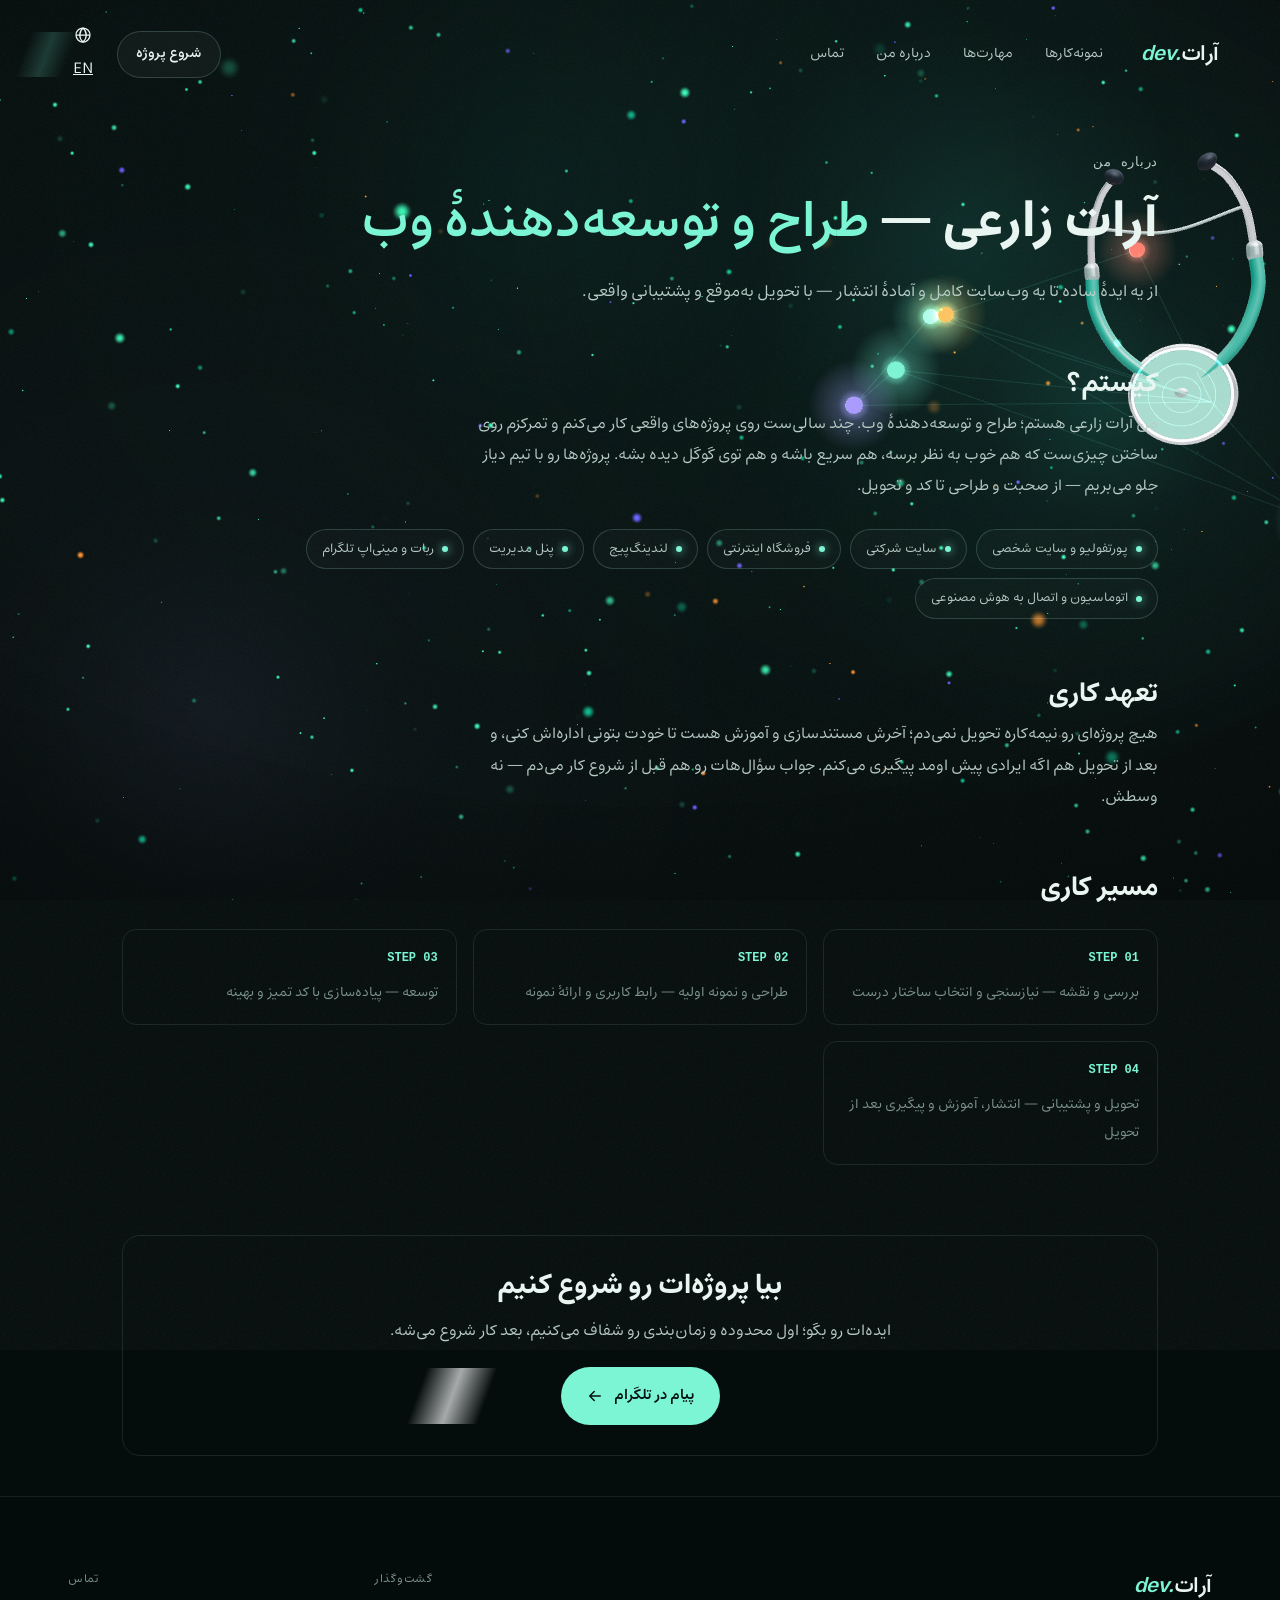
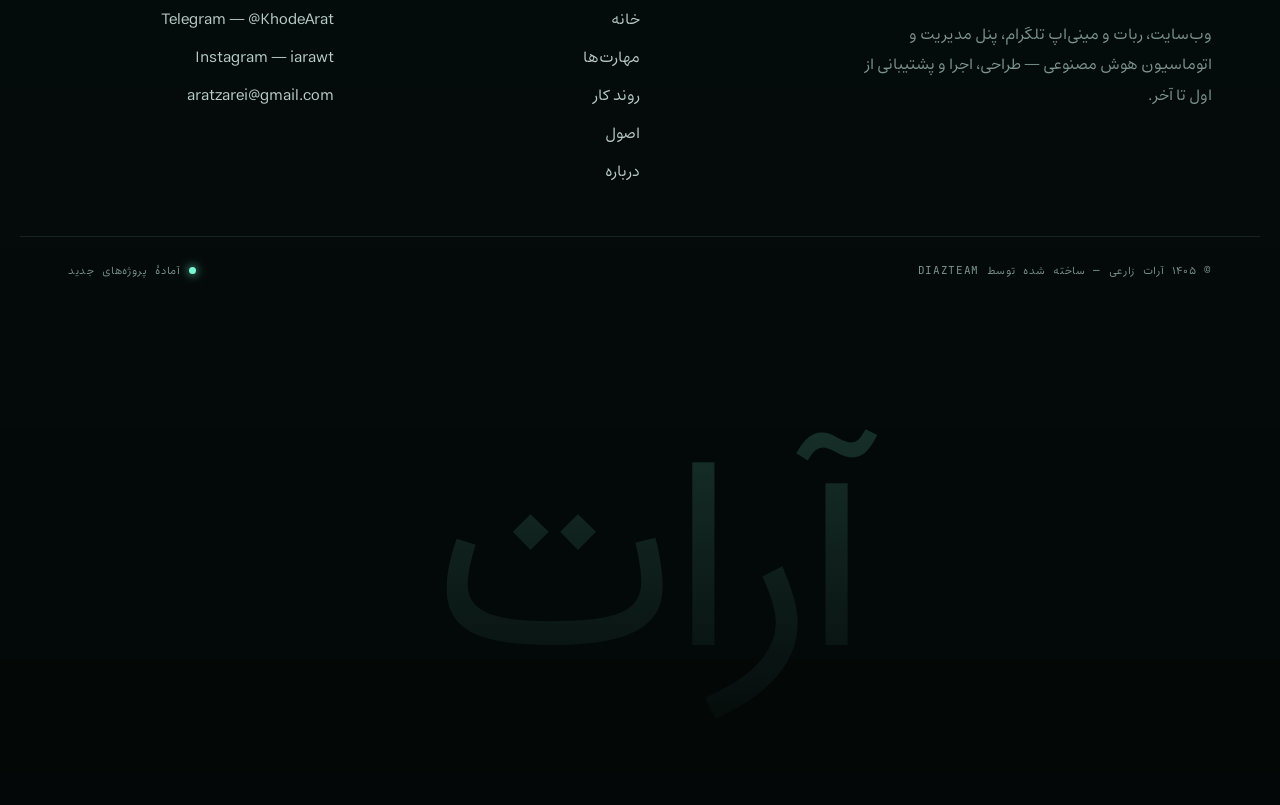
==== commit ffdead97: "No-WebGL desktops: mark html+body for the fallback background, animate it, and surface the reason in" ====
--- a/about/index.html
+++ b/about/index.html
@@ -16,7 +16,7 @@
   <meta name="google-site-verification" content="bd0_8weFQlSKxmstVgZw4hO8_HCkbynQMTug8Sbu42o" />
   <link rel="canonical" href="https://aratzareii.ir/about/" />
   <link rel="icon" href="data:image/svg+xml,%3Csvg xmlns='http://www.w3.org/2000/svg' viewBox='0 0 64 64'%3E%3Crect width='64' height='64' rx='16' fill='%23050d0c'/%3E%3Ccircle cx='32' cy='32' r='12' fill='%237cf5d4'/%3E%3C/svg%3E" />
-  <link rel="stylesheet" href="/style.css?v=20261114h" />
+  <link rel="stylesheet" href="/style.css?v=20261114i" />
   <script>
 /* Arat.dev — customiser: apply the saved skin before first paint */
 (function () {
@@ -154,7 +154,7 @@
     </div>
     <p class="footer__giant" aria-hidden="true">آرات</p>
   </footer>
-  <script type="module" src="/scene.js?v=20261114h"></script>
+  <script type="module" src="/scene.js?v=20261114i"></script>
     <script>
   /* sub-page chrome: the burger menu + the scroll lock it needs. Same trap as the home page:
      the menu locks the page (body{overflow:hidden}) and a link tap must release it first. */
--- a/style.css
+++ b/style.css
@@ -23,7 +23,11 @@
 .muted{color:var(--muted)}
 .skip{z-index:100;background:var(--mint);color:var(--bg);border-radius:10px;padding:10px 16px;font-weight:600;transition:top .2s;position:fixed;top:-60px;left:16px}
 .skip:focus{top:16px}
-body.no-webgl{background:radial-gradient(60% 50% at 75% 30%,#2fd8bd38,transparent 70%),radial-gradient(50% 40% at 15% 80%,#a99bff1f,transparent 70%),var(--bg);background-attachment:fixed}
+html.no-webgl,body.no-webgl{background:radial-gradient(60% 50% at 75% 30%,#2fd8bd38,transparent 70%),radial-gradient(50% 40% at 15% 80%,#a99bff1f,transparent 70%),var(--bg);background-attachment:fixed;background-repeat:no-repeat}
+/* the fallback must look alive — a static dark page reads as "the background is broken" */
+html.no-webgl body,body.no-webgl{animation:bg-drift 26s ease-in-out infinite alternate}
+@keyframes bg-drift{from{background-position:0% 0%,100% 100%}to{background-position:16% 12%,84% 88%}}
+@media (prefers-reduced-motion:reduce){html.no-webgl body,body.no-webgl{animation:none}}
 .grain{z-index:1;pointer-events:none;opacity:.06;background-image:url("data:image/svg+xml,%3Csvg xmlns='http://www.w3.org/2000/svg' width='160' height='160'%3E%3Cfilter id='n'%3E%3CfeTurbulence type='fractalNoise' baseFrequency='.9' numOctaves='3' stitchTiles='stitch'/%3E%3C/filter%3E%3Crect width='100%25' height='100%25' filter='url(%23n)'/%3E%3C/svg%3E");animation:1.2s steps(6,end) infinite grain;position:fixed;top:-50%;bottom:-50%;left:-50%;right:-50%}
 .vignette{z-index:1;pointer-events:none;background:radial-gradient(120% 90% at 50% 40%,#0000 55%,#0000008c 100%);position:fixed;top:0;bottom:0;left:0;right:0}
 main,.footer{z-index:2;position:relative}
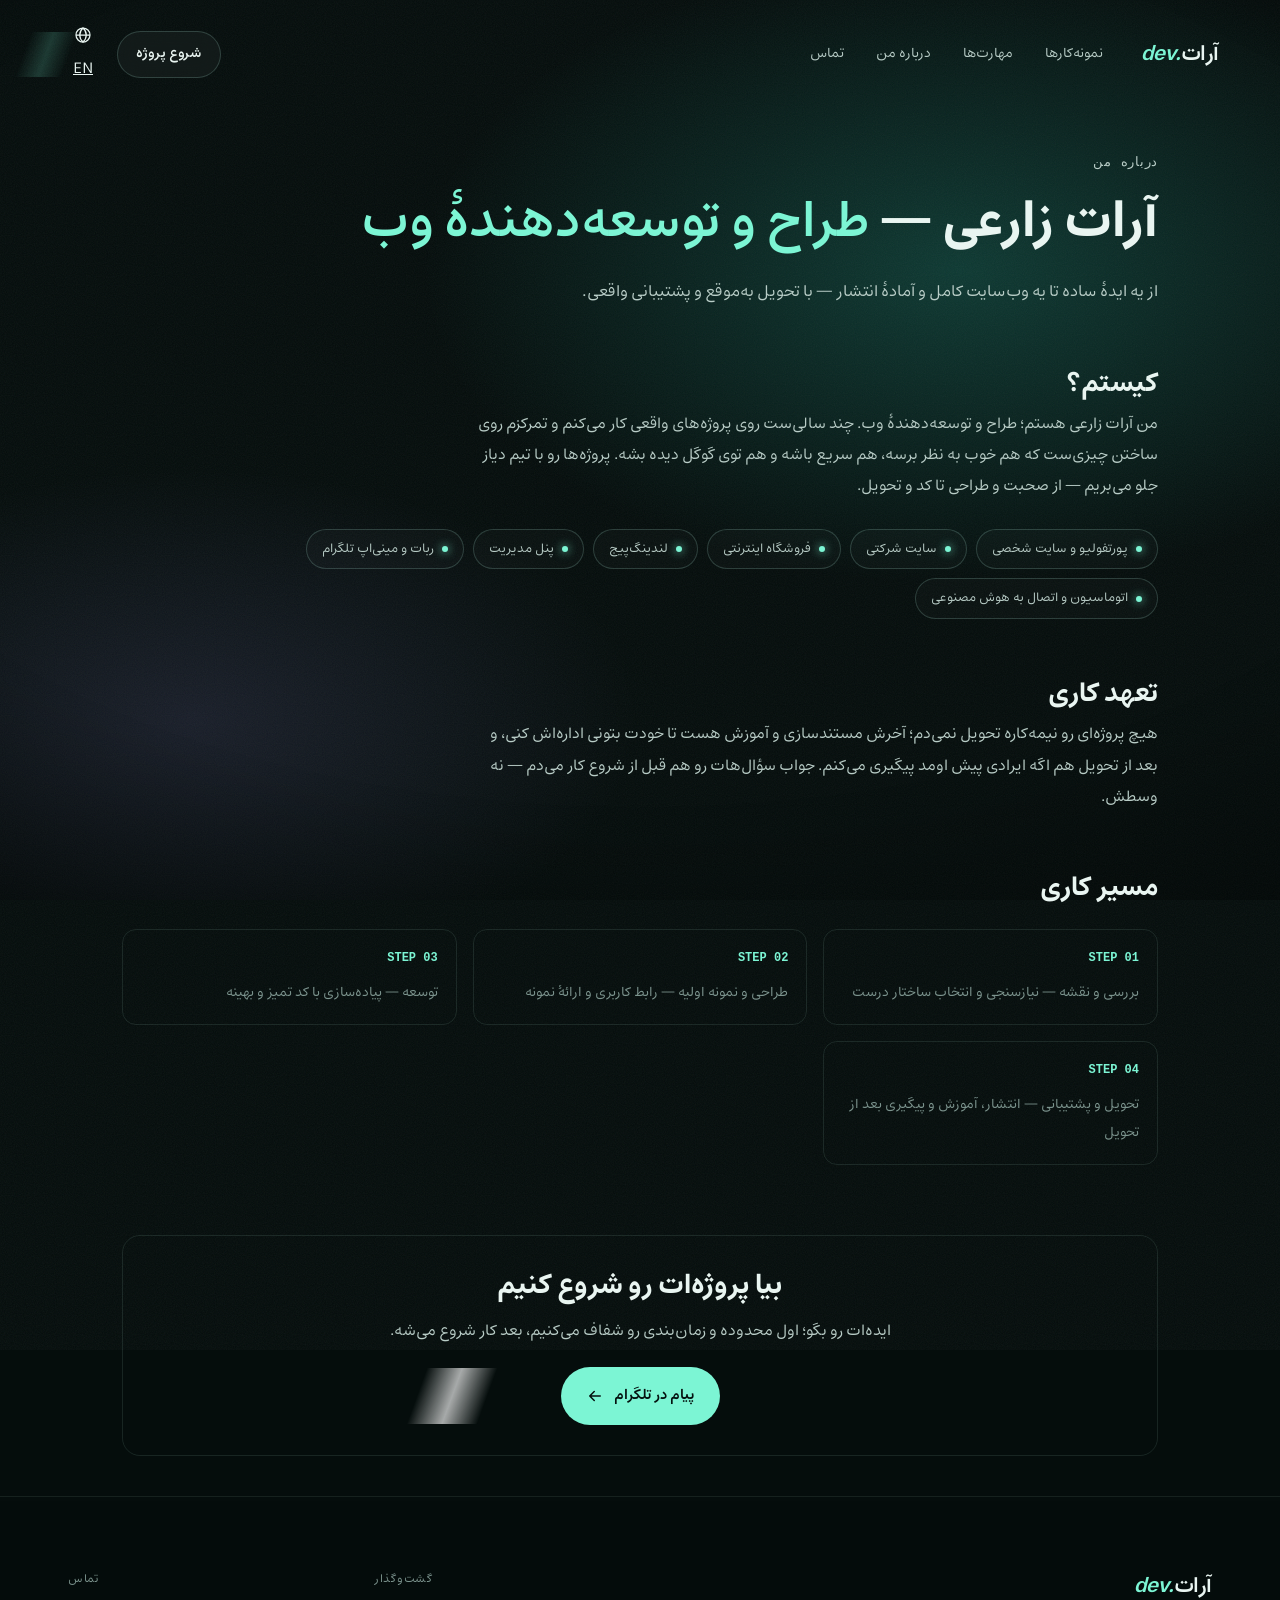
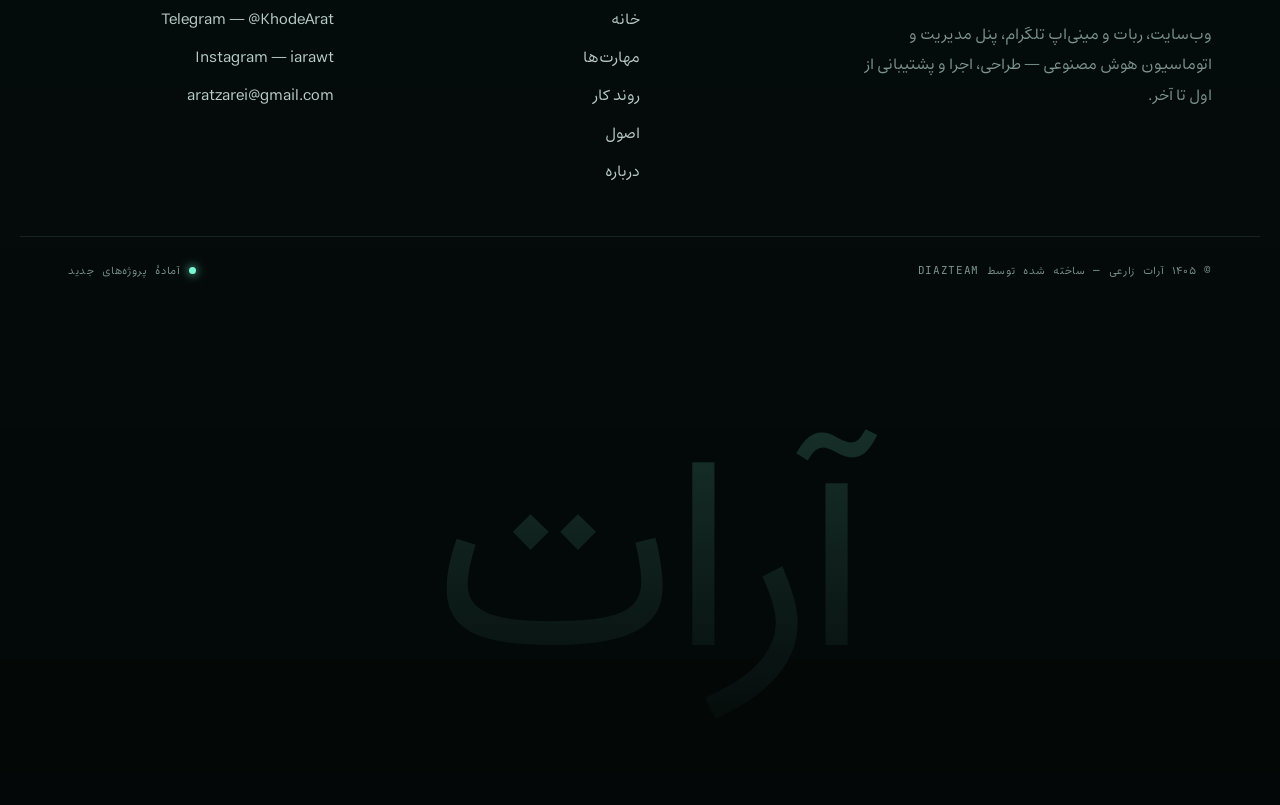
==== commit a676ce70: "Sub-pages use the same GPU gate (no three.js when the GPU is software), scene stops on pagehide, hom" ====
--- a/about/index.html
+++ b/about/index.html
@@ -154,7 +154,41 @@
     </div>
     <p class="footer__giant" aria-hidden="true">آرات</p>
   </footer>
-  <script type="module" src="/scene.js?v=20261114i"></script>
+  <script>
+  /* GPU gate — decide BEFORE the 3D bundle is fetched. A software/absent WebGL gets the CSS fallback:
+     a SwiftShader scene crawls at a few fps and drags the page with it, and nobody should pay 169KB of
+     three.js for that. window.ARAT_SCENE_FORCE = 'on' | 'off' overrides (tests / curious visitors). */
+  (function () {
+    var forced = window.ARAT_SCENE_FORCE || '', tier = 'none';
+    try {
+      var c = document.createElement('canvas');
+      var gl = c.getContext('webgl2') || c.getContext('webgl');
+      if (gl) {
+        var dbg = gl.getExtension('WEBGL_debug_renderer_info');
+        var r = dbg ? String(gl.getParameter(dbg.UNMASKED_RENDERER_WEBGL) || '') : '';
+        tier = (/swiftshader|llvmpipe|softpipe|software|basic render|microsoft basic|mesa offscreen/i.test(r)
+          ? 'software: ' : 'hw: ') + (r || 'unknown');
+      }
+    } catch (e) { tier = 'none'; }
+    window.ARAT_GPU = tier;
+    var on = forced === 'on' || (forced !== 'off' && tier.indexOf('hw:') === 0);
+    window.ARAT_SCENE_ON = on;
+    if (on) {
+      var s = document.createElement('script');
+      s.type = 'module';
+      s.src = '/scene.js?v=20261114i';
+      document.head.appendChild(s);
+    } else {
+      document.documentElement.classList.add('no-webgl');
+      var mark = function () { if (document.body) document.body.classList.add('no-webgl'); };
+      mark(); document.addEventListener('DOMContentLoaded', mark, { once: true });
+      window.AratScene = { fallback: true, reason: 'gpu-gate: ' + tier,
+        reduced: matchMedia('(prefers-reduced-motion: reduce)').matches,
+        running: function () { return false; }, setState: function () {}, pulse: function () {},
+        diag: function () { return { webgl: false, reason: 'gpu-gate: ' + tier, gpu: tier }; } };
+    }
+  })();
+  </script>
     <script>
   /* sub-page chrome: the burger menu + the scroll lock it needs. Same trap as the home page:
      the menu locks the page (body{overflow:hidden}) and a link tap must release it first. */
--- a/style.css
+++ b/style.css
@@ -1,11 +1,9 @@
+/* FA: latin-only faces dropped (Fraunces/Inter) — Estedad + JetBrains carry this page */
 /* Arat.dev — port of pooryaai.me design system */
-:root{--bg:#050d0c;--bg-2:#081614;--ink:#e9f5f1;--ink-2:#b9cdc7;--muted:#7d958f;--line:#beffeb1a;--line-2:#beffeb2e;--glass:#0e201d8c;--glass-2:#142c28b3;--mint:#7cf5d4;--aqua:#2fd8bd;--teal:#0e8f7d;--amber:#ffbe5c;--coral:#ff7a6b;--violet:#a99bff;--f-display:"Fraunces Variable","Iowan Old Style",Georgia,serif;--f-body:"Inter Tight Variable","Inter",system-ui,-apple-system,"Segoe UI",sans-serif;--f-mono:"JetBrains Mono",ui-monospace,SFMono-Regular,Menlo,monospace;--wrap:1240px;--pad:clamp(20px,4vw,48px);--radius:22px;--ease:cubic-bezier(.22,1,.36,1)}
+:root{--bg:#050d0c;--bg-2:#081614;--ink:#e9f5f1;--ink-2:#b9cdc7;--muted:#7d958f;--line:#beffeb1a;--line-2:#beffeb2e;--glass:#0e201d8c;--glass-2:#142c28b3;--mint:#7cf5d4;--aqua:#2fd8bd;--teal:#0e8f7d;--amber:#ffbe5c;--coral:#ff7a6b;--violet:#a99bff;--f-display:Georgia,"Times New Roman",serif;--f-body:system-ui,-apple-system,"Segoe UI",sans-serif;--f-mono:"JetBrains Mono",ui-monospace,SFMono-Regular,Menlo,monospace;--wrap:1240px;--pad:clamp(20px,4vw,48px);--radius:22px;--ease:cubic-bezier(.22,1,.36,1)}
 *,:before,:after{box-sizing:border-box}
 
 
-@font-face{font-family:"Fraunces Variable";font-style:normal;font-display:swap;font-weight:100 900;src:url(./fonts/fraunces-latin-full-normal-CFFu7zhK.woff2) format("woff2-variations")}
-@font-face{font-family:"Fraunces Variable";font-style:italic;font-display:swap;font-weight:100 900;src:url(./fonts/fraunces-latin-full-italic-D2JnYqd-.woff2) format("woff2-variations")}
-@font-face{font-family:"Inter Tight Variable";font-style:normal;font-display:swap;font-weight:100 900;src:url(./fonts/inter-tight-latin-wght-normal-DX-nOvPD.woff2) format("woff2-variations")}
 @font-face{font-family:"JetBrains Mono";font-style:normal;font-display:swap;font-weight:400;src:url(./fonts/jetbrains-mono-latin-400-normal-V6pRDFza.woff2) format("woff2")}
 @font-face{font-family:"JetBrains Mono";font-style:normal;font-display:swap;font-weight:500;src:url(./fonts/jetbrains-mono-latin-500-normal-BWZEU5yA.woff2) format("woff2")}
 @font-face{font-family:"Estedad";font-style:normal;font-display:swap;font-weight:100 900;src:url(./fonts/Estedad-VF.woff2) format("woff2-variations")}
@@ -270,7 +268,7 @@
 .js.hero-done .float-badge,.js.hero-done .scroll-hint{opacity:1}
 
 /* ============ FA / RTL ============ */
-[dir="rtl"]{--f-display:"Estedad","Fraunces Variable",serif;--f-body:"Estedad","Inter Tight Variable",sans-serif}
+[dir="rtl"]{--f-display:"Estedad",Georgia,serif;--f-body:"Estedad",system-ui,sans-serif}
 [dir="rtl"] body{font-size:clamp(16px,1.05vw,17px)}
 [dir="rtl"] .hero__title,[dir="rtl"] h1,[dir="rtl"] h2,[dir="rtl"] h3{font-family:var(--f-display);letter-spacing:0;line-height:1.18}
 [dir="rtl"] .em,[dir="rtl"] em{font-style:normal}
@@ -289,7 +287,7 @@
 [dir="rtl"] .footer__giant{direction:ltr}
 
 /* ============ FA polish: Persian typography scale + no clipping ============ */
-[dir="rtl"]{--f-display:"Estedad","Fraunces Variable",serif;--f-body:"Estedad","Inter Tight Variable",sans-serif}
+[dir="rtl"]{--f-display:"Estedad",Georgia,serif;--f-body:"Estedad",system-ui,sans-serif}
 [dir="rtl"] body{line-height:1.75}
 [dir="rtl"] h1,[dir="rtl"] h2,[dir="rtl"] h3,[dir="rtl"] .hero__title,[dir="rtl"] .problem__title,[dir="rtl"] .cta__title{
   letter-spacing:0;line-height:1.42;font-weight:700;font-variation-settings:"opsz" 144,"SOFT" 50}
